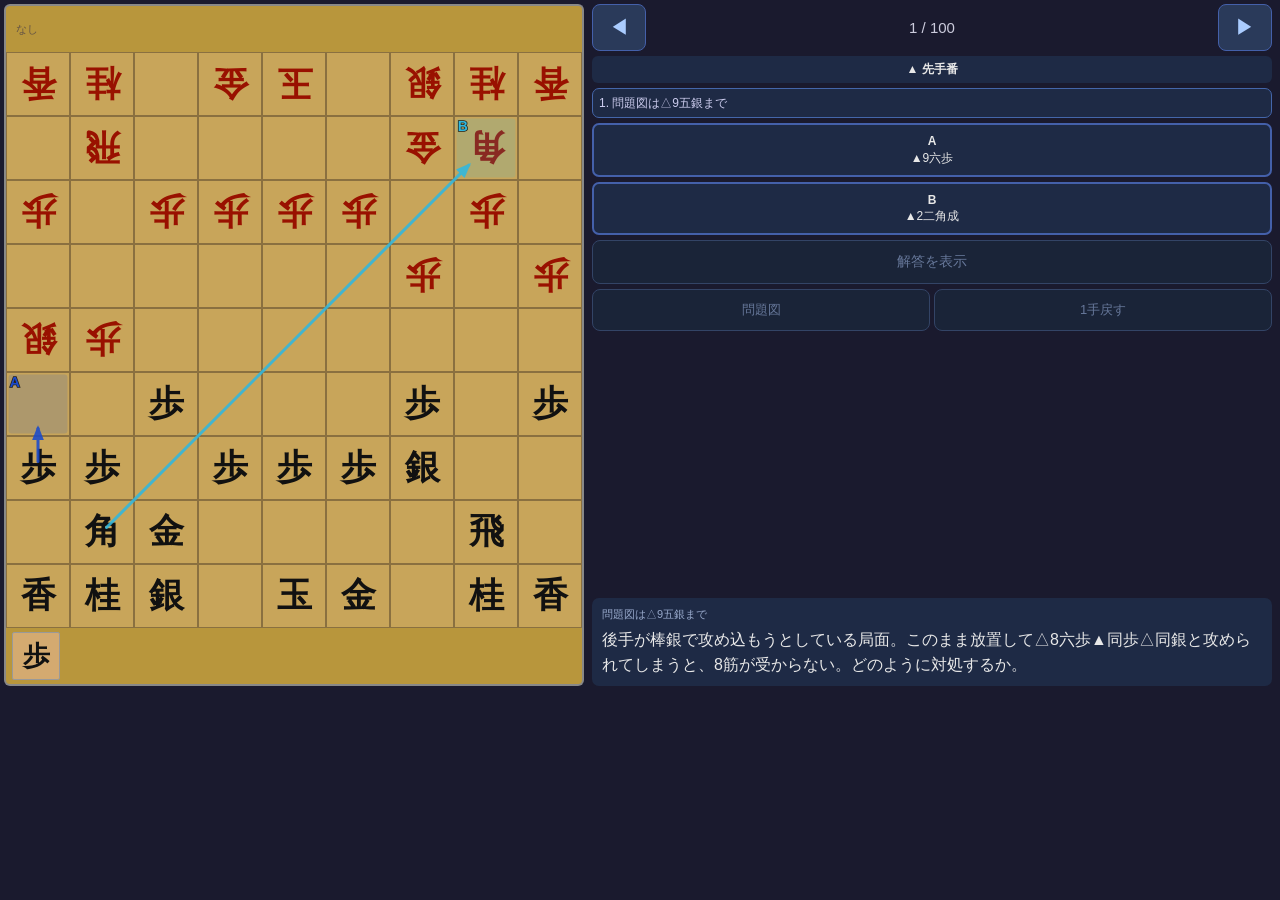
==== viewer_ipad.html @ 5b70129e "fix: コードレビュー8件修正 (DOM順/pendingMove/answered guard/resize/last-move/cascade/font)" ====
<!DOCTYPE html>
<html lang="ja">
<head>
<meta charset="UTF-8">
<meta name="viewport" content="width=device-width, initial-scale=1, user-scalable=no">
<title>将棋の本筋 v7</title>
<style>
*,*::before,*::after{box-sizing:border-box;margin:0;padding:0}
html,body{height:100%}
:root{
  --rw:130px;
  --sq:min(64px,calc((100vw - var(--rw) - 22px) / 9));
}
body{
  font-family:"Hiragino Kaku Gothic Pro","Hiragino Sans","Yu Gothic",sans-serif;
  background:#1a1a2e;color:#e8e8e8;
  display:flex;flex-direction:column;height:100%;overflow:hidden;
}

/* ── main grid ── */
#main{
  display:grid;
  grid-template-columns:calc(9 * var(--sq) + 4px) 1fr;
  grid-template-rows:auto auto;
  padding:4px;gap:4px;
}

/* ── right panel ── */
#right-panel{
  grid-column:2;grid-row:1;align-self:stretch;
  min-width:120px;
  display:flex;flex-direction:column;
  gap:5px;overflow:hidden;
  padding:0 4px;
}
#nav-row{
  display:flex;align-items:center;gap:4px;flex-shrink:0;
}
#progress{font-size:15px;color:#ccd;flex:1;text-align:center;white-space:nowrap;overflow:hidden}
.nav-btn{
  background:#2a3a5a;border:1px solid #4460aa;color:#aaccff;
  padding:9px 16px;border-radius:8px;font-size:20px;
  cursor:pointer;touch-action:manipulation;
  user-select:none;-webkit-user-select:none;flex-shrink:0;
}
.nav-btn:active{background:#3a4a7a}
.ctrl-btn{
  background:#1a2438;border:1px solid #334466;color:#667799;
  padding:9px 8px;border-radius:8px;font-size:14px;
  cursor:pointer;touch-action:manipulation;
  user-select:none;-webkit-user-select:none;flex-shrink:0;
}
.ctrl-btn:active{background:#253348}
#turn-ind{
  font-size:12px;font-weight:bold;
  padding:5px 6px;border-radius:6px;
  background:#1e2a45;text-align:center;flex-shrink:0;
}
#prob-select{
  width:100%;padding:7px 6px;border-radius:7px;
  background:#1e2a45;border:1px solid #4466aa;color:#cce;
  font-size:12px;cursor:pointer;flex-shrink:0;
  appearance:none;-webkit-appearance:none;
}
#choices{display:flex;flex-direction:column;gap:5px;flex-shrink:0;}
.choice-btn{
  width:100%;padding:8px 5px;border-radius:7px;
  border:2px solid #4460aa;background:#1e2a45;color:#e8e8e8;
  font-size:12px;cursor:pointer;text-align:center;
  touch-action:manipulation;user-select:none;-webkit-user-select:none;
  line-height:1.4;
}
.choice-btn:active{background:#2a3a60}
.choice-btn.correct{border-color:#44bb88;background:#1a3a2a;color:#88ffcc}
.choice-btn.wrong{border-color:#aa4444;background:#3a1a1a;color:#ffaaaa}
#reveal-btn{
  width:100%;padding:12px 4px;border-radius:8px;
  background:#1a2438;border:1px solid #334466;color:#667799;
  font-size:14px;cursor:pointer;touch-action:manipulation;flex-shrink:0;
}
#reveal-btn:active{background:#253348}
#answer-area{
  grid-column:1 / -1;grid-row:2;
  background:#1e2a45;border-top:2px solid #4466aa;
  padding:12px 16px;font-size:16px;line-height:1.8;
  overflow-y:auto;max-height:35vh;
  overflow-wrap:break-word;
}
.hidden{display:none!important}
#correct-label{font-size:15px;font-weight:bold;color:#66ccff;margin-bottom:5px}
#action-row{display:flex;gap:4px;flex-shrink:0;}
.action-btn{flex:1;font-size:13px;padding:11px 2px;}
.info-box{
  background:#1e2a45;border-radius:7px;
  padding:8px 10px;font-size:16px;line-height:1.6;
  flex-shrink:0;overflow-wrap:break-word;
  margin-top:auto;
}
#diagram-caption{font-size:11px;color:#99aacc;margin-bottom:3px}

/* ── board section ── */
#board-section{
  grid-column:1;grid-row:1;align-self:start;
  display:flex;flex-direction:column;align-items:flex-start;
}
.hand-row{
  width:calc(9 * var(--sq) + 4px);display:flex;flex-direction:row;flex-wrap:wrap;
  gap:3px;padding:4px 6px;
  background:#b8963c;border:2px solid #888;
  min-height:calc(var(--sq)*0.75);align-items:center;
}
.hand-row.top{border-bottom:none;border-radius:6px 6px 0 0}
.hand-row.bot{border-top:none;border-radius:0 0 6px 6px}
.hand-empty{font-size:11px;color:#654;padding:2px 4px}
.hand-piece{
  width:calc(var(--sq)*0.75);height:calc(var(--sq)*0.75);
  background:#d4aa70;border:1px solid #999;
  display:flex;align-items:center;justify-content:center;
  font-family:"Hiragino Mincho Pro","Yu Mincho","HG明朝E",serif;
  font-size:calc(var(--sq)*0.42);font-weight:bold;
  position:relative;cursor:pointer;
  touch-action:manipulation;user-select:none;-webkit-user-select:none;
  border-radius:2px;color:#111;
}
.hand-piece.gote{transform:rotate(180deg);color:#991100}
.hand-piece.selected{background:#ffe066!important;box-shadow:0 0 0 2px #ffa}
.count{
  position:absolute;bottom:1px;right:2px;
  font-size:calc(var(--sq)*0.25);font-family:sans-serif;
  color:#333;font-weight:normal;
}
#board-grid{
  display:grid;
  grid-template-columns:repeat(9,var(--sq));
  grid-template-rows:repeat(9,var(--sq));
  border-left:2px solid #888;border-right:2px solid #888;
  touch-action:manipulation;
}
.sq{
  width:var(--sq);height:var(--sq);
  border:1px solid #8a7040;
  display:flex;align-items:center;justify-content:center;
  background:#c8a55a;
  user-select:none;-webkit-user-select:none;
}
.sq.last-move{background:#e0c888}
.sq.selected{background:#ffe066}
.sq span{
  font-family:"Hiragino Mincho Pro","Yu Mincho","HG明朝E",serif;
  font-size:calc(var(--sq)*0.55);font-weight:bold;line-height:1;color:#111;
  pointer-events:none;
}
.sq span.gote{transform:rotate(180deg);color:#991100}
.sq span.promoted{color:#c82000}
.sq span.gote.promoted{color:#c82000}
#board-wrap{position:relative;display:inline-block}
#arrow-svg{position:absolute;top:0;left:2px;pointer-events:none;overflow:visible}

/* ── promote modal ── */
#promo-modal{
  display:none;position:fixed;inset:0;
  background:rgba(0,0,0,0.65);
  justify-content:center;align-items:center;z-index:200;
}
#promo-modal.active{display:flex}
#promo-dialog{
  background:#1e2a45;border:2px solid #4466aa;border-radius:14px;
  padding:28px 32px;display:flex;flex-direction:column;
  gap:14px;align-items:stretch;min-width:220px;
}
#promo-dialog h3{text-align:center;font-size:18px}
.promo-btn{
  padding:16px;border-radius:8px;border:none;
  font-size:16px;font-weight:bold;cursor:pointer;touch-action:manipulation;
}
#promo-yes{background:#44aa77;color:white}
#promo-yes:active{background:#33996a}
#promo-no{background:#666;color:white}
#promo-no:active{background:#555}
</style>
</head>
<body>

<div id="main">
  <div id="board-section">
    <div class="hand-row top" id="hand-gote"></div>
    <div id="board-wrap">
      <div id="board-grid"></div>
      <svg id="arrow-svg" width="0" height="0"></svg>
    </div>
    <div class="hand-row bot" id="hand-sente"></div>
  </div>
  <div id="right-panel">
    <div id="nav-row">
      <button class="nav-btn" id="prev-btn">◀</button>
      <span id="progress"></span>
      <button class="nav-btn" id="next-btn">▶</button>
    </div>
    <div id="turn-ind"></div>
    <select id="prob-select"></select>
    <div id="choices"></div>
    <button id="reveal-btn">解答を表示</button>
    <div id="action-row">
      <button class="ctrl-btn action-btn" id="prob-btn">問題図</button>
      <button class="ctrl-btn action-btn" id="undo-btn">1手戻す</button>
    </div>
    <div class="info-box">
      <div id="diagram-caption"></div>
      <div id="situation-text"></div>
    </div>
  </div>
  <div id="answer-area" class="hidden">
    <div id="correct-label"></div>
    <div id="answer-text"></div>
  </div>
</div>

<div id="promo-modal">
  <div id="promo-dialog">
    <h3>成りますか？</h3>
    <button class="promo-btn" id="promo-yes">成る</button>
    <button class="promo-btn" id="promo-no">成らない</button>
  </div>
</div>

<script>
"use strict";
const PROBLEMS = [{"id": "初級編-001", "no": 1, "chapter": "初級編", "sfen": "ln1gk1snl/1r4gb1/p1pppp1p1/6p1p/sp7/2P3P1P/PP1PPPS2/1BG4R1/LNS1KG1NL b P 1", "caption": "問題図は△9五銀まで", "situation": "後手が棒銀で攻め込もうとしている局面。このまま放置して△8六歩▲同歩△同銀と攻められてしまうと、8筋が受からない。どのように対処するか。", "choices": [{"label": "A", "move": "▲9六歩", "expl": "銀取りに歩を突き出す。銀を追い返すことができれば、ひと安心。"}, {"label": "B", "move": "▲2二角成", "expl": "先手は角頭が不安なので、攻撃目標になっている角を交換しておく。"}], "correct": "B", "body": "将棋というゲームは、数で相手にまさることが基本だ。いま、同銀が狙っているのは先手の角頭、8七の地点。ここを守る先手の駒は金1枚だが、飛車と銀の2枚で攻める後手の戦力が1枚多くなっている。そこで、ここでは8七を補強する手段を考えるのが本筋。\n\nA▲9六歩は攻め駒にプレッシャーをかける手だが、▲9六歩と突いた手は手抜きで△8六歩と突かれてしまう。図は△9五歩と△同銀で取られた局面（失敗図）。手は△8七銀と銀を攻める手にしないと、8六歩（失敗図）で攻められてしまう。\n\nB▲2二角成が本筋。8七の弱点を補強しながら角を持ち駒にすることで、△8七銀を打てなくすることができる。これで8七の守り駒は足りている。"}, {"id": "初級編-002", "no": 2, "chapter": "初級編", "sfen": "ln5nl/1r2ggkb1/4sp1p1/ps1pp1p1p/1pp6/P1PPPPP1P/1PBS1G1P1/L2R2SK1/1N3G1NL b - 1", "caption": "問題図は△7五歩まで", "situation": "居飛車対振り飛車の対抗形。四間飛車に対して後手が棒銀で△7五歩と仕掛けてきた局面。振り飛車党なら、ぜひ覚えておきたい必修手筋で応接したい。", "choices": [{"label": "A", "move": "▲7五同歩", "expl": "歩がぶつかった場合は、素直に取っておくのが自然な考えだ。"}, {"label": "B", "move": "▲7八飛", "expl": "歩を取ると銀が手順に進んでくるので、飛車を寄って7筋に備える。"}], "correct": "B", "body": "棒銀という戦法は、銀が前に進んで飛車の前の障害物をどかし、竜を作るのが目的の戦法だ。逆に言えば、銀を進めさせなければ、容易には突破することができない。そう考えると、A▲7五同歩△同銀でやや相手の主張を通してしまっている意味がある。▲7六歩に△8四歩と引いてくれるならいいが、相手の主張を通してしまっている意味がある。\n\nかまわず△8六歩と突かれると▲同歩△同銀（失敗図）で突破されてしまう。以下▲7六歩△同銀▲7八飛△7五歩と引いておく。この手順で歩が本筋の考え方だ。\n\nB▲7八飛が本筋。▲6七銀（正解図）と引いておく。後手は本来銀をとめたい場所に歩を打っており、攻めが遠ざかっている。"}, {"id": "初級編-003", "no": 3, "chapter": "初級編", "sfen": "ln3kbnl/1r1s2g2/p1pp1gspp/4ppp2/1p5P1/2P1P2SP/PPSP1PP2/1BG4R1/LN1K1G1NL b - 1", "caption": "問題図は△4三金右まで", "situation": "相矢倉の序盤戦。先手は棒銀に出たところで、後手は金矢倉に組み、がっちり受け止める展開。どのように指しても一局の範囲だが、先手の方針を考えてほしい。", "choices": [{"label": "A", "move": "▲1五銀", "expl": "銀を出ていったからには前進していく。初志貫徹の姿勢。"}, {"label": "B", "move": "▲5八飛", "expl": "2筋は後手が固めているので、棒銀はうまくいかないとみて方向転換。"}], "correct": "A", "body": "将棋の考え方は、その前に指した手が生きるような手順を選ぶのがよいとされている。A▲1五銀（正解図）と出て、▲2四歩からの銀交換を狙っていく。▲4二角と受けられても▲7九角と引いて、やはり▲2三銀と銀を狙う。以下は▲2二角△2三銀▲同金△2四歩で進行の一例だ。\n\nB▲5八飛は棒銀をあきらめて中央から動く狙い。しかし、△6四歩▲6六銀△5四歩▲6六銀△5五歩（失敗図）で受けられているので、5筋の銀が取られてしまう。先手の局面はあまり失敗図で受けられているので、先手の作戦としたのだから、2六銀を生かす手順を考えたい。"}, {"id": "初級編-004", "no": 4, "chapter": "初級編", "sfen": "ln3g1nl/3rg1sk1/p1p1ppbp1/1ps3p1p/3p5/2PP1P2P/PPBSP1PP1/L2RG1SK1/1N3G1NL b - 1", "caption": "問題図は△6五歩まで", "situation": "四間飛車対右四間飛車の戦い。後手は通常、5四銀と腰掛ける形で仕掛けることが多い。7四銀型はよい形とはいえないので、どのような考え方で対処するか。", "choices": [{"label": "A", "move": "▲6五同歩", "expl": "右四間飛車の仕掛けに対し、突かれた歩は素直に取っておく。"}, {"label": "B", "move": "▲5六歩", "expl": "歩は取らずに放置しておく。△6六歩と取り込まれても▲同銀で問題なし。"}], "correct": "B", "body": "後手の7四の銀は悪い形で、銀がいなければ、△7四歩△7三桂と活用できるが、現状は8五歩△7三桂が使えない。A▲6五同歩△6六歩、5四銀（失敗図）と進んだら、形勢互角ながら、悪形の7四銀を手順に繰り替えされてしまうのがしゃくだ。\n\n先手の7四の銀が働かないように考えたいので、B▲5六歩と待機しておく。以下△6六歩△同銀▲6七銀△6五歩△7七角成▲同桂（正解図）の進行は、相手の手に乗りながら軽く指して振り飛車満足の分かれ。まだこれからの将棋だが、後手は7四の銀がお荷物で、この後の指し方が難しい。"}, {"id": "初級編-005", "no": 5, "chapter": "初級編", "sfen": "ln3g1nl/1r1sgskb1/p1pp1p1pp/1p2p1p2/9/1PPP5/P1B1PPPPP/1RS3K2/LN1G1GSNL b - 1", "caption": "問題図は△4二銀まで", "situation": "居飛車対向かい飛車の序盤戦で、8筋の歩を突き合っているところが珍しい。まだ出だしなので、どう指しても互角の範囲だが、7八の銀をどう使っていくかを問う。", "choices": [{"label": "A", "move": "▲8七銀", "expl": "次に▲9六銀と出て、▲8五歩△同歩▲同銀と攻めていく。"}, {"label": "B", "move": "▲6七銀", "expl": "自然な活用。駒は中央に、または自玉の近くに進めるのが基本的な考え方だ。"}], "correct": "B", "body": "将棋と狙いを持つことが大切だ。ただし、勝手読みは禁物。独善に陥ることがないようしないといけない。A▲8七銀は、▲9六銀の▲8五歩△同銀と進めば▲8六歩で、当然そうはならない。同銀と進めば▲8四歩を突かれて▲9六銀に△7三桂（失敗図）で受けられてしまう。\n\nこうなると銀が立ち往生で、銀が泣いてしまう。先手の作戦失敗は明らかだ。B▲6七銀は自然な指し手で、以下▲7四歩△6四歩、▲3八銀（正解図）と進む一例。これからの将棋、局面をリードしようとする意欲もあるが、▲3八銀は▲9六銀の筋が成立することは少なくそうだ。"}, {"id": "初級編-006", "no": 6, "chapter": "初級編", "sfen": "lnsgk2nl/4r1gb1/pppp1pppp/9/7P1/2PPpP3/PP1Gs1P1P/1B1S3R1/LN1GK2NL b SP 1", "caption": "問題図は△5七銀まで", "situation": "中飛車が速攻を仕掛けて動いてきた局面。銀を交換して銀を打ち込まれたところで、先手はしっかりと受ける必要がある。落ち着いて対処してほしい。", "choices": [{"label": "A", "move": "▲4七銀", "expl": "▲5七同銀は△同歩成でまずい。がっちりと銀を打って中央を補強する。"}, {"label": "B", "move": "▲5八歩", "expl": "歩で受けておく。こうすれば5七の地点に、と金を作られることはない。"}], "correct": "A", "body": "強引な攻めは、しっかりと受けることができれば無理攻めとなる。対応を誤ると、ひどいことになってしまうので注意が必要だ。\n\n△5七銀と打ち込まれたところで、慌てて△同銀と取るのは△同歩成となり、一番まずい。ここはA▲4七銀（正解図）と受けておくのが手堅い指し方だ。以下△6八歩成▲同玉△8五歩▲7八玉、で受け切る。次に▲5八歩と打つことができれば安心。\n\nB▲5八歩もしっかりした受けだが、△4六銀成と逃げられる。以下▲4八飛で銀取りが受かるが、▲4八飛△5五銀（失敗図）と進むと、一歩損で先手不満だ。"}, {"id": "初級編-007", "no": 7, "chapter": "初級編", "sfen": "ln3g1nl/1r3skb1/1gpspp1p1/p2p2p1p/1pP6/P1RP1P2P/1P1SP1PP1/1B2G1SK1/LN3G1NL b - 1", "caption": "問題図は△8三金まで", "situation": "先手の三間飛車石田流に対し、後手は△8三金と上がって、棒金で押さえ込む作戦を採ってきた。これに対する、今後の振り飛車の方針を考えてほしい。", "choices": [{"label": "A", "move": "▲7七桂", "expl": "▲7七桂と跳ね、次に▲9七角と上がるのが石田流の理想形だ。"}, {"label": "B", "move": "▲7七角", "expl": "後手は△8四金から先手の飛車を狙ってくるので、▲6五歩から角交換で反発する。"}], "correct": "B", "body": "棒金戦法の目的は、石田流の飛車角を押さえ込むことだ。従って、振り飛車は封じ込まれないように、さばきで対抗したい。\n\nA▲7七桂、▲9七角は好形だが、この場合は正直すぎる。△7四歩▲6四歩△7四角△8四金△7五歩△同歩（失敗図）と進むと逆効果だ。今の手順は石田流にとって最悪の変化。指した手がマイナスになっており、このような進行は避けたい。\n\nB▲7七角として△7四歩には▲6五歩（正解図）と反発して互いの形勢、振り飛車美濃囲いの堅さを生かして大さばきを狙い、居飛車囲いは暴れられないようにじっくり指す方針だ。"}, {"id": "初級編-008", "no": 8, "chapter": "初級編", "sfen": "ln5nl/2r1ggk2/3psp1p1/ps2p1p1p/1p7/P1SbPP2P/1P4PP1/L1RBG1SK1/1N3G1NL b P2p 1", "caption": "問題図は△6六角まで", "situation": "居飛車対振り飛車の対抗形から、後手が棒銀で仕掛けた展開。先手は△6六角と歩をタダで取られて一歩を損した。振り飛車らしく切り返してほしい。", "choices": [{"label": "A", "move": "▲6七銀", "expl": "銀を引いて角に当てながら、飛車交換を迫って大さばきに出る。"}, {"label": "B", "move": "▲7七歩", "expl": "△9九角成や、△7七歩▲同角△7六飛などの狙いを防いで手堅く守っておく。"}], "correct": "A", "body": "振り飛車対棒銀など急戦の場合は、居飛車の舟囲いに対して美濃銀がさん多くあるので堅い。従って、飛車交換などの大さばきはおおむね、振り飛車が望める。\n\n以上の理由で、A▲6七銀（正解図）が絶好の一手。角取りなので、居飛車は飛車交換を避けることができない。\n\nB▲7七歩は消極的、有効な飛車のさばきも遠ざかる。手は△7五銀▲同銀△2二角（失敗図）と引かれて、次に△2二角を狙われて先手苦戦、自分の飛車の真上に歩を打つ手は、ほとんど悪手だ。"}, {"id": "初級編-009", "no": 9, "chapter": "初級編", "sfen": "ln1g3nl/1ks4r1/1p1gs1b2/p1pppppBp/9/P1PPP1P1P/1P1G1PS2/1KS4R1/LN1G3NL b Pp 1", "caption": "問題図は△2二飛まで", "situation": "先手が▲2四歩△同歩▲同角と動いたときに、後手が△2二飛と回って受けるのは振り飛車の常用手段。ここで強く攻めるか、穏やかな流れにするか。", "choices": [{"label": "A", "move": "▲3三角成", "expl": "チャンスと見て踏み込む。一気に終盤戦にしてしまう強攻策。"}, {"label": "B", "move": "▲2五歩", "expl": "戦いを先送りにして、新たな展開を目指していく。"}], "correct": "B", "body": "一気に終盤戦に持ち込む変化は、先手に権利がある。自信があれば踏み込めばよいし、苦しいと判断すれば見送ってこむ。\n\nA▲3三角成△2八飛成、以下△同飛△3三桂、▲2八飛（失敗図）と進めば、先手は飛車を先着できるが、2八銀は遊び駒なのに対し、5三銀は守りについている。難しいところはあるものの、居飛車を持ちたくない局面だ。\n\n従って、B▲2五歩を選びたいところになる。以下△4五角▲7九桂▲4八角▲6六角▲4七桂△3三桂、▲4六歩（正解図）の一例で、これからの将棋だ。先手は▲3七の銀を中央に活用する展開が望ましい。"}, {"id": "初級編-010", "no": 10, "chapter": "初級編", "sfen": "ln1g3nl/1ks4r1/1p1g1sbp1/p1ppp1p1p/5p1P1/PPPPP1P1P/1SBG1PS2/1KG4R1/LN5NL b - 1", "caption": "問題図は△4五歩まで", "situation": "居飛車対振り飛車の対抗形から先手は銀冠、後手は高美濃に囲いを発展させた展開。持久戦模様の中盤戦から、そろそろ駒がぶつかりそうだが、先手はどのように動いていくか。", "choices": [{"label": "A", "move": "▲2六銀", "expl": "棒銀戦法で、▲3五歩△同歩に▲同銀や、▲3八飛で動いていく。"}, {"label": "B", "move": "▲4六歩", "expl": "△4六同歩に▲同銀として、中央に手段を求めていく展開。"}], "correct": "B", "body": "将棋の考え方の一つに、駒を中央に進めていくという考え方がある。指し手に迷うときは、自玉や敵玉に駒を近づけるのが有力だ。\n\nA▲2六銀は棒銀で仕掛ける狙いだが、△5五歩▲2六銀△5四同角、▲3七銀△4四銀と進むと振り飛車十分。先手は何をやっているのか分からない。\n\nB▲4六歩と突き、△同歩▲同銀と一目の将棋。先手はすでに銀冠に組み、持久戦で戦うつもりが、急戦になると目的の急戦になる。中央に使える展開で、▲3七桂（正解図）で一例の将棋になる。3七桂は▲2六飛はバランスを崩した構想といえる。"}, {"id": "初級編-011", "no": 11, "chapter": "初級編", "sfen": "ln1gk1snl/6gb1/p2ppp1pp/1rp6/2s3p2/5S3/PPPPPP2P/1BGS3R1/LN2KG1NL b P2p 1", "caption": "問題図は△7五銀まで", "situation": "相掛かり戦の出だしから、後手は素早く銀を繰り出し、8筋からの攻めを狙ってきた。角頭を受ける手はなさそうだが、ピンチを切り抜ける手段は？", "choices": [{"label": "A", "move": "▲3五銀", "expl": "先手は角頭を受ける適当な手がないので、攻め合いを目指す。"}, {"label": "B", "move": "▲7六歩", "expl": "角交換を狙う。攻撃目標になっている角をさばく。"}], "correct": "B", "body": "△8六歩△同銀からの攻めを受ける手段は、部分的にはない。しかし、後手陣には重大な欠陥がある。\n\nA▲3五銀と出て、同じように角頭を攻めていくのは、△8六歩▲同銀△同銀（失敗図）と攻められて後手のほうが速い、この攻め合いは分が悪そうだ。\n\n相手の攻めを呼び込むようだが、B▲7六歩が相手の弱点を突く好手。△2二角成△同銀▲9五角（成功図）が準王手飛車となる。▲7六歩の意味する△6五歩を取れることができないため、後手は銀を繰り出す前に△9四歩や△4一玉など、角打ちの筋を防いでおく必要があった。"}, {"id": "初級編-012", "no": 12, "chapter": "初級編", "sfen": "ln1g1k1nl/1r3sgb1/p2p1p1pp/3sp1p2/1pp6/2PPP1P2/PPS2P2P/2GBGS1R1/LN1K3NL b P 1", "caption": "問題図は△7五歩まで", "situation": "相居飛車の戦いで、先手が矢倉模様に進めると、後手は早繰り銀から急戦で仕掛けてきた。うまく対処しないとつぶされてしまうので、しっかりと受け止めたい。", "choices": [{"label": "A", "move": "▲6七金右", "expl": "金矢倉に組み上げ、上部に手厚い構えを作って攻めを食い止める。"}, {"label": "B", "move": "▲7五同歩", "expl": "歩がぶつかって放置するのは取り込まれてしまう。取る手から考えることが基本だ。"}], "correct": "B", "body": "後手の仕掛けが速く、先手は立ち遅れ気味。▲7五同歩△同銀返せればよいが、この場合は▲6八歩△同銀（失敗図）で先手不利。\n\nA▲6七金右と備えるが、▲7五歩△失敗図と△6四歩△6五歩、▲同歩△9七同同銀で先手不利、△7六歩△6五銀と引くようでやはり苦しい。\n\nB▲7五同歩を取ってみたい。△同歩▲同銀▲4六角（正解図）が期待の反撃。△6四歩を取り、▲6七金右と上がっておき、一局。ただし、先手は問題図の前で▲6七金右と上がっており、△7五歩△同歩▲同銀▲6四歩から金を取りたかった。"}, {"id": "初級編-013", "no": 13, "chapter": "初級編", "sfen": "ln2b1gnk/1r5sl/3spg1p1/p1pp1pp1p/1p2P4/P1P1SPP1P/1PBP3P1/4R2SL/LN3GGNK b - 1", "caption": "問題図は△5一角まで", "situation": "先手が5筋位取り中飛車から穴熊に囲うと、後手も追随して相穴熊となった。問題図は3三の角を引いた局面。中央が薄くなったので、そこに目を向けたい。", "choices": [{"label": "A", "move": "▲4五歩", "expl": "後手が角を引いたところなので、4筋が狙い目だ。"}, {"label": "B", "move": "▲5四歩", "expl": "開戦は歩の突き捨てから。先手は角筋を通して攻めを狙う。"}], "correct": "A", "body": "中盤は駒をぶつけて戦いが始まる。同じ駒を交換でも、価値の高い駒と低い駒を見極める目を養いたい。\n\nA▲4五歩は自然で、△同歩▲同銀（成功図）と進めば先手が指せる、これは△3三角と戻るようでは後手失敗。\n\nB▲5四歩は方向が違う。5筋の歩を突き捨てるのは、よほどの利点があるときに限る。△同歩△同銀（失敗図）の変化のように、5六歩と4三金の交換するのは気が進まない。成功図のように、5六歩と4三銀の交換は先手の得分だが、6二の金と4三金の交換するのは気が進まない。"}, {"id": "初級編-014", "no": 14, "chapter": "初級編", "sfen": "1n3k1nl/1r2gsgb1/3p1p1pp/1sp3p2/lp5P1/2PP1PP2/1PSG1S2P/1BG4R1/LN1K3NL b 2P2p 1", "caption": "問題図は△9五同香まで", "situation": "相居飛車の矢倉模様から、後手が棒銀で先攻してきたところ。このような局面、△9五同香では△同銀が定跡だ。この手をとがめる手段を考えてもらおう。", "choices": [{"label": "A", "move": "▲9五同香", "expl": "素直に取っておく。香と香の交換なので、互角だろう。"}, {"label": "B", "move": "▲9六歩", "expl": "平凡な▲9五同香は相手の言い分を通すことになるので、歩を打って相手の出足を止める。"}], "correct": "B", "body": "棒銀は飛車先の歩や、銀を交換することが狙いとなる。守備側は五段目に銀を出させないようにしたい。\n\nA▲9五同香は相手の思惑通り。△同銀（失敗図）で、次に△8二飛△9六歩、素直に香交換に応じるのは、先手不満だ。\n\nここはB▲9六歩と受けたい。5筋で1歩を持っていることもあり、△同香に▲9五歩と打てる。今の手順中、▲9七同香成▲同桂、または香を取り返えるしまうので注意が必要。"}, {"id": "初級編-015", "no": 15, "chapter": "初級編", "sfen": "l6nl/1kg4r1/1sngp1bp1/pppp1pp1p/5s1P1/PPPPP1P1P/1SNGSP3/1KGB2R2/L6NL b - 1", "caption": "問題図は△2二飛まで", "situation": "△2二飛と回った手は、次に△2四歩▲同歩△同飛を狙っている。今の手順のように、飛車をさばかれては先手がまずい。その手を防ぐか、それとも他に手段を求めるか。", "choices": [{"label": "A", "move": "▲4六歩", "expl": "4五の銀が目障りなので、取りあえず銀を追い返しておく。"}, {"label": "B", "move": "▲5五歩", "expl": "2筋を突破されるのも怖いが、銀挟みで駒得を狙う。"}], "correct": "B", "body": "有利、不利を判断する力が大局観で、これが間違っていると正しい手は指せない。相手の主張と自分の主張、どちらがまさっているか、しっかり見極めたい。\n\nA▲4六歩は△5四銀と引く一手。そこで▲2八飛、あるいは▲3五歩△同歩△4三銀（変化図）と進み、これからの将棋となる。\n\nよさを求めるならB▲5五歩で、後手は△2筋の歩、以下△2六歩△同銀△2七歩△2八飛△2七歩成▲4八飛△3八銀▲4三歩成（正解図）が一直線の手順だ。銀桂交換の駒得だし、先手のと金のほうが後手玉に近いので居飛車が指せる。"}, {"id": "初級編-016", "no": 16, "chapter": "初級編", "sfen": "lr5nl/4ggkb1/3s3p1/p1p1spp1p/1p2+B4/P1P1PPPPP/1PRS1GN2/6SK1/L4G2L b NPn2p 1", "caption": "問題図は△5四銀引まで", "situation": "先手は馬が手厚いし、高美濃囲いが堅いので振り飛車十分の形勢。馬取りになっているが、決めに出るか。それとも、じっくり指すかの判断を問う。", "choices": [{"label": "A", "move": "▲6四歩", "expl": "馬を取られることになるが、二枚替えで駒得を狙う攻め。"}, {"label": "B", "move": "▲6六馬", "expl": "「馬は自陣に引け」の格言通り。局面が長引けば馬と生角の差が出る。"}], "correct": "A", "body": "形勢が少しよいときの指し方は難しい。一気に差を広げようとして、ボイントを重ねていくのも辛抱が必要。勝つまでは大変なのだ。\n\nA▲6四歩は△5五馬一手。以下▲6三歩成△同金▲5五歩（正解図）で銀二枚と角の交換で先手駒得となる。次に▲7二銀があるので形勢有利。\n\nB▲6六馬は自重した手だが、△5三金寄のような手なら、七馬の意味からも振り飛車優勢。七飛の味なら△6五銀▲5六歩、後手も△6六歩△同飛△4五歩などの味があり、楽しみを与えてしまう。"}, {"id": "初級編-017", "no": 17, "chapter": "初級編", "sfen": "ln1gk2nl/1r4g2/p1pspp1pp/3p2R2/9/2P6/PP1PPPP1P/1SG1K1G2/LN5NL b BS2Pbsp 1", "caption": "問題図は△6三銀まで", "situation": "先手の棒銀がうまくいって、銀交換に成功した。▲3四飛と横歩を取ったときに、後手は飛車の横利きを生かして△6三銀と上がって金取りを受けたが、何か手段がありそうだ。", "choices": [{"label": "A", "move": "▲8三銀", "expl": "後手の飛車を移動させれば、▲3二飛成が生じる。"}, {"label": "B", "move": "▲1八角", "expl": "6三の銀を狙った遠見の角打ち。この地点の自陣角は好手が多い。"}], "correct": "A", "body": "問題図からゆっくり指すなら、▲3六飛と2六飛と戻しておく、1歩なので先手満足な分かれ。しかし、不安定な後手陣に目を向け、動いていきたい局面だ。\n\nA▲8三銀（正解図）は△同飛なら▲3二飛成があるので取れない。△6二飛も▲8二角成が指せる。\n\nB▲1八角は一見、好手風。8二銀に対して△3二歩も考えられるが、8二銀の歩成の銀を△3四角で、やはり先手よし。しかし、△5四歩（失敗図）とされると角の働きがいまーつで継続手段が難しい。"}, {"id": "初級編-018", "no": 18, "chapter": "初級編", "sfen": "ln5nl/1skgg4/Pppppsb2/7rp/p2S1p3/1R1B4P/2NPPPPP1/4G1S2/L4GKNL b P3p 1", "caption": "問題図は△4五歩まで", "situation": "相振り飛車から先手が先攻して満足な中盤戦。後手も△4五歩と突き、飛車の横利きを通しながら角交換を挑んで反撃してきた。ここは休まず攻めを継続したい。", "choices": [{"label": "A", "move": "▲7四歩", "expl": "飛車の横利きを止めつつ、後手の玉頭に嫌味を付ける。"}, {"label": "B", "move": "▲8五桂", "expl": "桂を跳ねて、▲9二歩成〜▲9三歩などの攻めを狙う。"}], "correct": "A", "body": "一方的に攻めることができる状況は望ましいが、相手の反撃に気をつけないといけない。逆に、攻めの駒を貴められる展開になると焦るようになる。\n\n△9四歩で駄目。先手は▲9五を走りたいが、A▲7四歩は力をためすた手で、△9五香（正解図）がある。これからの中盤戦だが、先手は主導権を握って満足な分かれ。\n\nしかし、B▲8五桂も指したい手だ。△同歩なら▲7七角、△同歩、△6六角成、▲同飛で（失敗図）と打たれる手が嫌味だ。8七飛も嫌味、△7七飛があり、馬を作られたあと△9九成、いずれも馬を作られて先手が忙しい局面となる。"}, {"id": "初級編-019", "no": 19, "chapter": "初級編", "sfen": "l4g1nl/6k2/2nSs1bp1/pr1s1pp1p/1pp6/P3p1P1P/1P1P1P1P1/7SL/LN1GR1GNK b GPb2p 1", "caption": "問題図は△7五歩まで", "situation": "先手は中飛車から穴熊に囲い、後手が急戦を仕掛けた展開。角金交換の駒損ながら、玉の堅さでまさるため振り飛車ペース。手番を生かし、攻めを続けていきたい。", "choices": [{"label": "A", "move": "▲5六飛", "expl": "飛車を止められているので、遊び駒を活用する自然な一着。"}, {"label": "B", "move": "▲5四歩", "expl": "6三の銀が攻めの種駒。この駒を生かして攻めを繰り出す。"}], "correct": "B", "body": "先手の穴熊は堅陣なので攻撃に専念できる。攻めが切れないように、丁寧な手段を繰り出していきたい。\n\nA▲5六飛は飛車を使って本筋のようだが、△4五角（変化図）が両取りになる。▲5三飛成△同銀▲同二角成は無理筋だ。本来、飛車の取り合いは望むところだが、8四の金が遊び駒なので先手不利。\n\nB▲5四歩が俗手ながら確実な手段。▲4二銀引が厳しい。▲5四同金なら6四歩△4三飛△6四歩と確実な手順。▲7三歩△6四金で先手で7三歩成▲4二飛成と進む。先手成銀で先手よし、▲5四歩で攻めが急所となる。"}, {"id": "初級編-020", "no": 20, "chapter": "初級編", "sfen": "ln1g2gnl/1r3sk2/3p1p1p1/p2sp1p1p/1p1P5/P1p2PP1P/1PS1P2P1/3RG1SK1/LN3G1NL b Bbp 1", "caption": "問題図は△7六歩まで", "situation": "居飛車がエルモ囲いから急戦を仕掛けてきた。角交換となり、お互い銀取りになっている局面。歩を払うか、銀を取るか迷うところ。振り飛車らしくさばいてほしい。", "choices": [{"label": "A", "move": "▲7六同銀", "expl": "歩を払っておけば銀取りの先手。後手は銀を逃げることになるので手番が回ってくる。"}, {"label": "B", "move": "▲6四歩", "expl": "銀の取り合いは互角。その後、飛車の活用が見込めそう。"}], "correct": "B", "body": "居飛車の仕掛けはやや単調だった。問題図は振り飛車がさばきそうな雰囲気が漂っている。\n\nA▲7六同銀△5五銀（変化図）とかわされて、次に△8六歩△同歩、あるいは△7七、あるいは△3六歩と強く戦っても、振り飛車まずまずだ。\n\nB▲6四歩で振り飛車が十分だ。以下▲7歩成△同飛△6四歩△6四同飛（正解図）とさばいて先手優勢。先手の飛車は軽い形で成り込めそうなのに対し、後手の飛車先は重い。駒の損得はないものの、玉の堅さや駒の働きでまさる振り飛車が指せる。"}, {"id": "初級編-021", "no": 21, "chapter": "初級編", "sfen": "ln1g4l/1ks6/1ppg1pn2/P2psbprp/pS2p4/1R1P4P/2B1PPPP1/4GGKS1/LN5NL b P2p 1", "caption": "問題図は△3三桂まで", "situation": "相振り飛車の中盤戦。先に攻勢を取った先手は、9筋に歩を垂らして嫌味をつけている。端のアヤを生かし、ここからも攻めを続けていきたい。", "choices": [{"label": "A", "move": "▲9五香", "expl": "香を走り、△9二歩と受けさせて端を詰めておく。"}, {"label": "B", "move": "▲9三歩成", "expl": "歩を成り捨てて後手陣を乱し、その対応によって攻めを変える指し方。"}], "correct": "B", "body": "端攻めは、どのような戦型でも頻繁に出てくる攻略法。美濃囲いの端攻めて、玉に直接攻めかかれるので特に有効だ。\n\nA▲9五香は自然な指し手で、後手は9筋を詰めて十分に思えるが、この後の指し方が意外と難しい。\n\nここはB▲9三歩成と受けることになる。軽手で、先手の攻めが続く。△同香は▲9四歩で香得となる。△8四同金▲9五歩△8二玉▲9四歩で香得。また△9三同桂は▲7六銀と引いて先手有利となる。次に▲9四歩を見てやはり先手が指せる。"}, {"id": "初級編-022", "no": 22, "chapter": "初級編", "sfen": "lnrg2gnl/5skb1/1B1p1p1p1/ps2p1p1p/1p1P5/P1S2P2P/LPR1P1PP1/4G1SK1/1N3G1NL b Pp 1", "caption": "問題図は△7一飛まで", "situation": "居飛車がエルモ囲いから、棒銀で急戦を仕掛け、振り飛車も反撃して中盤戦を迎えている。8三の角を生かした、振り飛車らしい軽いさばきで対応してほしい。", "choices": [{"label": "A", "move": "▲6四歩", "expl": "歩を突き捨てておく。8三角の可動域を広げる狙い。"}, {"label": "B", "move": "▲7二歩", "expl": "△7七角成〜△7六飛の筋があるので、後手の飛車先を止める。"}], "correct": "A", "body": "振り飛車は居飛車の仕掛けに対し、身構えながら反撃するのが、飛車角の活用法を常に考えていた。\n\n振り飛車党ならA▲6四歩（正解図）で、取りあえず突き捨てておきたい。△同歩と取らせることにより▲5六角成と自陣に成り返る手もついている。この局面はもう▲5六角成がある。\n\nB▲7二歩はタイミングで、4角成△7三金（失敗図）で、馬を補捉されて先手がまずい。このようなとき、6筋の歩を突き捨てていればもう▲5六角成がある。"}, {"id": "初級編-023", "no": 23, "chapter": "初級編", "sfen": "lr5nl/3gpgk2/p1n2p1p1/2psP1p1p/9/2P2P2P/PPN3PP1/2G3SK1/L3RG1NL b BSPbs2p 1", "caption": "問題図は△6四同銀まで", "situation": "ゴキゲン中飛車が成功して先手が指しやすい展開。陣形の差も歴然としているし、5筋を押さえているのもポイントだ。ここで緩まず、リードを広げる攻めを繰り出したい。", "choices": [{"label": "A", "move": "▲3六角", "expl": "遠見の自陣角。後手の飛車に狙いを定めつつ、敵陣をにらむ。"}, {"label": "B", "move": "▲6三銀", "expl": "飛車と金の弱点となる銀打ち。露骨ながら、後手陣の欠陥を突く攻め筋。"}], "correct": "B", "body": "駒の損得こそないものの、中飛車有利に運んでいる。後手に立ち直りを許さず、攻めを続けていきたい。\n\nA▲3六角は、見、好手風で痛得が大きい。しかし、△6三歩（失敗図）と狙いを防がれると一矢を報い大変な将棋となる。\n\nB▲6三銀と打ち込むのが厳しい一手だ。角換わり腰掛け銀の手筋。この手筋はよく出てくるので覚えておきたい。△6三同金▲6二飛成、▲4二角▲6四金、では先手が指せる、後手は銀取りを防ぐ有効な手段がないことを確かめてほしい。"}, {"id": "初級編-024", "no": 24, "chapter": "初級編", "sfen": "ln1g3nl/1ks1gr3/1p2p1bpp/p1p1s1p2/3p1p1P1/PPPPP4/1KS2PP1P/2S1G2R1/LNBG3NL b - 1", "caption": "問題図は△6五歩まで", "situation": "天守閣美濃と四間飛車の中盤戦。駒組みがほぼ完了して、後手が△6五歩と積極的に動いてきた局面だ。まだこれからのようだが、先手の対応を問う。", "choices": [{"label": "A", "move": "▲2四歩", "expl": "後手の動いてきた手に対し、先手も機敏に反撃していく。"}, {"label": "B", "move": "▲6七金", "expl": "ひとまず6筋を受ける。四枚美濃が完成して満足な展開。"}], "correct": "A", "body": "振り飛車の美濃囲いは堅陣だが、玉のコビンが開いているところに着目したい。\n\nA▲2四歩は角頭を突く好手。以下△同歩△同角、▲2二飛△2三歩（正解図）と進む。△同飛なら△2三角成△同桂、また△2三歩なら△4二飛成も先手好調。\n\nB▲6七金は上部に固めるが、▲4六銀△6五歩△7九銀引△7三桂（変化図）が進行の一例で、これは一局の将棋だ。"}, {"id": "初級編-025", "no": 25, "chapter": "初級編", "sfen": "l6nl/2r3gk1/3p1gspp/1p1b1p3/Pn2P1PP1/2PP1PS2/1P1G4P/2GB3R1/LN1K3NL b S3Psp 1", "caption": "問題図は△6四角まで", "situation": "相矢倉の中盤戦。7筋で銀交換が行われ、一段落したところ。後手の矢倉囲いは3筋にキズを抱えている。弱点を突いた攻め筋を考えてほしい。", "choices": [{"label": "A", "move": "▲3四銀", "expl": "銀を打ち込んで金銀を剥がす攻め。露骨ながら、確実に守備の駒と交換できる。"}, {"label": "B", "move": "▲3四歩", "expl": "拠点を放棄するようだが、歩を突き出す軽い攻め。"}], "correct": "B", "body": "将棋には軽い攻めと重厚な攻めがあり、局面に応じて使い分けたい。攻めが軽すぎると切れてしまうし、重たい攻めになってしまうと渋滞して使い分け、重たい攻めになってしまうと印象。\n\nA▲3四銀（変化図）は有力だが、やや重い。後手は△同銀▲同金と清算する手もあるし、放置することも考えられる。\n\nB▲3四歩（正解図）と突き出すのが軽い手だ。歩の突き出しに後手は放置できず、歩△同銀でも8三五歩で銀（金）が捕獲される。なら△3四歩△4一金、いずれで取っても先手で銀（金）が捕獲される。2五歩、△2四歩の気配で、攻めを続けることができる。"}, {"id": "初級編-026", "no": 26, "chapter": "初級編", "sfen": "l6nl/1r4gk1/4bg1p1/p1psppp1p/1p1n5/P1PSP3P/1P1G1PN2/1KG4R1/LNB5L b S2Ps2p 1", "caption": "問題図は△6四銀まで", "situation": "相矢倉の中盤戦。先手が先攻して銀交換に成功したため、後手玉が薄くなっている。後手の反撃も警戒して次の攻めを繰り出したいが、どこに目を向けるか。", "choices": [{"label": "A", "move": "▲1五歩", "expl": "後手陣は銀がいないので端が弱い。△1五同歩に▲1三歩の要領だ。"}, {"label": "B", "move": "▲2四歩", "expl": "後手の矢倉は2筋が弱点。▲2四歩と玉頭から攻めていく。"}], "correct": "B", "body": "囲いの急所は局面によって異なる。それを的確に見極められるような、正しい大局観を養いたい。\n\nA▲1五歩は急所を突いた攻撃で、△同歩に▲1三歩で攻めが続く影もが、ただし、そこで後手も△8六歩△同歩△8五歩△同歩△8六歩（失敗図）と継ぎ歩で反撃してくる。\n\nここはB▲2四歩が正しい攻め方だ。以下△2四同歩、▲5一角成（正解図）で先手よし、今度は継ぎ歩で攻められても、玉から脱出できる、4一銀が遅い寄せとなる。"}, {"id": "初級編-027", "no": 27, "chapter": "初級編", "sfen": "ln5nl/2r1ggkb1/p3sp1p1/3pp1p1p/2s6/1P1PPP2P/P2SB1PP1/LpR1G1SK1/1N3G1NL b 2P 1", "caption": "問題図は△8八歩まで", "situation": "居飛車対振り飛車の対抗形。後手が棒銀で仕掛けてきた展開。△8八歩と打つ手では、△7六歩と押さえ込むほうがまさった。桂取りに対して、どう応じるか。", "choices": [{"label": "A", "move": "▲8八同飛", "expl": "このまま桂を取らせるわけにはいかないので歩を払っておく。"}, {"label": "B", "move": "▲6五歩", "expl": "後手の歩切れに乗じて、大さばきに出るチャンスだ。"}], "correct": "B", "body": "振り飛車を指すうえで大切なことは、飛車交換に持ち込むこと。さばくのもあるいは飛車交換に持ち込むことだ。飛車を押さえ込まれ、いじめられる展開は避けていきたい。\n\nA▲8八同飛は手で自然だが、後手の角筋に入る。△6五歩を助長する手で、後手の角筋に入る。△6五歩（変化図）と突かれて難しい戦いだ。\n\nここはB▲6五歩と決戦に持ち込むほうが分かりやすい。後手に歩があれば△7六歩と突き出して押さえ込まれる。現状は歩切れには△8六歩△7五同角（成功図）まで、いくらでも発揮できる、飛車交換になれば、美濃囲いの堅さが生きる。"}, {"id": "初級編-028", "no": 28, "chapter": "初級編", "sfen": "ln2g2nl/2ks2g2/pppp2b2/4psp1p/9/2P1P1P1P/PP1P2N2/1BKSGS3/LN1G4L b R2Pr2p 1", "caption": "問題図は△4四同銀まで", "situation": "急戦向かい飛車から、飛車交換を挑んできたときに、先手も強く応じて大決戦となった。後手陣は角と銀の形が重い。陣形の弱点を突いて攻めていきたい。", "choices": [{"label": "A", "move": "▲2五桂", "expl": "持ち駒の飛車と歩、そして角筋が通っていることを生かす攻め。"}, {"label": "B", "move": "▲4五歩", "expl": "銀取りに歩を打って攻めを継続する。銀を移動させて角交換を狙う。"}], "correct": "A", "body": "振り飛車の角と銀はよい形ではなく、居飛車の角がにらみを利かしできるので、それをどかせば、4四の銀がタダ取りできるのだ。それを考慮に入れて検討していきたい。\n\nA▲2五桂と角取りに桂を跳ねる。△2四角や△2四角なら4四同角を取りに桂をはねる。、4四角で先手よし。従って、△2四角で4四角を取り角と桂を打ち捨てる。以下△2三歩△同歩△2三飛（成功図）で先手有利よし。\n\nB▲4五桂と角を打ちぬけ、▲4三歩△同金が二角の一手だ。従って、△3三角成△同桂（失敗図）と進むと、桂得だが（失敗図）で先手不利。"}, {"id": "初級編-029", "no": 29, "chapter": "初級編", "sfen": "l4rkn1/6g2/2n1p2pl/2ppg1ps1/P3sP2p/1PPP1BP2/2S1P1N2/2G2G3/LNK4RL b SPb4p 1", "caption": "問題図は△5五銀まで", "situation": "角換わり腰掛け銀の戦い。先手は自陣角を放って局面を打開していったが、△5五銀と打たれて角を捕獲されたところ。駒損は避けられないが、代償をどこに求めるか。", "choices": [{"label": "A", "move": "▲5五同角", "expl": "こちらの銀を取れば△同金で金が上ずる。そこにつけ込んで攻めを狙う。"}, {"label": "B", "move": "▲2四角", "expl": "角と銀の交換でも、後手玉に近い守備駒なので価値が高い。"}], "correct": "B", "body": "駒の損得は大切だが、駒損しても見合う対価があれば一向、中盤から終盤に入るところなので、状況判断が重要となるところだ。\n\nA▲5五同角は△同金で、この金を目標に攻めを続ける考えだ。しかし、△4四銀と打って△5四金（失敗図）と引かれて、もうひと押しが足りない。\n\nB▲2四角と、こちらの銀を取るのが正攻法だ。以下△同歩、▲4四同香（成功図）で先手の攻めが続く。1四の香が受けにくい、▲2三銀と絡める手もあり、後手は取らせ取り問題になる。"}, {"id": "初級編-030", "no": 30, "chapter": "初級編", "sfen": "3+R2snk/+R5g2/p2p1gsp1/3+b1ppll/8p/P1+b1P4/2+p1SPPP1/3PG1SK1/5G1NL b 2N2Pl3p 1", "caption": "問題図は△1四同香まで", "situation": "居飛車穴熊は金銀4枚に加え、馬もよく利いているので攻略が難しそう。しかし、2枚竜の存在も迫力があるし、1筋に嫌味をつけているので手段がありそうだ。", "choices": [{"label": "A", "move": "▲5五桂", "expl": "守りの駒を剥がしていく攻め。小さな駒で金銀を削っていくのが有効となる。"}, {"label": "B", "move": "▲1三歩", "expl": "桂香がいない囲いはもろい。穴熊の桂香を上ずらせ、弱体化させる攻め。"}], "correct": "B", "body": "穴熊の攻略法は、金銀を剥がしていくことが肝心。しかし、A▲5五桂は△1二香△4三桂成△同馬（失敗図）と、後手に桂を渡したのので△3六桂の攻め筋もしている。失敗図からは△1六歩と銀を逆襲されそうだし、今すぐには詰まないが、後手に桂を渡した、ので△3六桂の攻め筋もしている。\n\nB▲1三歩（正解図）が好手。次は▲3二竜から、△1三同桂は▲2三飛、また▲1三歩△同桂が、いかんなく発揮されている。穴熊崩しは横からの攻めだけでなく、端を絡めることも重要だ。攻め筋に幅が広がっていることがよくおわかりと思う。"}, {"id": "中級編-001", "no": 1, "chapter": "中級編", "sfen": "ln3g1nl/1r1sgskb1/5p1p1/2p3p1p/pp2p4/2PB1PP1P/PP1SPG1P1/1R4SK1/LN3G1NL b Pp 1", "caption": "問題図は△5五歩まで", "situation": "居飛車対振り飛車の中盤戦。問題図は後手が角交換を拒否して△5五歩と角道を止めたところ。敵陣の弱点を見つけて、リードを奪ってほしい。", "choices": [{"label": "A", "move": "▲8六歩", "expl": "6六角の利きを生かして、8筋からの逆襲をもくろむ。"}, {"label": "B", "move": "▲5六歩", "expl": "後手の金銀はまだ前線に繰り出されていないので、伸び過ぎの5筋を狙う。"}], "correct": "B", "body": "相手が手数をかけて伸ばしてきた歩を負担にさせることができれば、大きな得になる。ここでは5筋の歩と8筋の歩のうち、どちらを目標にするかだ。\n\nA▲8六歩は△同歩なら△8歩として、次に▲8六飛から△8三歩成を狙った手だ。しかし、△5三銀右（失敗図）と上がられて、6六の角がここでは不安定だ。\n\nB▲5六歩が本筋。△8四歩△6五歩△7七桂△8五飛△6六角と進めば、△5五角（成功図）が決まる。やや得な△同歩△6四銀と進めば、中央を奪還して先手ペースだ。"}, {"id": "中級編-002", "no": 2, "chapter": "中級編", "sfen": "ln2k2nl/1r2g1gb1/3ps4/p1p1ppsSp/1p7/P1P2P2P/1PBPP4/2GS3R1/LNK2G1NL b P3p 1", "caption": "問題図は△3四銀まで", "situation": "後手の雁木に対し、先手は棒銀から速攻を仕掛けていった。△2三歩と打たれると局面が収まってしまうので、問題図からも、休むことなく攻めを続けたい。", "choices": [{"label": "A", "move": "▲2三歩", "expl": "2筋は先手のほうが勢力でまさっている。後手の角をいじめる攻め。"}, {"label": "B", "move": "▲3三歩", "expl": "飛車と銀が敵陣を直射しているので、歩で乱して崩していく。"}], "correct": "B", "body": "将棋の手には、①将棋の手に向けて貯金する手と、②貯金を崩して利益を確定させる手の二つがある。\n\nA▲2三歩は4二の銀が安定し、いつか2二に駒を打ち込む手が将来の楽しみとなる。しかし問題は、そのような将来が来る保証がないことだ。\n\n2二に打ち込む駒はなかなか手に入らない。そうなると、ここは△の歩を二重に止める負担という方針で、より、▲3三歩三歩で先手が指せる。△同歩なら△同銀成△同角△2一同銀（正解図）で竜を作って今度は▲2三歩に△3一金（正解図）で確定させ、辛抱で竜を作って攻め筋を確定させ、△銀不成も先手が指せる。"}, {"id": "中級編-003", "no": 3, "chapter": "中級編", "sfen": "ln6l/1r1s2kbl/p1pp1g1pp/4ppp2/9/2P6/PP1PPPP2/1BGS3R1/LN2KG1N1 b GN2s3p 1", "caption": "問題図は△3二同玉まで", "situation": "先手が棒銀から速攻を仕掛けた局面。後手陣は1筋の香がダブって愚形。先手がポイントを挙げている。ここで攻撃を続行するか、陣形を整備するか考えてほしい。", "choices": [{"label": "A", "move": "▲1五桂", "expl": "後手陣が整っていない今がチャンス。一気に攻めていく。"}, {"label": "B", "move": "▲6九玉", "expl": "居玉は避けておきたい。玉を囲ってから次の攻撃態勢を考える。"}], "correct": "A", "body": "有利に進めているときの考え方は、すぐにリードを広げていく、それともボイントを挙げ広げ、じわじわと差をつけていく、どちらか。\n\n問題図の後手陣は1筋の香がひどい形。先手はこの駒が働かないに仕事をしたい。A▲1五桂（正解図）が倍手の好手で、△2四銀なら△同飛△同歩を△2三銀で攻めが続く。\n\nまた、△1五桂に△1四銀も2三桂成△同銀のあとに2三歩成と着手があり、4六歩△5八銀△5八歩△6三銀の要領で攻めが続く。問題図からはB▲6九玉も広い好手だが、△1六歩（失敗図）と進むと先手忙しい。こうなると1筋の香の顔も立つ。後手の駒が働かないうちに、局面を動かしたかった。"}, {"id": "中級編-004", "no": 4, "chapter": "中級編", "sfen": "ln4knl/3r1gg2/4psb2/p3s1ppp/1p7/P1PPSpPBP/1PSGP1N2/1KG4R1/LN6L b P3p 1", "caption": "問題図は△4六歩まで", "situation": "矢倉対雁木の中盤戦。取られそうな歩を伸ばしながら、と金作りを視野に入れた△4六歩は手筋の一着。先手は手番を生かして、攻めていきたい。", "choices": [{"label": "A", "move": "▲4五銀", "expl": "△4七歩成も厳しいが、4筋からの攻めも強烈なので猛攻を仕掛けていく。"}, {"label": "B", "move": "▲4八飛", "expl": "銀をぶつける前に、飛車を回って力をためつつ、と金作りに備えた。"}], "correct": "A", "body": "先手は自玉が堅いので、主導権を握って攻めていきたい。後手陣は△5一銀のキズを抱えている。銀交換を狙った攻め筋で組み立てたい。\n\nA▲4五銀（正解図）が前進策。△同銀なら△4四銀△五一銀で攻めが続くので、先手好調だ。\n\n今の手順中、▲4五銀にも△4七歩成も、四歩△二歩△二銀の四歩△三五銀△二歩△二銀の四四五銀（正解図）と強く△二歩△三銀△二歩△二銀のあと、ここはB▲4八飛も歩を△二銀の後辺で△二四歩△二歩△二歩△二銀の四五銀（変化図）と進むも、難しい形勢だ。"}, {"id": "中級編-005", "no": 5, "chapter": "中級編", "sfen": "l1kg3nl/2s1gr3/4p1bpp/p1p1s1p2/1n1p1p1P1/P1P1P4/1S1PSPP1P/LKG1G2R1/1N2B2NL b Pp 1", "caption": "問題図は△4五歩まで", "situation": "四間飛車に対し、居飛車が銀冠から穴熊に組み替えようとする作戦。後手は穴熊に組まれる前に戦いを起こしてきた。△4五歩の王手に対し、どのように対処するところだろう。", "choices": [{"label": "A", "move": "▲7九玉", "expl": "8五の桂を負担にする指し方。△9九角成は空成りなので、怖くない。"}, {"label": "B", "move": "▲7七桂", "expl": "桂を跳ねて王手を防ぐ。先手は桂を持てば、▲6四桂が楽しみとなる。"}], "correct": "A", "body": "振り飛車が少し早い段階で仕掛けてきた。こちらから居飛車が穴熊に組むのは難しいが、うまくいけば桂をタダ取りできる。\n\nA▲7九玉が軽いの受け。△9九角成と角を成られていても、あらかじめを逃げているので被害は少ない。▲8六歩（正解図）で桂を取りにいって先手指せる。\n\n今の手順中、△9九角成の代わりに△8五歩△同角△同銀（変化図）と桂得を主張する展開も、6歩は歩得を主張する展開で、▲同桂△同桂成△6六角△8七歩成と進む。同同△8二飛△8三歩を△6二金で一局、相手の遅い仕掛けに対し、軽手でとめにいくのが好判断となる。"}, {"id": "中級編-006", "no": 6, "chapter": "中級編", "sfen": "l4k1nl/1r4g2/2np1gbp1/p1ps1ps1p/1p2p2P1/P1PP3SP/1PBSPP3/2G1G1R2/LN1K3NL b Pp 1", "caption": "問題図は△4三金右まで", "situation": "相雁木の戦型から、棒銀で3筋から仕掛けて局面が動き出した。先手は袖飛車にして、なおも攻撃を続けていく構えだが、ここからの構想を考えてほしい。", "choices": [{"label": "A", "move": "▲3五銀", "expl": "棒銀は銀交換が一つの狙い筋なので、銀をぶつけて攻めを続ける。"}, {"label": "B", "move": "▲4六歩", "expl": "銀をぶつける筋を含みにしながら、次に▲3五歩で銀を捕獲する筋をみせた。"}], "correct": "B", "body": "棒銀と袖飛車を組み合わせた攻撃法は、雁木の戦型に限らず頻出するので、手筋などをよく覚えておきたい。\n\n勢いよくA▲3五銀とぶつけると、△同銀▲同飛△3六飛（変化図）がほぼ一本道の手順。駒の損得もなく、これは互角でこちらの将棋だろう。\n\nB▲4六歩が落ち着いた一着、銀の退路を作る△5四金の瞬間に、▲3五銀がタダとなる。△3五歩なら△3五同銀△同銀▲同飛（成功図）と進めば、変化図と比べると先手の一歩先、4五金の交換でも、4五金の交換でも、4三歩を許すわけにいかない作戦成功は明らかだ。"}, {"id": "中級編-007", "no": 7, "chapter": "中級編", "sfen": "lr2g1gnl/5skb1/2n1sp1p1/p3p1p1p/2P6/PPpSPPP1P/5G1P1/1B1R2SK1/LN3G1NL b 3P 1", "caption": "問題図は△8一飛まで", "situation": "四間飛車に対し、居飛車はエルモ囲いから急戦を仕掛けた展開。問題図は後手が6一の飛車を回って8筋を狙ったところ。振り飛車らしく対処してほしい。", "choices": [{"label": "A", "move": "▲6七飛", "expl": "飛車を浮き、△8六飛に対し、▲8七歩を用意して8筋を受ける。"}, {"label": "B", "move": "▲7四歩", "expl": "8筋を破られても、▲7三歩成からの、と金作りがまさると判断。"}], "correct": "B", "body": "居飛車の急戦に対し振り飛車は、美濃囲いの堅さを生かしたさばきが肝要。盤面全体を見渡した大局観が望まれる。\n\nA▲6七飛は△8六歩△8四同飛と進めば、5八歩ぐらいで五角の形勢。しかし、今の手順中、▲8七飛に△8七歩成（失敗図）が軽手で振り飛車まずい。飛車の取り合いは先手忙しい。\n\nここはB▲7四歩と進めたい。以下△8六歩△同歩△6七同桂と着き、▲7三歩成で、銀損が、▲7一同竜の手段で銀損を取り戻している。これで6四角や△2七飛△同銀引（正解図）まで、また飛車の存在と桂得を補い、6四角や△6七飛△同銀引（正解図）まで、振り飛車が指せる。"}, {"id": "中級編-008", "no": 8, "chapter": "中級編", "sfen": "ln2s1gkl/1r4gs1/3p1pnp1/p1p1pbp1p/1p7/P1PPPP2P/1PBS2PP1/2G3SK1/LN2RG1NL b - 1", "caption": "問題図は△5一銀まで", "situation": "居飛車がミレニアム囲いをさらに固めようと、6二の銀を引いたところ。振り飛車は四間飛車から中飛車に振り直し、バランスで対抗する作戦。ここでの大局観は？", "choices": [{"label": "A", "move": "▲6五歩", "expl": "振り飛車は7八金型なので角交換後、8筋の歩を交換されても飛車を追い返せる。"}, {"label": "B", "move": "▲4七銀", "expl": "この陣形はツノ銀に組み替えるのが形なので、じっくりと指す方針。"}], "correct": "A", "body": "後手は金銀4枚で固められるが、先手はこれ以上、手数をかけても玉が堅くならない。バランスで勝負するつもりだ。\n\nA▲6五歩と角交換を狙うつもり。▲7七同桂（正解図）と進めて、後手は△一銀が中途半端な形。先手は▲5五歩△同歩同飛が約束されている。\n\nここはB▲4七銀でこれからの将棋となる。後手陣は駒が偏っているので、手余り偏った好着で先手に。じわじわとポイントを重ねていく方針だ。"}, {"id": "中級編-009", "no": 9, "chapter": "中級編", "sfen": "ln1g2g1l/5sk2/ppp1ppnp1/6p1p/2P6/P2r4P/1P2PPPP1/2R1G1SK1/LN3G1NL b BSPbsp 1", "caption": "問題図は△6六同飛まで", "situation": "三間飛車に対し、居飛車は腰掛け銀から右四間飛車にして速攻を仕掛けてきた。問題図は6筋で銀交換が行われたところ。振り飛車らしいさばきのセンスが問われる。", "choices": [{"label": "A", "move": "▲6八飛", "expl": "飛車をぶつけていく。飛車交換は美濃囲いの堅さが生きる展開だ。"}, {"label": "B", "move": "▲5六角", "expl": "攻防の角打ち。△6九飛成としてきたら、そこで▲6八飛と応じる。"}], "correct": "B", "body": "将棋は対戦相手と交互に指す競技だ。従って、相手の指し手より、少しでも価値の高い一手を選びたい。\n\nA▲6八飛は振り飛車らしい手で、同飛成成（変化図）と進む。以下▲7九飛△6八同銀▲6八金が利けばよいが、△一銀▲6九金、△6四九銀成と攻められる。\n\nB▲5六六角が八方にらみの自陣角、△6九銀の割打ちに△6九飛成も空振り。5六角に△2四同歩△6九飛成も空振り。同金（正解図）と進めば、変化図と比べて5同金、ぎりぎり、6四角△6九飛成△5二桂で五五歩△2四歩△一銀引△一同竜と進めて、手陣の一手をゼロ手で指せている、後手の△6九飛成も無駄な手にさせていることを確認してほしい。"}, {"id": "中級編-010", "no": 10, "chapter": "中級編", "sfen": "l2gkg1nl/3s5/p2pppspp/2p3p2/3n3P1/1GP6/P2PPPP1P/1s1K2SR1/LN3G1NL b RB2Pb 1", "caption": "問題図は△8八銀まで", "situation": "角換わり将棋の出だしから、後手がいきなり桂を跳ねて速攻を仕掛けてきた展開。飛車も切り飛ばす猛攻で、もう後には引けない。この局面で先手の方針を問う。", "choices": [{"label": "A", "move": "▲6六歩", "expl": "△8九銀不成〜△7七角が王手金取りになるので、6五の桂に働きかける。"}, {"label": "B", "move": "▲8一飛", "expl": "攻防手。8筋の受けに利かせつつ、▲8三角や▲9一飛成などの含みもある。"}], "correct": "A", "body": "後手の攻めはやや無理気味だが、応接を誤ると、いっぺんに負けてしまうのは先手だ。相手の狙いを看破して対処したい。\n\n△7九角成の狙いがあり、A▲6六歩が強気な受け、▲7九角△8八銀成△5九金（正解図）で、後手の攻めは切れ筋となる。\n\nB▲8一飛は攻め合いを視野に入れた手だが、△8九銀成（失敗図）で先手まずい。8一飛成△8九成銀▲5八飛で五取り、6五の桂が急所の位置で、7と五七、2の地点によく利いている。このような駒は、早く取り除くことが賢明だ。"}, {"id": "中級編-011", "no": 11, "chapter": "中級編", "sfen": "ln1gr4/1ks3g1l/1ppp1pbp1/p4sp1p/4p4/P1PS1SP1P/1P1PPP3/1BK1G4/LN1G3RL b NPn 1", "caption": "問題図は△2三歩まで", "situation": "ゴキゲン中飛車の定跡形から、居飛車が動きを見せて中盤に入ったところ。△5四桂と、銀の両取りが見えているが、先手はどのような方針で指すところだろう。", "choices": [{"label": "A", "move": "▲1五歩", "expl": "1二香型をとがめる動き。△1五同歩なら▲1三歩〜▲2五桂と攻めていく。"}, {"label": "B", "move": "▲3九飛", "expl": "▲3五歩△同歩▲同銀を見せて、揺さぶりをかけていく。"}], "correct": "B", "body": "有利に進めるため、遊び駒を作らない、という考えがある。逆に言うと、相手の駒に働きかけるのは、よくないということだ。\n\nA▲1五歩は△同歩△1三歩△2五歩△2四桂△2四桂△2四桂（失敗図）で振り飛車にさばかれている。\n\nB▲3九飛がこの局面では1足跡となっている。一着、以下△5四桂△5四桂△5四桂△4六同銀（正解図）と進めば、先手は銀夜換の駒組みをしながら、後手が歩切れなので互角の分かれだ。"}, {"id": "中級編-012", "no": 12, "chapter": "中級編", "sfen": "ln1g3nl/1ks2r1g1/1pp5p/p2p1pp2/9/P1PS2P2/1P1P1PN1P/1BK1G4/LN1G4L b BS2Prs2p 1", "caption": "問題図は△4四同歩まで", "situation": "居飛車対振り飛車の対抗形から戦いが始まり、飛車角交換が行われている。中盤から終盤に入るところ。駒の損得はなく、ここからの指し方が大事となる。", "choices": [{"label": "A", "move": "▲3一銀", "expl": "飛車金両取りの割り打ち。この形における手筋だ。"}, {"label": "B", "move": "▲5四歩", "expl": "5筋に歩を垂らして、と金作りを見せる。△5二歩なら大きな利かしとなる。"}], "correct": "B", "body": "前間に続いて、遊び駒がテーマの問題だ。駒の損得がないということは、1枚1枚の効率が最重要になる。\n\nA▲3一銀と飛び込みたくなるが、△2三飛△2二銀成△同飛（失敗図）と進むと、飛車の成り込みが厳しい。2二の金は遊び駒だったのに、持ち駒の銀にしてしまい大きな損だ。\n\nB▲5四歩（正解図）と垂らすのが味のよい手。この攻め取りは先手の得、と金作りを防げる。△5二歩なら△4四歩、△3一金、△5七歩などの手が消えているも先手の得。"}, {"id": "中級編-013", "no": 13, "chapter": "中級編", "sfen": "l4g1nl/1r4kb1/3g1p1p1/p1pppsp1p/9/P1PS1B2P/1P1P1PPP1/2G3SK1/L3RG1NL b SP2np 1", "caption": "問題図は△6三金まで", "situation": "ゴキゲン中飛車対二枚銀の戦いから問題図のように進んだ。銀桂交換の駒得で先手まずまずの展開。ここからも攻めを続けていくが、どこに目を向けるか。", "choices": [{"label": "A", "move": "▲6五銀", "expl": "角筋に入っている飛車を狙う。露骨な手だが、破壊力がある。"}, {"label": "B", "move": "▲5五歩", "expl": "歩を合わせるのが自然な攻め。以下は角と銀の交換が狙いとなる。"}], "correct": "B", "body": "将棋には直接的な攻めと間接的な攻めがあり、受け止められやすい。直接手は遠回りのものでも、受け止められやすい。直接手は遠回りのものもある。\n\nA▲6五銀は止められない。直接手は遠回りがあるもの、受け止められやすい。直接手は逆効果がある。△6五同歩△8二／飛車を取れる飛車を取れる、△6五同歩△6八角とされ、△5五同角（失敗図）で先手大変。この変化は攻めの継続が難しい。\n\nここはじっくり攻めたい。B▲5五歩（正解図）が好手。△同銀とこれからの将棋がさばけば、持ち駒も豊富、なので先手は満足な分かれ。直接的な攻めがうまくいかないときは、遠回りでもゆっくりと攻めていきたい。"}, {"id": "中級編-014", "no": 14, "chapter": "中級編", "sfen": "lr6l/3g2gk1/2n1ppnp1/p3ss2p/2pP1Np2/P1PSSP2P/1P2P4/1KG2G3/LN5RL b BPb3p 1", "caption": "問題図は△3三同桂まで", "situation": "角換わり腰掛け銀の流行形から、激しい攻め合いとなった。▲3三歩とたたいて△同桂と取った局面。先手は先に攻勢を取っており、相手に攻めのターンを与えず迫っていきたい。", "choices": [{"label": "A", "move": "▲3四歩", "expl": "すぐに清算せず、相手から桂を取ってもらうのが良策。"}, {"label": "B", "move": "▲3三同桂成", "expl": "平凡に応じておく。攻めの桂と守りの桂の交換は、攻め側が有利だ。"}], "correct": "A", "body": "角換わり腰掛け銀の特徴は、角を手持ちにしているため攻撃に破壊力があること、先攻して、一方的に攻めに持ち込めれば、一気の寄せも狙える。\n\nA▲3四歩が厳しい好手だ。後手は△4五桂と桂を取るよりなく、△同銀▲同銀右▲同銀（成功図）が一本道の進行。\n\nB▲3三同桂成は自然だが、△同銀（失敗図）難しいところはあるものの、後手玉を薄くして先手のペースで攻める手がある。少しぬるいと感じて、後手から△7六歩や△4四角などの攻めが厳しい、相手に手を与えない、一気の攻めを習得してほしい。"}, {"id": "中級編-015", "no": 15, "chapter": "中級編", "sfen": "1n5nl/r5gk1/7p1/3+Bpgpsp/1p7/l1PPP1P1P/NPS3S2/PKGG3R1/4+b2NL b S2Pl4p 1", "caption": "問題図は△4四同金まで", "situation": "相矢倉の戦いで、中盤の難しい局面を迎えている。先手は銀香交換の駒得だが、9筋に嫌味をつけられているのが難点だ。5九馬の存在も不気味で、攻めと受け、いずれを選ぶか。", "choices": [{"label": "A", "move": "▲5三銀", "expl": "金を上ずらせ、形を乱したところを続けて攻めていく。"}, {"label": "B", "move": "▲4八銀", "expl": "先手玉は挟撃態勢を築かれている。後手は駒不足なので、今のうちに馬を始末しておく。"}], "correct": "B", "body": "自分の指したい手と相手の狙い筋を比較して、こちらの指し手のほうが、価値が高ければそれを選べばよい。\n\nA▲5三銀は、以下△4三金▲三金寄△2四馬と進めると、▲4四馬の効きが9筋から三角寄。以下△2四馬と進めると、先手は馬の利きが9筋からそれると、飛車と香のミサイルがさく裂する。\n\nここはB▲4八銀と馬を責めるのがよい。以下△2七香▲5八銀（正解図）で捕獲できる、▲4九銀から△2八香成、この変化は先手の駒得が生きる。攻める前に、長期戦に持ち込めば駒得が生きる。攻める前に、自陣の憂いをなくしておく感覚が大切だ。"}, {"id": "中級編-016", "no": 16, "chapter": "中級編", "sfen": "l6nl/1r1g1kg2/4p1s1p/p1ppsp1p1/1n4S2/P1P6/2SPPP2P/2GG3R1/LNK4NL b B3Pb2p 1", "caption": "問題図は△8五同桂まで", "situation": "角換わり将棋の中盤戦。先手が早繰り銀から仕掛けたときに、後手も継ぎ歩で反撃する展開。銀取りに対して、先手はどのように応対すればよいだろうか。", "choices": [{"label": "A", "move": "▲8六歩", "expl": "銀を逃げるのは後手の攻めを助長してしまう。ここは銀桂交換に甘んじておく。"}, {"label": "B", "move": "▲8八銀", "expl": "攻めてこられるのは怖いが、▲8六歩を楽しみに辛抱する。"}], "correct": "B", "body": "受けに回るのは怖いが、恐れてばかりでもいけない。A▲8六歩は銀桂交換だから、ひとまず8筋を無難に受け止めておく対し方。\n\n▲7七桂成（失敗図）の筋に取り方が難しい。▲同金右▲8六同桂は▲3九角の筋が残る。同金右▲同桂飛、▲8七歩は飛、また、△8七歩が嫌味だ。\n\n7筋や9筋の歩の突き捨てが入っていないので、B▲8八銀（正解図）と応じる。後手は△8四歩、▲9七角△8六歩△同桂△6四桂と取り返して4六桂を必要以上に恐れないことだ。"}, {"id": "中級編-017", "no": 17, "chapter": "中級編", "sfen": "lnkg4l/2s1g4/1ppp1sn2/p3ppp1p/1P1S3r1/P1RP4P/LbN1PPPP1/4GGKS1/7NL b B2P 1", "caption": "問題図は△8七角まで", "situation": "相振り飛車の戦い。後手は一歩損を甘受して、角交換から△8七角と飛車取りに打ち込んできたところ。飛車を逃げるか、それとも他に手段を求めるか。", "choices": [{"label": "A", "move": "▲8六飛", "expl": "飛車を取られて打ち込まれると、竜で暴れられるので逃げておく。"}, {"label": "B", "move": "▲3一角", "expl": "飛車は取られても馬を自陣に成り返り、手厚い陣形を作る。"}], "correct": "B", "body": "先手は飛車取りになっているが、次は△7六角成でなく、△6四角と銀と銀がタダになると、銀を逃げる手はがタダなる、銀を逃げると、車のタダがなる。\n\nA▲8六飛は目前の飛車取りに突かれると困る。△6四角△6八角成（失敗図）と先手だが、▲8七角や、▲5九角では受けにくい。\n\nB▲3一角馬だ。この解答図は最善の頑張りで、▲6四歩を△同同角成と進めても、まずいが、△6五歩△6三歩△6四桂はうまくいかない、▲5四角がうまく切り返しになる。3一角に△7六角成▲8六飛△7九飛、ここからの将棋、局面のバランスを保つ角打ちが急所だった。"}, {"id": "中級編-018", "no": 18, "chapter": "中級編", "sfen": "ln2k2nl/1r2g1g2/p2p1sbpp/2ps1p3/1p2p1SP1/2P2P3/PPBPP3P/2S1G1R2/LNKG3NL b Pp 1", "caption": "問題図は△5二金まで", "situation": "後手の雁木に対して、先手が袖飛車から仕掛けていった中盤戦。3八の飛車と3五銀の形がよいので3筋は制圧できそうだが、後々のことも考えて攻めを繰り出したい。", "choices": [{"label": "A", "move": "▲3四歩", "expl": "四段目に歩を打ち、この地点を押さえておくのがポイントだ。"}, {"label": "B", "move": "▲4五歩", "expl": "3筋は先手が優位に立っているので、4筋も絡めて攻めの幅を広げる。"}], "correct": "B", "body": "中盤戦の進め方は、じっくり攻めるときと、攻めを継続するときとに分かれる。ゆっくり指していると、相手の陣形も整ってくる。\n\nA▲3四歩は前者の考え方で、▲3六桂△5二金▲5四金（失敗図）と進む。後手に中央を固められて、いずれ△7五歩〜△同銀がやってくる。\n\nここはB▲4五歩（正解図）と攻めを継続させたい。対して同歩には▲4四歩で先手よし。△4五同歩、△4四歩、△4五同銀引△4四金、もう4筋の先攻にすぐで、4筋も絡めるね、△2三金を△3一銀左、後手も△4四同歩の踏み込み、問題図から穏やかな流れにせず、後手に立ち直りを与えないことがポイントだった。"}, {"id": "中級編-019", "no": 19, "chapter": "中級編", "sfen": "l6kl/1r3bgs1/2np1g1pp/1sp1ppp2/pp6P/2PPPBPS1/PPSG1P3/1KG6/LN5RL b NPn 1", "caption": "問題図は△9五歩まで", "situation": "相矢倉の中盤戦。先手の棒銀に対し、後手は菊水矢倉で対応する展開。2筋で桂交換が行われ、先手は次の攻めを考えたい局面。どこに目を向けるか。", "choices": [{"label": "A", "move": "▲6五桂", "expl": "持ち駒の桂を生かした攻め筋。先手の角筋に入っている飛車に狙いを付ける。"}, {"label": "B", "move": "▲3五歩", "expl": "桂がいない囲いはもろいので、手薄な3筋から攻めていく。"}], "correct": "B", "body": "相居飛車の将棋は、縦から囲いを崩し合う展開となるため、主導権を握って先攻することが大切だ。\n\nA▲6五桂は角筋を生かすためだが、本筋ではない。△6四歩△同角△7三成△同銀（失敗図）と進むと、△3八桂〜△4七角成銀（失敗図）と進むと、△8六歩△9四桂の筋が気になる。\n\nB▲3五歩（正解図）が急所を突いた攻め。△同歩△同銀と引いて、次の3三を狙うか3一二六銀から、△三五歩は△3四歩△2四同歩△3一を△2三歩、△3一銀△3一にに攻め込めるの勢いがある、いずれも先に攻めを続けられるので先手が指せている。"}, {"id": "中級編-020", "no": 20, "chapter": "中級編", "sfen": "ln1gr3l/1ks3g2/1ppp3pp/p4pp2/4sn3/P1PP1S3/1P1S1PP1P/2KGG2R1/LN5NL b B2Pbp 1", "caption": "問題図は△5五同銀まで", "situation": "中飛車に対し、先手は中央に金銀を集めて手厚い陣形で対抗した。後手は銀を繰り出して中央を狙った動きを見せる。素直に銀交換するか、それとも他の手段か。", "choices": [{"label": "A", "move": "▲5五同銀", "expl": "銀交換に応じる。4六の銀が盤上から消えると、▲4六歩の桂取りが楽しみだ。"}, {"label": "B", "move": "▲5二歩", "expl": "銀交換は相手の思惑通りなので、変化球でかわして受ける。"}], "correct": "B", "body": "駒がぶつかり、激しい戦いに入る前は重要だ。後戻りできない場合もあるので、慎重に対処したい。相手の狙い通りに進んでも、その局面でこちらが有利であるならよいが、A▲5五同銀は△同銀▲5五歩△5七歩（失敗図）で、かなりパンチを浴びることを覚悟しないといけない。\n\n4六歩△5七歩、5七歩までで、（失敗図）銀交換は後手の言いなりなので、狙いをかわす手段があるところで、B▲5二歩しい。\n\n△同飛▲4一角（正解図）と応じたい。△4二銀△4一飛、△5三角成△同飛、また△4六歩、△5三飛△5五銀と進めば、いずれも先手が指せる技だ。"}, {"id": "中級編-021", "no": 21, "chapter": "中級編", "sfen": "+R4g1nl/4g1ks1/2np1p1p1/p2sp1p1p/3l5/PP1R1P2P/2N1P1PP1/2P1G1SK1/+b4G1NL b SLPb2p 1", "caption": "問題図は△6五香まで", "situation": "振り飛車対居飛車の戦いから、後手が急戦を仕掛けて終盤戦の入口あたりの局面。△6五香と打たれて飛車は助からないが、どのような取られ方が望ましいか。", "choices": [{"label": "A", "move": "▲5六飛", "expl": "いったん飛車を逃げておく。取られ方と、取られる場所を工夫する。"}, {"label": "B", "move": "▲6五同桂", "expl": "飛車を取られるにしても、タダで取られるより、香と交換したほうが得だ。"}], "correct": "A", "body": "中・終盤では駒の損得より、駒の働きが重要となるケースが多い。自分に相手の駒が働かないようにすることも大切だし、逆に相手の駒が働かないようにすることも大切だ。\n\nA▲5六飛と逃げるが△5五歩▲7六飛△7五歩で捕まる、そこで▲5四香（正解図）が厳しい一着となる。\n\nB▲6五同桂は△6六馬△同銀（失敗図）と進ると、相手の駒が動かないように組み立てがまずい。9九の馬を働かさせたことがまずい。先手は角香交換の駒損だし、9九の馬を働かさせたことがまずい。先手は角香交換の駒損だし、馬が働かない、馬と比べてほしい。"}, {"id": "中級編-022", "no": 22, "chapter": "中級編", "sfen": "ln6l/2kg3r1/1p1spsn1p/p1pp1p3/6gpP/P1P6/1PSPPPS2/1KGG3R1/LN5NL b B2Pbp 1", "caption": "問題図は△3五同金まで", "situation": "後手が阪田流向かい飛車にして、持久戦模様となった中盤戦。△3五歩▲同歩△同金と3筋の歩を交換した局面。自然な指し手は▲3六歩だが、相手の動きを逆用したいところだ。", "choices": [{"label": "A", "move": "▲1四歩", "expl": "「離れ駒に手あり」。1筋を詰めたことを生かして動いていく。"}, {"label": "B", "move": "▲2四歩", "expl": "二段目の飛車を移動させ、隙を作って攻めを狙う。"}], "correct": "A", "body": "駒組みが完了して、中盤に入り仕掛けのタイミングをうかがうこういう時期は、技は相手がじっとしているとかかりにくい場合があるが、動いきたところに隙が生まれることもある。\n\nA▲1四歩と動いていく。次は▲三角の継続手、▲一歩成、次は一気に攻め筋（正解図）が続く。1四同香（正解図）の飛車金両取りがある。\n\n従ってB▲1四歩には△同香と取らねば▲1三角がある、▲2四歩（正解図）で先手よし。1三角ならはり▲3角ゆうり▲4角△5二金（失敗図）で先手が忙しい。端の位を生かし、1筋を上ずらせれば1四角があるところに着目してほしい。"}, {"id": "中級編-023", "no": 23, "chapter": "中級編", "sfen": "ln1gb2nl/1ks1g2r1/1pp1p4/p2p1Sspp/6p2/P1P1P3P/1P1P1P3/1BKS3R1/LNG1G2NL b 3p 1", "caption": "問題図は△5一角まで", "situation": "居飛車が急戦を仕掛け、銀をどんどん前進して攻めが成功している。先手の角筋に後手の飛車が入っているので、それを見越した継続手を考えたい。", "choices": [{"label": "A", "move": "▲5三銀成", "expl": "歩を取りながら銀を敵陣に侵入。そして、角で飛車を狙った攻め方。"}, {"label": "B", "move": "▲4三銀不成", "expl": "銀を不成で入れば金銀の両取り。加えて角で飛車取りにもなっている。"}], "correct": "B", "body": "4四の銀を動かせば飛車取りになる。問題はどこに移動させるか、一番得な指し方を判断したい。\n\nA▲5三銀成は気持ちのいい手だが、△3三角と受けられる。以下▲4二角成△同桂▲5二成銀△同飛△銀▲5二同飛（変化図）と進すと、あまり戦果が挙がっていない。\n\nここはもっと欲張りたい。B▲4三銀不成（正解図）がベストで、飛車取りを防ぎつつ、四銀成で駒得となる。なお、問題図は▲5五銀（変化図）と気を逃すなら、飛車を逃げなり香銀の駒得となる。なお、問題図は▲5五銀と気を逃すなら、飛車を逃げなり香銀の駒得となる。"}, {"id": "中級編-024", "no": 24, "chapter": "中級編", "sfen": "ln1B3nl/1r4gk1/3s1gs1p/p2ppppp1/1p6S/P1PPP3P/1PSG1PN2/1KG4R1/LN6L b Pb2p 1", "caption": "問題図は△2四同歩まで", "situation": "相矢倉の戦い。先手が棒銀で先攻する展開。後手は攻めの態勢が取れていないので、立ち遅れている感じ。先手は6一の角と、2筋からの攻めでリードを広げたい。", "choices": [{"label": "A", "move": "▲2四同銀", "expl": "素直に銀を交換しておく。攻めの銀と守りの銀なので攻め側が有利。"}, {"label": "B", "move": "▲2五歩", "expl": "継ぎ歩攻めで矢倉囲いを攻略。桂が攻めに参加するので効果的だ。"}], "correct": "B", "body": "攻めは飛車角銀桂で、先手は理想的な展開となっていく。問題図から、どのように攻めを続けていくか。\n\nA▲2四同銀は自然な手だが、△同飛、△2三歩△2八飛△5二銀打（失敗図）と進み、角銀交換の駒損となり先手難局。後手陣すっきりしてしまう。\n\n単純な銀交換ではうまくいかないので、先手は工夫が必要だ。力をためる、B▲2五歩（正解図）が厳しい。△同桂は▲三三桂成、▲同金が三歩、△同金、▲2四歩で攻めが続く形だ。▲2五歩に対し△2四歩との同金角成△同飛、▲2四歩で攻め2四歩が厳しく、やはり先手優勢となる。"}, {"id": "中級編-025", "no": 25, "chapter": "中級編", "sfen": "ln5nk/1r4gsl/3ppg1p1/2ps1pp1p/pp2P4/2PS2P1P/PP1P1P1P1/6RSL/LN3GGNK b Bb 1", "caption": "問題図は△9五同歩まで", "situation": "ゴキゲン中飛車の出だしから、相穴熊と進んだ中盤戦。後手が△9五角とぶつけて角交換となったところ。次は△8六歩〜△同飛が見える。振り飛車らしく対応してほしい。", "choices": [{"label": "A", "move": "▲7七桂", "expl": "先に桂を逃げながら活用。8筋を破らせてもカウンターで切り返す。"}, {"label": "B", "move": "▲8八飛", "expl": "△8六歩〜△同飛と突破されるとまずいので、飛車を回って受けておく。"}], "correct": "A", "body": "振り飛車のさばきは、相手の攻めを呼び込んで反撃する要領だ。動けば動かれるの極意で、動いたときに隙が生じる。\n\nA▲7七桂は、▲8六歩△6三銀▲6四歩、▲4一角（成功図）が用意の切り返し。以下△6四飛△6三角成△同金（成功図）の進行で、6四の銀がお荷物となるので振り飛車が指せる。\n\n今の手順中、△8六同飛では▲8七歩だろうが、▲8五飛、それからの将棋だが、△7九角▲7八角▲4八飛、△2四角成（失敗図）と進ると、4五桂▲5四桂で振り飛車苦戦となる。後手は馬の存在が手厚い。△2七二金型で先手が金を消してから、後手二角の筋が狙いとして残るため居飛車が十分だ。"}, {"id": "中級編-026", "no": 26, "chapter": "中級編", "sfen": "l3g1g1l/3r1sk2/1+Pp1ppnp1/p5p1p/3s5/PR+bpPPP1P/N3S2P1/3PG1SK1/5G1NL b BNPlp 1", "caption": "問題図は△7六馬まで", "situation": "後手は腰掛け銀から右四間飛車にして、エルモ囲いから急戦を仕掛けてきた展開。飛車取りになっており、駒が当たりになっているときこそ、冷静な対応が要求される。", "choices": [{"label": "A", "move": "▲7六同飛", "expl": "馬と飛車の交換なので悪くない。後は、と金を活用して勝負。"}, {"label": "B", "move": "▲7三と", "expl": "飛車取りに対し放置して、と金の活用を急いだほうが得策との読み。"}], "correct": "B", "body": "飛車取りになっているので飛車を逃げるか、それとも他の手段で応じるか、しっかりと考えたい。\n\nA▲7六同飛は馬と角の交換で、それから他の終盤戦だ。しかし、この手順は、と金がややぬけている。\n\nここはB▲7三とで切り合いたい。対して6四飛と逃げるのが先手よし。6四飛△2三と△2三と先手に。8二飛（成功図）が馬金両取りで、先手やはり6三と▲4一金△6二飛、5二と6三と先手有利。手が指せる。今の手順中、後手は△6三同金で、4二二飛△6三飛が△6二飛△8二飛（成功図）が馬金両取りで、5二に金右を逃げることになるが、▲7一飛がー二飛と逃げると先手厳しく先手優勢となる。"}, {"id": "中級編-027", "no": 27, "chapter": "中級編", "sfen": "ln6l/1r4gk1/3psgns1/p1p2pppp/bp7/2P1SPP1P/PPBP3P1/5RGSL/LN4GNK b Pp 1", "caption": "問題図は△9五角まで", "situation": "先手が▲9六歩と突く手を省いたので、後手は△9五角とぶつけてきた。通常、角交換は居飛車有利だが、先手は振り飛車穴熊の堅さを生かして、強く戦いたい。", "choices": [{"label": "A", "move": "▲4五歩", "expl": "現状は先手の角筋が通っているし、飛車と銀に活を入れる攻め。"}, {"label": "B", "move": "▲5五角", "expl": "飛車取りに角を出て、ひとまず角交換を避けておく。"}], "correct": "A", "body": "次に▲7七同桂、▲8六歩△同歩、と突破されたら、悪いことばかりではない。この後を活用できる。\n\nA▲4五歩が仕掛けの第一歩、△同銀▲4五歩△5四歩△同銀▲4四銀（成功図）と進めば、先手の攻めが続く。\n\n今の手順中、▲4五歩に代えて▲7七同成、▲5五歩は▲5五同で、やはり先手よし。B▲5五角は▲4五銀（失敗図）で継続手が難しい。▲6四歩に角を上げるようでは先手不利。"}, {"id": "中級編-028", "no": 28, "chapter": "中級編", "sfen": "ln3g1nl/1r3sk2/p1pp1g1p1/1p1sPpp1p/9/2P5P/PPNP1PPP1/3S2SK1/L2GRG1NL b Bbp 1", "caption": "問題図は△4三金まで", "situation": "中飛車から5筋の歩を交換して、積極的に動いていった。▲5四歩と打って攻めたが、この歩が負担になるようでは先手失敗となる。拠点を生かした展開を考えてほしい。", "choices": [{"label": "A", "move": "▲7八金", "expl": "中飛車なので▲5八金左とする形ではない。バランスよく金を配置する。"}, {"label": "B", "move": "▲6六歩", "expl": "6四の銀は歩越し銀。従って、歩で追い返す手順を作っておく。"}], "correct": "B", "body": "四段目の歩は、と金の元なので大事にしたい。授軍を送らないようにと指しすぎになるので注意が必要だ。\n\nA▲7八金は中飛車の好形だが、△5五歩△6六歩△5五金△6四金（失敗図）と歩を取られて一歩損となり、不満。問題図で△8八角と打たれた手の対する、急ぐことはない。\n\nB▲6六歩が正着で、放置すれば▲6五歩が銀を捕獲できる。▲6五歩△7三角成、▲6五歩△7三角成、▲6五歩△7三角成、▲6五歩△7三角成、▲6五歩△7三角成、▲6五歩△7三角成、▲6五歩△7三角成。"}, {"id": "中級編-029", "no": 29, "chapter": "中級編", "sfen": "lnsg1g1nl/1k2r4/1ppp1pbpp/p4sp2/4p2P1/P1PS2P2/1P1PPP2P/1BK1GS1R1/LN1G3NL b - 1", "caption": "問題図は△4四銀まで", "situation": "5筋位取り中飛車に対し、居飛車は急戦で迎え撃つ作戦。通常は右の銀を繰り出してから左の銀を出ていくことが多く、本譜は工夫した手順。この形を生かした構想を考えてほしい。", "choices": [{"label": "A", "move": "▲3七銀", "expl": "超速▲3七銀戦法のように、次に▲4六銀と出て二枚銀で圧力をかけていく作戦。"}, {"label": "B", "move": "▲4六歩", "expl": "「歩越し銀には歩で対抗」。以下は▲3七桂〜▲4五歩を狙いにする。"}], "correct": "B", "body": "ゴキゲン中飛車に対し、居飛車が中央に二枚の銀を配置する作戦は有力とされている。\n\nA▲3七銀以下、△4六銀▲3六銀△3二金▲3七銀以下、△一飛（変化図）が進行の一例。これは互角の展開だろう。この後はタイミングを見計らって、と仕掛けていくことになる。\n\n△4四銀は歩越しの銀なので、B▲4六歩と進めて先手満足だ。指した、△7二飛△5二銀▲5五歩を取って先手満足だ。次は▲5四歩△5二銀▲5五歩を取って先手満足だ。歩から飛車を捕獲する順がある。相手の形に対し、弱点を見抜く力を養ってほしい。"}, {"id": "中級編-030", "no": 30, "chapter": "中級編", "sfen": "l4g1nl/1r3sk2/2n2g1p1/p1ps2p1p/5p3/PPPS4P/2Nb1PPP1/4RGSK1/L4G1NL b B4Pp 1", "caption": "問題図は△6七角まで", "situation": "先手中飛車の戦型。居飛車が4筋の位を張った手に対し、先手は角交換を挑んで戦いとなった。後手が△6七角と飛車取りに打ったが、どのように対処すればよいだろう。", "choices": [{"label": "A", "move": "▲6五歩", "expl": "飛車角交換は歓迎で、飛車取りに構わず反撃していく。"}, {"label": "B", "move": "▲5七飛", "expl": "飛車は大事な駒。取りあえず逃げて、その後のことはそれから考える。"}], "correct": "A", "body": "飛車と角を比べると飛車のほうが使いやすいが、角をうまく活用することができれば上級者といえる。\n\n飛車を逃げにくいA▲6五歩が▲6五歩〜△5三銀引なら、▲5五歩、▲5五成功図）が桂香両取りで、今の手順中、6三同金寄なら△5三銀引が桂香両取り、▲6五歩がよい。\n\nB▲5七飛と逃げると、△7六角成（変化図）で先手まずい。▲5五銀は同銀飛、▲5五銀は△5五歩△6四角成で、再度の△6七馬を防ぐことになるので注意したい。"}, {"id": "中級編-031", "no": 31, "chapter": "中級編", "sfen": "l3k2nl/2+S3g2/2n1p2p1/pr4s1p/1ppp1SpP1/P7P/1PSPPp3/2GK2G2/LN5RL b G2bn3p 1", "caption": "問題図は△3四同銀まで", "situation": "角換わり将棋の終盤戦。先手の仕掛けが成功して有利な展開。後手の玉が不安定なので、この瞬間に決めてしまいたい。寄せ形に持っていく手順は？", "choices": [{"label": "A", "move": "▲3四同銀", "expl": "素直に銀を交換して手駒に加え、金と銀を持って寄せを狙う。"}, {"label": "B", "move": "▲2四歩", "expl": "銀交換を含みにして、2筋の突き捨てが入れば飛車の活用も見込める。"}], "correct": "B", "body": "左翼は7二の成銀が頑張っているので、2〜4筋方面を攻めることが理想。寄せを組み立てたい。先手は挟撃態勢を築くことを念頭に、寄せを組み立てたい。\n\nA▲3四同銀▲4二三▲4五歩△8四歩△8四飛（変化図）が進行の一例。先手やや有利ながら、まだ長そうだ。\n\nB▲2四歩が正しい攻め方。△同歩は同飛、▲4一銀（正解図）で、▲4五歩か4一同銀が続かそう（正解図）で、ぐむわら△2一飛△2三歩成、4三▲5四銀引、寄せ続く。先手は飛車の活用を図り、挟み撃ちで仕留めるのが理想だ。"}, {"id": "中級編-032", "no": 32, "chapter": "中級編", "sfen": "ln1g1g2+P/1ks6/1ppp1pnpp/p3r2b1/9/P1P1psp2/1P1P1S2P/1BKSG1PR1/LN1G3NL b LPp 1", "caption": "問題図は△4六銀まで", "situation": "中飛車に対し、先手が急戦を仕掛けて激しい展開となった。先手は香得しているが、5筋のキズも嫌味だ。駒がぶつかっているときこそ、落ち着いて対処したい。", "choices": [{"label": "A", "move": "▲4六同銀", "expl": "このまま△5七歩成を許してはいけないので、銀を交換しておく。"}, {"label": "B", "move": "▲2四飛", "expl": "飛車を渡すことになるが、根元の角を外して5筋の攻めを緩和する。"}], "correct": "B", "body": "駒が当たりになったときは、取ることから考えるのが基本。しかし、その後の展開ももちろん考えておかないといけない。\n\nA▲4六同銀は△同角△5七銀（変化図）で先手大変、今の手順中、△5七銀（変化図）で先手大変、3七歩成で無効だ。\n\nズバッとB▲2四飛がよい、△同飛（4八歩成）と△2四飛が侵入できるが、以下△3三成△4九成△5八成△5九成成、この後手の二枚成が相当だが、▲4三角桂と攻めて先手が指せる。先手の二枚成に△6三飛（成功図）と攻めて先手有利に進む。後手は二枚成銀が遊び駒となっている。次の▲8三飛が厳しく振り飛車ベースだ。"}, {"id": "中級編-033", "no": 33, "chapter": "中級編", "sfen": "ln5nl/1r1sggkb1/2pp1p1p1/p3p1p1p/1pR1P4/P2P4P/B+sN2PPP1/4G1SK1/L4G1NL b SPp 1", "caption": "問題図は△8七銀成まで", "situation": "三間石田流に対し居飛車は銀交換後、銀を使って押さえ込みを図ってきた。先手は美濃囲いの堅陣なので、大さばきを狙って局面を打開したい。", "choices": [{"label": "A", "move": "▲7九角", "expl": "角取りなので逃げておく。角はこの後▲4六角など、こちらで活用できる。"}, {"label": "B", "move": "▲8五飛", "expl": "角取りに構わず飛車交換を迫る。駒損しても玉形の差で指せるという判断。"}], "correct": "B", "body": "振り飛車の特徴は、玉の堅さを頼りに飛車をさばくこと。舟囲いよりも美濃囲いが堅さで上回るため、強気に大きくさばいて逃げず。\n\nA▲7九角と逃げて、次に△7七成銀△同飛△5五角（変化図）で互角だが、先手は銀桂交換の駒得だが、飛車角の活用が難しい。\n\nここはB▲8五飛と強く戦いたい。以下△同飛同金▲9七成銀の進行は先手大変。しかし、△同金▲4二角成として、87飛、今の手順中△8五同角▲4二角成として、8七飛、87飛が厳しく先手優勢。8七成銀が遊び駒となっている。次の▲8三飛が厳しく振り飛車ベースだ。"}, {"id": "中級編-034", "no": 34, "chapter": "中級編", "sfen": "l4gsnl/3rg1k2/4pp1p1/ppp3p1p/1n2P4/PPPp1P2P/6PP1/3RG1SK1/LN3G1NL b BSPbs 1", "caption": "問題図は△6六歩まで", "situation": "四間飛車対右四間飛車の戦いから、後手が仕掛け、角と銀が交換となり激しい展開。歩を伸ばされた局面で、振り飛車側はどのように反撃していくか。", "choices": [{"label": "A", "move": "▲6三歩", "expl": "角と銀があるので、手筋の歩から飛車をいじめていく指し方。"}, {"label": "B", "move": "▲7三角", "expl": "右四間飛車に対し、この地点に角を打つのが常識的な攻め。"}], "correct": "B", "body": "問題図から△6七銀と打ち込まれると先手がまずい。従って、この瞬間に後手の飛車を狙いつつ、反撃を加える。\n\nA▲6三歩なら△同飛、▲4五角成△7七銀、また△6三同飛、▲4五角成△8五桂、また▲6四飛△8五桂▲7九角（変化図）でいずれも難しい戦いとなる。\n\nここはB▲7三角と飛車取りに打ちたい。△6一飛なら▲6二歩△同金▲6一角成（正解図）で先手よし。△6三飛なら▲6六飛と飛車を押さえ込み、やはり先手が指せる。▲7三角で後手の飛車を封じ込む指し方がポイントだった。"}, {"id": "中級編-035", "no": 35, "chapter": "中級編", "sfen": "l6nl/2gsk1g2/2nppsppb/pr5Pp/2p2pPS1/P1P4RP/1P1PPP3/1BGS5/LNK2G1NL b p 1", "caption": "問題図は△4五歩まで", "situation": "相掛かりの力戦形。先手は棒銀で2筋を攻めて好調な展開だ。後手も飛車の横利きを生かして頑張ってきた局面。落ち着いて攻めを続けてほしい。", "choices": [{"label": "A", "move": "▲2三歩成", "expl": "平凡ながら、自然な攻め方。守りの金を上ずらせて悪形にさせる。"}, {"label": "B", "move": "▲1五歩", "expl": "角の頭が弱点なので、そこを攻めていくのは基本だ。"}], "correct": "A", "body": "2筋で歩がぶつかっており、それを取れない攻めが成功している。手番を生かして攻めを続けたい。\n\n自然にA▲2三歩成と攻めていく。△同金▲3三歩、▲2四歩△同金▲3三歩で先手よし。今の手順中△2二金なら▲1五歩。\n\n先手陣は低い構えなので、場合によっては飛車を切って攻める手段もよさそうだが、B▲1五歩で大変。あるいは▲2三歩成、▲2四歩△同金で角頭を攻めてよさそうだが、たるに▲1四銀△1三歩▲3一角で銀が飛に当たる。△2四歩には△3一角▲4三角成△6二玉△2四歩△3一角で銀が立ち往生、△1四歩△3一角（変化図）で難しい展開だ。"}, {"id": "中級編-036", "no": 36, "chapter": "中級編", "sfen": "ln5n1/1kg3r1l/1s1g1s1p1/pppp1ppbp/4S4/PPPPP1P1P/1SBG2N2/2G4R1/LNK5L b P2p 1", "caption": "問題図は△2四同角まで", "situation": "居飛車対振り飛車の対抗形で、互いに銀冠で持久戦の戦い。先手は入城しておらず、△2四同角が王手になっている。5五の銀が中途半端なので注意したい。", "choices": [{"label": "A", "move": "▲8八玉", "expl": "取りあえず玉を囲いに入れておくことで、強い戦いができる。"}, {"label": "B", "move": "▲6八角", "expl": "角を引いて、いつでも角を交換できる状況にしておく。"}], "correct": "B", "body": "中盤の段階で無条件の駒損は致命傷となる。損をしないように手順を駆使したい。A▲8八玉とかわしながら囲いに入れるのは大きな手だが、△5四歩（失敗図）で困る。以下△6四銀△同角△2三飛△二一角と進むが、竜を作っても銀損が大きく先手不利。\n\nB▲6八角がピンチを救う一着だ。△5四歩なら▲4六銀（正解図）、あるいは▲4六銀で銀が生還する一着だ。これは互角の形勢の将棋だ。△6八角△同角成△二三金△5五銀、そのときに△5四歩、△二三飛成でよい。"}, {"id": "中級編-037", "no": 37, "chapter": "中級編", "sfen": "l4r1nl/2k1g1g2/3sp2p1/p1p1s1p1p/1p1n1P3/P1PGP1P1P/1P2sSN2/2GB3R1/LNK5L b B3Pp 1", "caption": "問題図は△5七銀まで", "situation": "相居飛車戦の力戦形から、後手が右玉へと変化した中盤戦。先手が矢倉囲いにしたとき、後手は角切りから猛攻を仕掛けてきた。しっかり受け止めてほしい。", "choices": [{"label": "A", "move": "▲6七金引", "expl": "強引な攻めに対して、柳に風と軽く受け流す指し回し。"}, {"label": "B", "move": "▲6五金", "expl": "強気の攻めには、こちらも負けずに反発していく。"}], "correct": "B", "body": "駒がぶつかっているときこそ、落ち着いて対処したい。問題図から△5七同角は最悪で、△同銀なら同桂成で後手の攻めに勢いがつく。\n\nA▲6七金引は有力で、△6八銀成△同金引△3九角▲5八飛△3三桂（変化図）の一例、難しい形勢ながら、先手陣は▲6八桂のキズを抱えているのが気になる。\n\nB▲6五金が巧みな切り返しで、△同銀なら▲6二角と先手よし。△同飛（正解図）で、手順に6五の角を取れて先手優勢。以下ひもが付くため△6四金▲8五飛、また正解図から△5七角も、以下△5四歩で先手有望。また正解図から△6七桂で先手が指せる。"}, {"id": "中級編-038", "no": 38, "chapter": "中級編", "sfen": "ln1g4l/1ks1g4/1ppppsnp1/p4pr1p/6PPL/P1P1PPSb1/1P1PS1p2/1BKGG1R2/LN5N1 b p 1", "caption": "問題図は△3七歩まで", "situation": "石田流に対し、居飛車が袖飛車から石田崩しを敢行した展開。▲3五歩で飛車を捕獲したところに、△3七歩と切り返したところ。駒がたくさん当たって複雑だが、落ち着いて対処したい。", "choices": [{"label": "A", "move": "▲3四歩", "expl": "先に飛車を取り、続いて桂を取りながら、と金も作れる。"}, {"label": "B", "move": "▲3七同飛", "expl": "後手の飛車は詰んでいるので、すぐに取る必要がない。"}], "correct": "B", "body": "前問に引き続き、複雑な当たりを処理する問題。A▲3四歩だと、△3八歩成▲3三歩成△5四銀（失敗図）と、先手は桂得で手番を握っているが、美濃囲いの堅さが生きる展開。一本道、四銀▲5四歩、▲5四歩、3五角不便、△3九飛～▲4一飛、△五角が幸便、△3九飛～▲4一飛で振り飛車ペースだ。8四角が厳しく、これは振り飛車ペースだ。\n\nの堅さで言う居飛車は、もう少しポイントを挙げる必要があった。B▲3七同飛が落ち着いた一着で、△3八角▲3八同角△3七同桂（正解図）と進む。ただし、後手には△3四歩△2五桂の好手があり、簡単でなく以下△3四歩△3七同桂△3二歩成△5四銀△3三歩が進行の一例でやや先手に分のある終盤戦だ。"}, {"id": "中級編-039", "no": 39, "chapter": "中級編", "sfen": "3+R3nk/5sgsl/5g1pp/p1+B1ppp2/8P/P1P1SPPP1/N1+b1PGN2/L5SK1/1+r3G2L b NL4Pp 1", "caption": "問題図は△8九飛成まで", "situation": "後手の居飛車穴熊は堅いが、先手は先に桂香を取っているので指せる。駒得を生かして穴熊を崩したいところだ。どこが急所か盤上を見渡してほしい。", "choices": [{"label": "A", "move": "▲6四歩", "expl": "穴熊の攻略には、と金攻めが有効。▲6三歩成〜▲5二とが速い攻めとなる。"}, {"label": "B", "move": "▲1四歩", "expl": "定番となっている端攻め。▲1四歩〜▲1三歩から攻めていく。"}], "correct": "B", "body": "穴熊を崩すためには、小技を繰り出すことも必要となる。と金と馬の存在は心強いが、大胆でけでは攻略が難しい。A▲6四歩に受けはないし、と金攻めが間に合えばわかりやすい攻めとなる。しかし、△5五歩（失敗図）が嫌な手で、▲6五銀と逃げる感触がよくない。\n\n問題図で、先手は桂香と歩をたくさん持っている。このような局面は端攻めが有効になっていることを確認したい。B▲1四歩（正解図）と突き、△同歩▲1三歩△一三同香▲1五歩▲二五桂、一例で攻めが続く。1段目に竜が利いているので、端攻めがより有効になっていることを確認したい。"}, {"id": "中級編-040", "no": 40, "chapter": "中級編", "sfen": "lR5nk/5+Bgsl/7p1/p1p2pp1p/4p4/Pp+bP2P1P/1P5P1/4P2SL/L+r3GGNK b GNP2sn2p 1", "caption": "問題図は△3二同金まで", "situation": "相穴熊の終盤戦。3筋で駒の交換が行われたところで、馬取りとなっている。馬を逃げる手もあるが、自玉が安全なので攻めていく手を考えたい。", "choices": [{"label": "A", "move": "▲3二同馬", "expl": "終盤は駒の損得よりもスピード。大事な馬だが、守りの金と交換して寄せていく。"}, {"label": "B", "move": "▲4三歩", "expl": "歩を使う攻め。穴熊の攻略は、小技を絡めることが有効となる。"}], "correct": "B", "body": "穴熊戦では先に食いつくことが重要となる。先手の穴熊は崩されていないので、寄せにいくチャンスだ。\n\n敵玉を薄くするA▲3二同馬は考えられるが、△同馬（失敗図）で継続の攻めが難しい。▲4一銀が有効だが、現状は持ち駒が銀なので馬を切る手は損な攻め方だ。\n\n問題図から馬を逃げずにB▲4三歩（正解図）がうまい攻め。△4二金なら▲同歩成、と金ができるため寄り形となる。また▲4三歩△同金▲4四歩△4三同金▲3二角成△3二同金▲4三桂、二玉と受けても▲5三角成△3二歩△二二金がある。飛車角を8三の地点を狙う攻めを覚えておきたい。"}, {"id": "上級編-001", "no": 1, "chapter": "上級編", "sfen": "ln6l/2kgg4/sppppsn2/p6rp/1PS2pp2/PR1P4P/2N1PPPP1/4GGKS1/L6NL b BPbp 1", "caption": "問題図は△3五歩まで", "situation": "相振り飛車の中盤戦。先手は攻めの銀を繰り出して主導権を握る展開だ。後手の金無双は、端に銀を上がって8筋に備えているが、それでも弱点がある。", "choices": [{"label": "A", "move": "▲7四歩", "expl": "飛車の横利きを消す意味と、▲5五角のラインも含む攻め。"}, {"label": "B", "move": "▲5六角", "expl": "好所の自陣角。8、9筋をにらんで攻めを狙っている。"}], "correct": "B", "body": "金無双は、上部に強い構えとされているが、手が付くまで案外もろい囲いがある。それを見抜く力を養いたい。\n\nA▲7四歩（変化図）は自ら銀を取られにいっているようだが、▲8三銀△同飛▲8二銀と進み、これからの将棋だ。今の手順中、△7四同銀▲同銀△同飛▲8三銀と、▲7四同銀には▲8二銀があるので互角に進む。\n\nB▲5六角（正解図）で、銀でやや無理筋。同歩には△5五歩、△7五歩△9一角成△8二飛、▲8四歩△同飛▲4一銀以下決戦で先手有望。8四歩△8三銀▲5六角成△6五歩、▲6二と寄りを打ち付け、▲4一銀の強襲がある。飛車角を8三の地点を狙う攻めを、覚えておきたい。"}, {"id": "上級編-002", "no": 2, "chapter": "上級編", "sfen": "ln2bg1kl/1r5s1/p2psgnp1/2p1ppp1p/1p7/2PSPPPPP/PPBP1GN2/2R3SK1/LN3G2L b - 1", "caption": "問題図は△2一玉まで", "situation": "後手はミレニアム囲いに組もうとして、△2一玉と引いたところ。次に△3二金と締まれば、ひと安心となる。先手は離れ駒ができたこの瞬間に動いていきたい。", "choices": [{"label": "A", "move": "▲6五銀", "expl": "6七歩—6六銀型を生かした攻め方。単騎の銀で揺さぶりをかける。"}, {"label": "B", "move": "▲5五歩", "expl": "角と銀の協力で、歩をぶつけて攻めていく自然な指し手。"}], "correct": "A", "body": "問題図から▲2七銀△3二金▲3八金も一局で、これからの将棋。しかし、ここは後手陣が不安な形なのでチャンスだ。\n\n単純ながらA▲6五銀が面白い。△7四銀▲5四歩を防いで8四歩は△9五角△同歩△同角（正解図）で先手好調。\n\nB▲5五歩が指せる。△同銀▲同角△同銀（失敗図）で難しい展開だ。次に△7三角があるので、先手は焦る展開だ。"}, {"id": "上級編-003", "no": 3, "chapter": "上級編", "sfen": "7rl/1+B3kg2/P1+P1pgnp1/3pssp1p/1p3p1P1/2pPP1P1P/1PN3N2/2GK2G2/R7L b BNLP2slp 1", "caption": "問題図は△7六歩まで", "situation": "角換わり腰掛け銀から激しい戦いとなり、終盤の入口あたり。△7六歩と桂取りに打たれた局面で、攻め合いを選択するか、それともひとまず受けに回るか。", "choices": [{"label": "A", "move": "▲9二歩成", "expl": "攻め合いを目指す。▲8一と〜▲9二飛成で寄せを狙う。"}, {"label": "B", "move": "▲7四と", "expl": "△7七歩成なら▲同玉で、以降は入玉含みの展開を考える。"}], "correct": "B", "body": "終盤の寄せ合いで大切なことは、自玉の安全度を正確に判断できるかどうか。大局観を誤ると、敗勢につながる。\n\nA▲9二歩成は▲7五香▲8一と▲7七歩成△8八銀（失敗図）で後手の攻めが速い。これは一本道で負けになるため、先手は工夫が必要だ。\n\n後手の狙いは△7七歩成ではなく、△7一桂が大事。ここは相手の狙いを消しておく、B▲7四と（正解図）が落ち着いた好手だ。△7七歩成は▲同玉も手順に逃げだし、自玉は安全となる。▲7五の地点に駒を打たせない感覚がポイントだった。"}, {"id": "上級編-004", "no": 4, "chapter": "上級編", "sfen": "lr6l/2kg2g2/2ns1snp1/p1pppb2p/1p4PP1/P1PPP1S1P/1PBS5/2G1G1R2/LNK4NL b P2p 1", "caption": "問題図は△4四同角まで", "situation": "相雁木の出だしから、後手が右玉へと変化した中盤戦。4筋で折衝が行われたところ。先手は3筋の位を生かして、局面をリードしたい。ここからどのような展望を描くか。", "choices": [{"label": "A", "move": "▲3七桂", "expl": "遊び駒の桂を活用していく。次に▲4五桂△同桂▲同銀と進めば調子がよい。"}, {"label": "B", "move": "▲4七銀", "expl": "3筋に位を張ったので銀の役目は完了。銀を中央に働かせつつ、3三の桂を目標にする。"}], "correct": "B", "body": "中盤では駒の働きが重要だが、先手は3六の銀が遊ぶ展開は△4二金、△5三銀と寄せていくような進行が考えられる。\n\nA▲3七桂は遊び駒を活用して本筋のようだが、△4二金▲4五桂△同桂△同銀は、△4六桂（失敗図）が飛車金両取りで先手まずい。\n\nB▲4七銀と引いて好機に▲4四歩を狙う。以下は▲4二金▲5三角△5二銀（正解図）が進行の一例で、先手はうまくいったと言える。引いて立て直すことが本筋となる。この後、▲3四年は△2五桂で難しいので、▲4八金合行や△5八歩などタイミングを計っていくのが大切だ。"}, {"id": "上級編-005", "no": 5, "chapter": "上級編", "sfen": "lr5nl/3k1sg2/2ns3p1/p2pgpp1p/1pp1p2P1/P2P1PPRP/1PS1P+BN2/1KG6/LN3S2L b Bgp 1", "caption": "問題図は△8一飛まで", "situation": "角換わり腰掛け銀の中盤戦。先手は角金交換の駒得だし、自陣の馬も手厚い。ただし、歩切れと7筋のキズが気になる。4九の銀も離れているので、その辺りをどう考えるか。", "choices": [{"label": "A", "move": "▲2四歩", "expl": "飛車先の歩を交換しておく。歩を持てば▲7四歩がある。"}, {"label": "B", "move": "▲5八銀", "expl": "後手の攻めに備え、遊び駒を中央に活用していく。"}], "correct": "B", "body": "有力な手が複数ある場合、どの手を優先するために大局観を問われる。一番ポイントの高い指し手を選ぶ。\n\nA▲2四歩△同歩△2八飛△6五歩（変化図）と進む。▲7四歩を防がれながら攻められて難しい形勢だ。\n\nB▲5八銀が遊び駒の活用を図る本筋の一着。以下△6五歩▲6一銀△6二銀（正解図）が間に合って味がよい。▲6七銀と上がり、4九の銀が6七に移動できていることと美しいと言えそう。きれば、優れた大局観と言える。飛車先の歩を交換するのも大切な手だが、それよりも遊び駒の活用が大事なポイント。"}, {"id": "上級編-006", "no": 6, "chapter": "上級編", "sfen": "l6nl/3sgkg2/p3p1sp1/3p1pp1p/2Pn5/1rS2PPRP/P2PPSN2/2GK1G3/LN6L b B3Pbp 1", "caption": "問題図は△8六同飛まで", "situation": "後手が速攻の構えから、桂を跳ねていきなり仕掛けてきた。軽い攻めだが、しっかり受けないと危険な筋がひそんでいる。金を上がるか、銀を引くかの二択問題。", "choices": [{"label": "A", "move": "▲8七金", "expl": "7六銀型は上部に手厚いし、△7七歩とたたかれる手も未然に防いでいる。"}, {"label": "B", "move": "▲8七銀", "expl": "7筋の位は守りが薄くなるが、銀冠の好形を作っておく。"}], "correct": "B", "body": "後手の仕掛けは銀が参加していない攻めなので、やや無理筋のように思える。しかし、後手玉は飛車を渡しても大丈夫な低い陣形で、手筋もしているため大技が成立しやすい状況になっている。\n\nA▲8七金は8一飛取りも大きな低い手で、▲8五飛なら△9六歩や△8五金、△9五角（失敗図）が厳しい。一着で先手が参ってしまう。\n\n8六金△同飛▲5八玉△7九飛成▲4二角△5九玉から、△7一玉までで先手不利。また△6七歩成▲6七同金▲7七桂と引くことになる。その局面で▲同飛成は△無理筋、▲6八銀（正解図）と収めてひと安心。▲6六歩の桂取りを生かしてとならず後の展開に。"}, {"id": "上級編-007", "no": 7, "chapter": "上級編", "sfen": "ln3g1nl/1r2g1k2/2sp1psp1/p1p3p1p/3PB4/PbP5P/2NS1PPP1/1R2G1SK1/L4G1NL b 2P2p 1", "caption": "問題図は△8六同角まで", "situation": "振り飛車対矢倉模様の戦いから、後手が△8六歩▲同歩△同角と歩を交換した局面。後手の飛車角が窮屈なところを突いて、何か手段がありそうだ。", "choices": [{"label": "A", "move": "▲8四歩", "expl": "持ち駒の歩を生かした攻め方。後手の飛車角の連係を断つ狙い。"}, {"label": "B", "move": "▲7五歩", "expl": "先手の角は後手の飛車をにらんでいる。角のラインで飛車を目標にする攻め。"}], "correct": "A", "body": "互いの飛車が向かい合う形は、その間にいる駒がお荷物となるケースが多い。問題図の8六角がその例の駒で、後手は動きづらい状況になっている。▲8三歩△8五角▲8四歩△8五歩で簡単。あいにく歩は2枚しかないがA▲8四歩（正解図）と垂らすのが好手だ。\n\nB▲7五歩は筋のよい手で、△同角は▲8二歩、3手あれば▲8三歩、▲8五歩で先手勝勢だ。△8四同飛は▲8五歩、いずれも先手勝勢だ。△8四同飛は▲8五歩、△同銀▲6六角△7四飛△6五銀△7五歩△7四同銀（変化図）し、振り飛車十分ながら簡単ではない。"}, {"id": "上級編-008", "no": 8, "chapter": "上級編", "sfen": "l2g3nl/2s1ksg2/2np1p1p1/pr6p/4pN3/P1P4RP/1PSPPP3/2G1K1S2/LN3G2L b B2Pb3p 1", "caption": "問題図は△5五歩まで", "situation": "相掛かりの中盤戦。後手は△5五歩と飛車の横利きを通しながら、将来△5六歩から玉頭攻めを含みにしている。先手はここから、どのような方針で指すのがよいだろうか。", "choices": [{"label": "A", "move": "▲6六銀", "expl": "中央に銀を繰り出して、玉頭に厚みを築いておく。"}, {"label": "B", "move": "▲3三歩", "expl": "先手は4五の桂が不安定なので、▲3三歩から桂交換しておく。"}], "correct": "A", "body": "現状は大丈夫でも、いずれ攻めてこられて困ることになるのが必要。そのときに備え、先に受けておくことも必要。\n\nA▲6六銀（正解図）が正しい大局観だ。今は△5六歩は△同飛▲同金で、先手の飛車が移動した場合、△5六歩△5七角、同玉▲6六桂取りの王手取りが見える。従って、5六歩△同金▲5七角の王手取りが見える。従って、5六歩は無効だ。\n\nB▲3三歩は、△同桂銀成△同銀（変化図）で一局だが、先手は桂を持っても、すぐに使う場所がなさそう。▲3三歩は手順上、3三の歩が手順上、△4四歩△5四歩は△4四歩△4四角もあるので桂交換を急ぐことはない。"}, {"id": "上級編-009", "no": 9, "chapter": "上級編", "sfen": "l2g3nl/2s2kg2/4p1spp/p1pp1pp2/3nb2P1/PrPP1PP2/4PS2P/1SGK3R1/LN3G1NL b BPp 1", "caption": "問題図は△5五角まで", "situation": "角換わりの出だしから、後手がいきなり△6五桂と跳ねて動いてきた。少し無理攻めのようだが、先手はしっかり対処しないとつぶされてしまう。正確な受けを考えてほしい。", "choices": [{"label": "A", "move": "▲8七銀", "expl": "後手の狙いは△6六角や△7六飛、▲6五歩なら△8八角成なので、それを防いでおく。"}, {"label": "B", "move": "▲6七玉", "expl": "△6六角と出られると面倒。▲6七金は△8八飛成があるため、力強く玉で受ける。"}], "correct": "B", "body": "後手は低い構えで速攻を仕掛けてきた。先手は飛車は切ってくる手も、視野に入れておく必要がある。\n\nA▲8七銀は飛車を追う手だが、△6六角、これは待っていましたと△同飛、次に△5七角、次に△6六角（失敗図）で先手敗勢。△5八金と受けても▲6九角(桂)成があり、▲5八金と受けても▲9八角成がります。\n\n玉B▲6七玉（正解図）が正解。△6六角と△7六飛を同時に防ぐ。玉上がったことが桂と活躍する手なので、これでひと安心といえる。後手は△4五歩ぐらいだが、▲6五歩△4六歩△6四歩と桂を捕獲する手もある。後手は△5六歩と角を捕獲する手もある。先手有利だ。"}, {"id": "上級編-010", "no": 10, "chapter": "上級編", "sfen": "lr4knl/3g2g2/4p1sp1/p1pbsPp1p/1p1n3P1/P1PpS1PBP/1PS1PRN2/2G1G4/LNK5L b Pp 1", "caption": "問題図は△6五同桂まで", "situation": "角換わり腰掛け銀からお互い自陣角を放ち、中盤の難所を迎えている。後手が△6五同桂と歩を払った局面。何か技がかかりそうなところなので、しっかり読みを入れたい。", "choices": [{"label": "A", "move": "▲4三歩成", "expl": "大事な拠点を成り捨てるようだが、飛車の利きを生かした攻め方。"}, {"label": "B", "move": "▲6五同銀", "expl": "桂を取りつつ、5四銀の利きをそらせて▲4三歩成を実現させる。"}], "correct": "A", "body": "次の一手を考えるとき、いくつかある中から有力な指し手を選んでいくわけだが、その組み合わせが重要だ。\n\nA▲4三歩成が軽手で、△同飛なら▲6五銀と桂を取れる。▲4三成△同金は▲6五銀△4六歩△5四銀（正解図）で先手よし。\n\n従って、今の手順中△5四銀△同金だが、4八角と引き、先手得もしっかり指せる。B▲6五同銀（変化図）のときに違う。△4六歩は▲4七同金で正解図と同じだが、△4六歩△5七同銀と進めば正解図と同じだが、△4三歩成は△同金とは取ってくれない。手順前後に注意したい。"}, {"id": "上級編-011", "no": 11, "chapter": "上級編", "sfen": "l4rk1l/3g2g2/4pp1pp/p1p1sn3/3p3nP/PPP2Pp2/1S1SPG3/1G1K1RP2/LN5bL b BSN3p 1", "caption": "問題図は△6五歩まで", "situation": "角換わり腰掛け銀の中盤戦。銀桂交換の駒得だし、後手は2九角の働きがいま一つなので、先手が少し指せそうな展開。攻めを考えたいが、その前に自陣の手入れをしておきたい。", "choices": [{"label": "A", "move": "▲7八金", "expl": "壁金のままでは戦えないので、離れ駒を玉に寄せつつ自陣を引き締める。"}, {"label": "B", "move": "▲7九玉", "expl": "6筋の歩が伸びてきたので、それを避けつつ玉の早逃げ。"}], "correct": "B", "body": "攻めていく場合、駒を渡すことになるので、その反動に気をつけたい。問題図は壁金のように、解消しておくことが大切だ。\n\nA▲7八金は有力な一着だが、この手に対して△8八歩（失敗図）が飛んでくる。▲同金は一手パスになってしまう。この大事なときにパスは命取りだ。\n\nB▲7九玉（正解図）が大局観の一着で、次に▲7五金と寄ったり、玉を引いた効果で今度は▲8八歩が無効となる。▲7八金と寄せ、△8一玉と入城して先手は鉄壁となり、後は思い切って攻めていける。後手がその前に暴れてくれれば、相手から乗りかかって応対する変動だ。"}, {"id": "上級編-012", "no": 12, "chapter": "上級編", "sfen": "ln3kbnl/2r3g2/p4g1pp/1s2psp2/1p1pPN1R1/3P2P2/PP1S1S2P/2GBG4/LN1K4L b 3P2p 1", "caption": "問題図は△6五歩まで", "situation": "雁木対矢倉の中盤戦。先手が仕掛け、後手が反撃して激しい戦い。△6五歩は攻めの手筋で、△7五銀〜△6六歩のような展開になると先手不利。うまく切り返してほしい。", "choices": [{"label": "A", "move": "▲5六銀右", "expl": "駒を中央に進出する一着。4五の桂にひもを付けつつ、6筋の守りにも利かせた。"}, {"label": "B", "move": "▲4二歩", "expl": "焦点の歩。どの駒で取るか後手の態度をうかがってから、次の攻めを繰り出す。"}], "correct": "B", "body": "将棋は、全ての駒を活用させるのが理想の展開。逆に言うと、相手の駒が働かないようにすることも戦術の一つだ。\n\nA▲5六銀右は本筋に見えるが、△6六歩▲同銀△7五銀▲同銀△同角（変化図）と進むと、先手も指せるものの後手の駒も躍動してくる。8四の銀を働かせる展開は避けたい。\n\nB▲4二歩（正解図）が軽手。後手は角以外の駒で取らなくなってしまう。△2四同角はこの手だが、▲2四同角は▲4三銀継続。4二同角または▲3二同飛△2三歩△6三角△6三同金、4一同金または▲4三歩成、角を持って▲2四歩が、一連の好手順だ。"}, {"id": "上級編-013", "no": 13, "chapter": "上級編", "sfen": "ln1g3nl/1ks1rg3/1ppp1p2p/pl2P2p1/3+BSSp2/P1P6/BP1P1P2P/2KGp4/LN1G4+r b SPnp 1", "caption": "問題図は△5八歩まで", "situation": "ゴキゲン中飛車の終盤戦。先手は中央に厚みを築いているのが大きいが、後手も手筋の歩を垂らして攻めを見ている。寄せ合いに出るか、それとも受けを選ぶか。", "choices": [{"label": "A", "move": "▲5三銀", "expl": "と金攻めも怖いが、5筋の拠点を生かして寄せ合い。"}, {"label": "B", "move": "▲5八同金上", "expl": "攻め合いは危険とみて受けに回る。後手は攻め駒が豊富ではないので、面倒を見る指し方。"}], "correct": "B", "body": "終盤の攻防は攻めを選ぶか、それとも受けに回るかの大事な場面が多い。しっかりと読みを入れ、正しい大局観が要求される。\n\nA▲5三銀は強烈な攻めだが、△5九次に▲4二銀成△同飛、4二同金、6九同飛成、▲4二同飛、4二角成△同飛と進むと、9角成、5九成銀（失敗図）と進むと先手も6九と▲8七香成、失敗図と進んで後手の攻めが速い。\n\nB▲5八同金上が冷静な応手だ。△8七香成に▲8二歩成、後手は手駒2枚で有効な手段がなく、次に▲6二角成△同飛△同金と桂を捕獲する順とそれよりも▲7八金で受け止めている。次に▲4三歩成、▲3一銀成（正解図）で受け止めている。先手は飛車角を取得する順がないため、長引いても、後手の攻めを受け止めておくのが正しい大局観。"}, {"id": "上級編-014", "no": 14, "chapter": "上級編", "sfen": "ln6l/4s1gk1/5gns1/pr1Ppppbp/4P2p1/PPp1SPP1P/N6P1/L2B1R1SL/5GGNK b 2Pp 1", "caption": "問題図は△8四飛まで", "situation": "振り飛車穴熊対銀冠から、小競り合いが行われ、中盤の難所が訪れている。穴熊らしく、大さばきに出たいところで、センスが問われる局面だ。", "choices": [{"label": "A", "move": "▲4五歩", "expl": "角交換を挑み、激しい展開に持ち込む。戦いになれば、穴熊の堅さが生きる。"}, {"label": "B", "move": "▲6三歩成", "expl": "軽い成り捨て。△6三同銀と取らせて、離れ駒を作る狙い。"}], "correct": "B", "body": "将棋は手順の組み合わせが重要だ。指し手がうまくいかなくても、工夫次第で成立することがある。\n\nA▲4五歩は狙いの筋。△同歩は▲2四歩△5七歩成△2四同銀▲2五歩が飛角銀両取りとなる。従って△6八角成立する。従って▲4五歩には▲6八角成の一手だ。\n\nただし、▲6八同飛に△7七歩成（変化図）がしゃくで、先手は悪くないものの、もう少し工夫したい。B▲6三歩成から入る。△同銀▲4五歩と突けば、△同飛取らせて△同飛△同飛△6八同飛（正解図）が銀取りも続く。以下△6八同飛なら▲4五歩からめがめると続き、手順の組み合わせで、局面はガラッと変わる。"}, {"id": "上級編-015", "no": 15, "chapter": "上級編", "sfen": "l6nl/1r4gk1/2n1pgb2/p1pps1pPp/1p3p3/P1PPP3P/1PSG1+sNp1/1KGB2R2/LN6L b S2P 1", "caption": "問題図は△4七銀成まで", "situation": "相矢倉の戦い。先手が金矢倉にがっちり囲って先攻した。後手は守備に徹して受け止める展開。飛車取りに銀を成られた局面で、先手の方針を考えてほしい。", "choices": [{"label": "A", "move": "▲3九飛", "expl": "飛車は大事な駒なので逃げておき、次の攻めを繰り出す。"}, {"label": "B", "move": "▲2五桂", "expl": "飛車を逃げていると押さえ込まれそう。飛車取りに構わず攻めていく。"}], "correct": "B", "body": "中盤から終盤の入口あたりの局面、駒の働きが大切なポイント。大駒は取られたくないが、逃げ回ってしまっては活用できない。\n\nA▲3九飛は飛車を活用するべきポイント。大駒は取られたくないが、▲2八歩成△7九飛、△3七成銀（失敗図）で先手大変。飛車を取られる心配はないが、攻めを続けるのが難しい展開だ。ここは飛車を逃げずに攻めに使いたい。\n\nB▲2五桂（正解図）と跳ねて、△3八銀成は▲3八同金、△二二銀▲二五歩△二二銀▲三三桂成△二二銀▲三三桂成、△二二銀▲三三桂成同金▲二五歩の要領で攻めが続く。先手は金矢倉の堅陣なので、思い切って攻めることができる。飛車は取らせることによって働くという考え方が大切だ。"}, {"id": "上級編-016", "no": 16, "chapter": "上級編", "sfen": "ln2k3l/1sg2s1r1/ppp1ppn1p/3Sb1p2/9/1R2B2g1/PPNPPPP1P/2GK2SP1/L5GNL b P2p 1", "caption": "問題図は△2六金まで", "situation": "阪田流向かい飛車から、互いに筋違い角を打ち合って力戦形となった。後手は棒金で次に△2七歩から突破を狙っている。うまく対応してほしい。", "choices": [{"label": "A", "move": "▲3四角", "expl": "歩を補充しながら、2筋の歩が切れたときに▲2三歩を用意する。"}, {"label": "B", "move": "▲3六歩", "expl": "▲3五歩〜▲3四歩を狙いながら、▲3七桂や▲3七銀の活用も見た一着。"}], "correct": "B", "body": "次に△2七歩と打たれて、△同歩△同同銀（△同角成）と突破されると先手がまずい。\n\nA▲3四角は▲2七歩△同飛成、3八角と浮くのが角筋を避ける手筋で、2三歩でうまい。しかし、△3四角は▲2四飛△5六角と▲5六歩、5六同角と進むと、5六歩、5六同飛角▲3六歩で△浮くのが筋違いを避けるためにB▲3六歩が柔軟。\n\nな発想で、直線に対して曲線でかわす感覚だ。この手に対して△2三歩△二三角▲2三同金△2三同角△三五角△2三角▲二四金△2三歩▲二三角▲三六角（成功図）で先手好指せる。今の手順中、△3四角に▲2四同金▲3五角△2四角△3八金、3五歩△三同金△三六歩、後手は歩△3八歩△二四角△2五銀が響く展開だ。"}, {"id": "上級編-017", "no": 17, "chapter": "上級編", "sfen": "ln3g1nl/1r2g1k2/p1ppspsp1/4p1p1p/3P1+b3/1SP5P/P3PPPP1/1R2G1SK1/LN3G1NL b B2P 1", "caption": "問題図は△4五角成まで", "situation": "角交換振り飛車から戦いが始まった。後手は1歩を捨てて馬を作ったが、歩切れなので善悪は微妙だ。先手は馬が働かないようにして8筋を突破していきたい。", "choices": [{"label": "A", "move": "▲8五銀", "expl": "無防備な8筋を狙い、棒銀の要領でこのまま銀を前進させていく。"}, {"label": "B", "move": "▲8四歩", "expl": "持ち歩が2枚あることを生かし、スピードをつけて攻めていく。"}], "correct": "B", "body": "この局面は馬の存在が大きいが、後手は歩がないので、先手はそこを上手く突く攻めを考えたい。\n\nA▲8五銀は自然な指し手で、△5五馬なら7七銀と引くなら話は早いが、△8四歩は▲8五銀△6五馬（失敗図）で難しい。B▲8四歩が2枚の歩を生かした攻め方で、△5五馬なら7七銀と引くと取ることになる。従って、以下▲8五歩▲8四歩は8七歩と取ることになる。以下▲8三銀成（正解図）で先手有利、8筋の突破と、△5五馬と寄られたときの兼ね合いが課題手だった。"}, {"id": "上級編-018", "no": 18, "chapter": "上級編", "sfen": "3g3rl/1ks2g3/p1pp1sn2/1p2ppp1p/R8/2P1PS2P/3P1PPP1/2G3SK1/5G1NL b BNLPbnl2p 1", "caption": "問題図は△9三同歩まで", "situation": "相振り飛車の戦型から、先手が9筋から先攻して互いに桂香を持ち駒にしたところ。攻めの駒と守りの駒の交換なので先手が指しやすい展開だが、この後の方針を問う。", "choices": [{"label": "A", "move": "▲9九飛", "expl": "大駒が敵陣に近づいていると攻めが難しい。あらかじめ、当たりを避けておく。"}, {"label": "B", "move": "▲7五角", "expl": "一息入れると、後手に手番を与えてしまう。休むことなく攻めを続ける。"}], "correct": "B", "body": "後手玉を薄くしたので先手十分だが、後手も桂香を持ち駒にしているので、攻めてくることを想定しないといけない。\n\nA▲9九飛は落ち着いた手だが、以下△4五歩▲5七銀△2三香▲3五桂（失敗図）の進行は後手の攻めが速い。▲9三香成は後手の△7一玉に逃げるルートがある。\n\nここはB▲7五角と攻めを続けたい。△9四香なら▲三角成△9九香成▲4三馬と4三、飛車を取れるので先手よし。▲6六角（正解図）で、次の▲8二歩△同香▲6二歩△同香、▲6二歩△同香、4三飛角を狙いに、後手に駒を使わせて自陣を緩和することがポイントだった。"}, {"id": "上級編-019", "no": 19, "chapter": "上級編", "sfen": "ln1g3Rl/1ks1g4/ppp1ps2n/3p1pp1p/9/2P1PP3/PP1PSSP1P/2KGG4/LN5NL b BPrbp 1", "caption": "問題図は△5二金左まで", "situation": "居飛車対振り飛車の対抗形から飛車角総交換となり、先手が飛車を先着した。ここからの方針が大切で、攻め合いを目指すか、それとも局面を長引かせて戦うかを判断してほしい。", "choices": [{"label": "A", "move": "▲1一飛成", "expl": "後手より先に飛車で桂香を取り、その先の攻めを考えていく。"}, {"label": "B", "move": "▲2八飛成", "expl": "単純に攻め合うと、美濃囲いの堅さが生きるので、竜を引き上げてじっくり指す。"}], "correct": "B", "body": "先に飛車を下ろし、先手は桂香を取れる展開だが、その進行は後手にもいずれ桂香を奪われ、駒の損得はなくなる。\n\nA▲1一飛成は▲2八飛と進み、後手も次に△1二香、△2九飛成（失敗図）となり、その局面は玉形の差で、居飛車が自信のない展開だ。\n\n従って、先手は息の長い進行を目指す。B▲2八飛成（正解図）と引き上げるのが正しい大局観。△1二歩なら、のちに▲1三の桂を取りに行く。1一角成、3三角の局面になっても▲1三、後手は玉の堅さである手で、寄せ合いではなく、じっくり指す方針が望ましい。"}, {"id": "上級編-020", "no": 20, "chapter": "上級編", "sfen": "l1B4nl/4rgk2/3s1p1p1/p1p1g1p1p/5N3/P1Ps1PPPP/5G1S1/4R1GK1/LN6L b N3Pbs3p 1", "caption": "問題図は△5四金まで", "situation": "居飛車対振り飛車の対抗形で、後手は5筋位取りから仕掛けてきた。先手は銀冠に組むことができてまずまずの展開。押さえ込まれる前に攻めを続けたい。", "choices": [{"label": "A", "move": "▲5四同飛", "expl": "飛車先を止められると使えない。その前に切り飛ばして寄せをにらむ攻め。"}, {"label": "B", "move": "▲6四歩", "expl": "歩を絡めた攻めが有効。5筋と6筋に歩が利くことを考慮した攻撃。"}], "correct": "B", "body": "問題図から△5七歩などで飛車先を止められると活用が難しくなる。飛車筋が通っている間に攻めを繰り出したい。\n\n飛車筋を生かして切り飛ばすことも考えられるが、A▲5四同飛△5三金▲5九飛成（失敗図）と進むと、先手玉にもいきなり危険が訪れる。\n\n問題図ですぐに▲5三歩と打つのは▲7二飛で先手好調。その点を念頭に置いてB▲6四歩（正解図）が軽手。△同歩は5三歩が効果的となり、今度は▲5三桂成でよい。△6四同歩なら▲5三金、5三歩△6四同飛、銀の連係を崩す、歩の手筋だ。"}, {"id": "上級編-021", "no": 21, "chapter": "上級編", "sfen": "+R4g1nl/6sk1/3psgbp1/p3p1p1p/3n1p3/PP1P1P3/2p1P2PP/1BS2G1SL/LN4GNK b L3Pr 1", "caption": "問題図は△7七歩まで", "situation": "振り飛車穴熊対居飛車左美濃の戦い。終盤の入口あたりの局面で、先手は7、8筋の角銀がネックとなっている。重い形を、どうほぐしていくか。", "choices": [{"label": "A", "move": "▲6五歩", "expl": "穴熊がしっかりしているので、左翼の駒をさばいていく。"}, {"label": "B", "move": "▲7七同桂", "expl": "素直に桂で取る。遊び駒の桂が活用できるので、ありがたい。"}], "correct": "A", "body": "先手は穴熊が堅く竜を作って香得しているが、現状の持ち駒だけでは攻めが難しい。左翼の角や銀をさばいても持ち駒に変わりがない。\n\nA▲6五歩と進み、銀桂交換の駒損となる。しかし、その局面で手番を握り▲3五歩（正解図）が急所の一着。\n\n正解図から△3五同歩なら▲3四同金、▲7八歩成も難しい。▲3四同金、▲7八歩、4三同金、▲4五歩は先手ペースだ。7、8筋の角銀が、持ち駒の角桂となっていることが大きい。\n\nB▲7七同桂は△同同角成、桂を残しているこれ、これは先手が大変だ。"}, {"id": "上級編-022", "no": 22, "chapter": "上級編", "sfen": "ln6l/3s2gk1/3p1gn2/prp3s2/1p1PSPppp/P1R6/1P1bP1PPP/L5GSL/1N4GNK b BP2p 1", "caption": "問題図は△6七角まで", "situation": "振り飛車穴熊対居飛車玉頭位取りの一戦。後手は角交換後、飛車桂両取りに角を打ち込んできた。先手は穴熊の堅さを生かし、攻めを考えていきたい。", "choices": [{"label": "A", "move": "▲4四歩", "expl": "穴熊らしく、飛車取りに構わず急所に歩を突き出していく。"}, {"label": "B", "move": "▲7九飛", "expl": "飛車を逃げながら桂にひもを付けておく。両取りを防ぐならこの一手だ。"}], "correct": "A", "body": "自陣は穴熊が堅く鉄壁なので、チャンスがあれば鋭く切り込んでいきたい。飛車を逃げず、▲4四歩の一着だ。\n\nA▲4四歩△4四同歩△3四歩△4四同金▲6一角（成功図）で穴熊よし。また、4六角成なら△2金引は5六角で、▲7六角成は▲3四角、後手陣は△5六同角成は△同飛いずれも指せる。\n\nB▲7九飛は落ち着いた指し方が、角△4五角成（変化図）で7段手厚い。以下、5四歩、次に▲6一角成を狙って先手陣の8四飛△6一銀が働いていない間に強い戦いを起こすことも視野に入れたい。大局観が重要だった。"}, {"id": "上級編-023", "no": 23, "chapter": "上級編", "sfen": "ln5nl/2kggr3/2ppp4/ps2s1ppp/5p3/PRSb4P/2N1PPPP1/1B2G1S2/L4GKNL b P3p 1", "caption": "問題図は△8四同銀まで", "situation": "相振り飛車の戦型で、双方に動きがあって中盤戦の戦い。先手が8筋から攻めかかり、後手が受ける展開。後手の角と銀が不安定なので、何か手段がありそうだ。", "choices": [{"label": "A", "move": "▲8五銀", "expl": "銀をぶつけながら、角取りにもなっているので厳しい攻めだ。"}, {"label": "B", "move": "▲8二歩", "expl": "手筋の歩。後手玉を飛車の利き筋に入れて技を狙う。"}], "correct": "B", "body": "問題図は後手の角と銀の連係が悪い。先手は8五の角を活用する構想で、攻め筋を組み立てたい。\n\nA▲8五銀は△同銀でうまい。△7五銀には飛車取り、▲8七飛とすると▲6六歩とすると▲6六歩で押さえ込まれるし、▲6六銀切って△同銀（失敗図）で先手が大変だ。\n\nB▲8二歩が好打。△同玉に▲6五桂（正解図）が幸せの胴の一着で、後手がどう応じても先手の駒得となる。▲8八角成、4六、4四同歩△8四角成△8四同銀△6三角成、いずれも先手指せる。歩→桂→歩→桂のコンビネーションが気持ちのよい手順だ。"}, {"id": "上級編-024", "no": 24, "chapter": "上級編", "sfen": "lr5nl/3gk1g2/3s1p1pp/3pp1p2/p1P2P2P/4Nnn2/P+bSPP4/1pGK5/L3G2RL b B2S3Pp 1", "caption": "問題図は△8七角成まで", "situation": "角換わり将棋の終盤戦。後手は桂を連打して先手玉を包囲、△8七角成と強襲をかけてきた。受けを間違えると、たちまち負けになってしまうので落ち着いて対処したい。", "choices": [{"label": "A", "move": "▲8五歩", "expl": "柔らかい受け。「大駒は近づけて受けよ」と格言にある。"}, {"label": "B", "move": "▲8七同金", "expl": "強気に迎え撃つ。△同飛成で竜を作られるが、▲7八銀としかりつけて先手を取る。"}], "correct": "A", "body": "終盤の受けは勝敗に関わってくるので、より慎重に対処しなければいけない。正確な読みが必要となる。\n\nA▲8五歩がふわりとした受けで、△同飛成▲7六銀打（正解図）とがっちり守っておく。先手陣は金銀3枚の連結がよく、後手からの攻めが難しい。\n\nB▲8七同金は攻めを呼び込んでしまう。同飛成▲7八銀△5八金（失敗図）がある。以下、手数は掛かるものの、先手玉は即詰みだ。△5八金、5八同玉、銀△6八銀▲6八玉△5八金、▲6八玉△5八金、いずれも詰みだ。受けても詰めろ駒得が生きる展開になる。感じ。手抜き受けず跳ね返すことができれば、駒得が生きる展開になる。"}, {"id": "上級編-025", "no": 25, "chapter": "上級編", "sfen": "ln1g3nl/1ksg5/1pppPp2p/p5pp1/9/P1P+B1SP2/1P1P1+s2P/2K6/LN5NL b RBGS2Prgp 1", "caption": "問題図は△6二金寄まで", "situation": "ゴキゲン中飛車に対して、先手は二枚銀で急戦を仕掛ける展開。終盤となり、▲5三歩に△6二金寄とかわしたところ。先手玉は薄いが寄せ合いを目指したい。急所の攻めは？", "choices": [{"label": "A", "move": "▲5二金", "expl": "拠点を生かし、打ち込んでいく攻め。守備の駒を剥がしていく感覚。"}, {"label": "B", "move": "▲9五歩", "expl": "美濃囲いに端攻めが有効。6六の馬も好位置なので、より効果的だ。"}], "correct": "B", "body": "美濃囲いの攻略には、横からの攻めと端攻めを絡めるパターンがあり、臨機応変に使い分けたい。A▲5二金は守備駒を剥がす攻めがあり、▲4六成銀▲6二金▲同金▲5七銀（失敗図）が詰みろで寄せ合いに入り、今の手順中、▲2二飛に代えて▲二二金や▲同金、同歩成▲5八飛△二三歩成で先手大変。\n\n横からの攻めは難しいので、B▲9五歩が有効。▲4六成銀▲9四歩△同歩△9三銀△同金△同歩△9三銀（成功図）から詰んでいる。▲4六成銀▲9四歩で6二金も剥がす形となる。▲6三金寄せ形を整えて、ここはほぐさずに端から攻める感覚が正しい。"}, {"id": "上級編-026", "no": 26, "chapter": "上級編", "sfen": "l2gkg1nl/3s5/p3ppspp/2+B6/6pP1/3P1PP2/P1P1+ngS1P/2S4R1/L4K1NL b RBN2Pg3p 1", "caption": "問題図は△3五歩まで", "situation": "角換わり将棋から、後手が超急戦を仕掛けて一気に終盤戦へ突入する展開。先手玉は上部を押さえられて苦しそうだが、後手も駒不足なので何とかしのぎたい。", "choices": [{"label": "A", "move": "▲5八歩", "expl": "飛車と馬の利きを生かし、目の上のタンコブである成桂と金を取り除く。"}, {"label": "B", "move": "▲8三角", "expl": "攻防の角打ち。駒が入れば▲6一角成から詰ます含みもあるし、自陣にも利いている。"}], "correct": "B", "body": "厳しく攻め立てられて、先手玉は風前の灯。次に△3六歩と取り込まれ、歩が絡んでくると受けが難しくなる。\n\nA▲5八歩の催促は▲4八金打すぐ△同銀▲5八同金▲同桂▲4八金打、▲5八同玉でうっかり。しかし、△5八歩△3七歩△3七同金（失敗図）で先手大変。\n\n7四の馬が攻防の好位置にいて、これを生かす手として、B▲8三角（正解図）と連結を断つ好手だ。同桂は△6一角成と後手玉は即詰み。8三同金、6一角成と進み、ピンチをしのいだ格好だ。終盤戦は受け一方ではなく、攻めも見据えた攻防手が望ましい。"}, {"id": "上級編-027", "no": 27, "chapter": "上級編", "sfen": "l4+B1nl/1rp3gk1/5g1p1/p4pp1p/1P5P1/PpPp+b1P1P/1SN1+p4/2GP3R1/LK5NL b 2SNgs2p 1", "caption": "問題図は△8六歩まで", "situation": "一手争いの終盤戦。後手の△8六歩は厳しい手で、▲同銀だと△8七銀で受けなしとなり、先手負け。しかし、現状は先手玉に詰みがなく、この瞬間に寄せきりたい。", "choices": [{"label": "A", "move": "▲2四桂", "expl": "歩頭の桂打ちは、矢倉崩しの手筋。4一に馬がいるので効果は倍増。"}, {"label": "B", "move": "▲2四歩", "expl": "歩で玉頭から攻めていく。飛車と馬のコンビネーションで寄せを狙う。"}], "correct": "A", "body": "矢倉を攻略するには、玉頭から攻める手と横から寄せかせる場合がある。問題図は2八の飛、4一の馬が絶好の配置。持ち駒も豊富で寄せの条件がそろっている。\n\nA▲2四桂（正解図）が好手で、△同歩は▲2三銀同歩で受けなし、で、先手が数まさっている。▲3一桂と打っても▲三三銀同玉で詰みだ。\n\nB▲2四歩も自然な攻めだが、△2三玉（失敗図）で大変、歩があれば▲2四桂の破壊力がまさる。2四桂に△2二金打、▲三三桂成△同金▲2四歩、3二銀不成、3一銀▲2三同歩成、3二玉△同歩成▲二五歩〜▲二四歩で、歩切れの寄せが難しい。"}, {"id": "上級編-028", "no": 28, "chapter": "上級編", "sfen": "+B+P5nl/2+R2sgk1/5g3/p2pp1s1p/6pp1/P3PP2P/5SPP1/+r3G1SK1/+b4G1NL b NL4Pnlp 1", "caption": "問題図は△6四同歩まで", "situation": "先手の振り飛車、後手の玉頭位取り戦法の出だしで終盤戦に入った。互いに竜と馬を作り、駒の損得もなし。盤面全体を見渡して、正しい一着を導き出したい。", "choices": [{"label": "A", "move": "▲2四桂", "expl": "△2三香と打たれると、後手陣のキズが消えてしまう。その前に寄せを狙っていく。"}, {"label": "B", "move": "▲7七歩", "expl": "後手の馬が守りによく利いている。馬を守備に利かせないようにしておく。"}], "correct": "B", "body": "終盤戦に入り、寄せを狙いたいところ。一気にいく場合と、力をためる場合を見極めないと失敗することになる。\n\nA▲2四桂は急戦の一着で、▲3一金▲6四馬同馬△3三馬（失敗図）と進むと後手陣が不安定で、2四の桂が不安定で、先手が忙しい局面だ。\n\nしかし、「馬の守りは金銀3枚」「馬は自陣に引け」などの格言があり、逆に攻めて、敵の馬を自陣に戻すように考える方がよい。B▲7七歩が落ち着いた一手で、もし後手が△2三香と打てば▲6四馬（正解図）で、次に▲4四香も同金▲二馬の狙いが響く。先手は△二三香も同馬の狙いから、後手の馬を封じていることが大きい。"}, {"id": "上級編-029", "no": 29, "chapter": "上級編", "sfen": "l6nl/1r5k1/6gp1/p5p2/2n2P2p/PP4P2/1GBPP4/5G3/L1K4RL b G2SN5Pb2sn3p 1", "caption": "問題図は△7五桂まで", "situation": "一手争いの終盤戦。△7五桂と金取りに打たれた局面は、先手玉にもピンチが訪れている。自玉と敵玉の危険度を考えて、次の一手を選んでほしい。", "choices": [{"label": "A", "move": "▲2五桂", "expl": "攻撃は最大の防御なり。攻め合いに活路を求める。"}, {"label": "B", "move": "▲8八金", "expl": "△8七桂不成、または△8七桂成と金を取られてはいけない。"}], "correct": "A", "body": "終盤戦は一手の緩みが命取りとなるので、慎重に対処したい。詰ますまいの正確な読みが重要となる。\n\n金取りを放置してA▲2五桂が急所の攻め。△8七桂成は▲3三桂成（正解図）から手数ながら即詰みとなる。△8七不成は6八玉と逃げて先手玉が安全になる。\n\n▲2五桂に△7八銀成、同玉△5八桂成、同金▲5八桂成、同金▲5七銀、同銀▲4八玉、6九角と角を取ったの手で6九角となる。後は飛車成（失敗図）から角を取って後手玉に迫り、6九角と銀を取った手で6九角となる。後はB▲8八金とすると失敗図のように玉と桂を取って勝てない。"}, {"id": "上級編-030", "no": 30, "chapter": "上級編", "sfen": "ln1g5/1ksbg4/1ppp1s2l/p3pp2p/4P4/PPPB4P/1S1P1PP2/1KGS2p2/LN2G2+rL b RNn2p 1", "caption": "問題図は△2九飛成まで", "situation": "居飛車対振り飛車の対抗形から飛車交換となり、終盤の入口あたり。先に竜を作られているし、と金攻めが間に合ってくると先手がまずい。どこに目を付けるか。", "choices": [{"label": "A", "move": "▲1二飛", "expl": "取りあえず敵陣に飛車を下ろし、▲1三飛成で香を手に入れる。"}, {"label": "B", "move": "▲9五歩", "expl": "美濃囲いの攻略には端攻めが有効。6六の角を生かして攻めていく。"}], "correct": "B", "body": "先手の銀冠は堅陣だが、後手の美濃囲いも手つかずで、簡単に崩せそうにない。\n\nA▲1二飛は自然な攻めだが、△3九飛成1三飛成△4九と（失敗図）の進行は、と金を持守りの金銀を剥がされそう。先手は桂香を持ても、すぐに有効な攻めがなく、寄せ合い負けとなる。\n\n美濃囲いを横から攻めるのは大変なので、B▲9五歩と打開していく。歩切れなので気つきにくい攻め方だが、△同歩は▲9二歩、今の手順中△同同同同歩は7七桂打とつながる。歩の変化は△同同歩は9二飛角9五同香（正解図）が継続。竜の翼化はあと△同歩で、後手玉に飛車を通す変化より、持ち駒に飛車を温存しているのが大きく、寄せに役立っている。"}];

const KANJI = {
  K:"玉",R:"飛",B:"角",G:"金",S:"銀",N:"桂",L:"香",P:"歩",
  "+R":"龍","+B":"馬","+S":"全","+N":"圭","+L":"杏","+P":"と",
};
const HAND_ORDER = ["R","B","G","S","N","L","P"];
const JP_RANK={'一':1,'二':2,'三':3,'四':4,'五':5,'六':6,'七':7,'八':8,'九':9};
const JP_PROM={'龍':'R','馬':'B','全':'S','圭':'N','杏':'L','と':'P'};
const JP_BASE={'玉':'K','飛':'R','角':'B','金':'G','銀':'S','桂':'N','香':'L','歩':'P'};

let cur=0, initSfen="", curSfen="";
let history=[], pickSrc=null, pendingMove=null;
let arrowTargets={}, lastMoveUsi=null, answered=false;

/* ── SFEN utils ─────────────────────────── */
function split(s){
  const p=s.trim().split(/\s+/);
  return{board:p[0],turn:p[1]||"b",hand:p[2]||"-",move:+(p[3]||1)};
}
function parseBoard(s){
  return s.split("/").map(row=>{
    const c=[];let i=0;
    while(i<row.length){
      const ch=row[i];
      if(/\d/.test(ch)){for(let k=0;k<+ch;k++)c.push(null);i++;}
      else if(ch==="+"){c.push({sym:"+"+row[i+1]});i+=2;}
      else{c.push({sym:ch});i++;}
    }
    return c;
  });
}
function parseHands(s){
  const h={sente:{},gote:{}};
  for(const p of HAND_ORDER){h.sente[p]=0;h.gote[p]=0;}
  if(s==="-")return h;
  let i=0;
  while(i<s.length){
    let n=1;
    if(/\d/.test(s[i])){let j=i;while(j<s.length&&/\d/.test(s[j]))j++;n=+s.slice(i,j);i=j;}
    const c=s[i++],up=c.toUpperCase();
    if(c===up)h.sente[up]=(h.sente[up]||0)+n;
    else h.gote[up]=(h.gote[up]||0)+n;
  }
  return h;
}
function buildBoard(grid){
  return grid.map(row=>{
    let s="",e=0;
    for(const c of row){if(!c){e++;}else{if(e){s+=e;e=0;}s+=c.sym;}}
    if(e)s+=e;return s;
  }).join("/");
}
function buildHand(h){
  let s="";
  for(const p of HAND_ORDER){const n=h.sente[p]||0;if(n>0)s+=(n>1?n:"")+p;}
  for(const p of HAND_ORDER){const n=h.gote[p]||0;if(n>0)s+=(n>1?n:"")+p.toLowerCase();}
  return s||"-";
}
function parseUsi(u){return[+u[0],u.charCodeAt(1)-96];}
function rc(u){const[f,r]=parseUsi(u);return[r-1,9-f];}

/* ── Piece utils ────────────────────────── */
function isMine(cell,turn){
  if(!cell)return false;
  const s=cell.sym;
  if(turn==="b"){
    return s.startsWith("+")?s[1]===s[1].toUpperCase():s===s.toUpperCase()&&s.length===1;
  }
  return s.startsWith("+")?s[1]===s[1].toLowerCase():s===s.toLowerCase()&&s.length===1;
}
function canProm(sym){
  if(sym.startsWith("+"))return false;
  const u=sym.toUpperCase();return u!=="K"&&u!=="G";
}
function mustProm(sym,toR,turn){
  const b=(sym.startsWith("+")?sym[1]:sym).toUpperCase();
  if(turn==="b"){if(b==="P"||b==="L")return toR===1;if(b==="N")return toR<=2;}
  else{if(b==="P"||b==="L")return toR===9;if(b==="N")return toR>=8;}
  return false;
}
function enemy(rank,turn){return turn==="b"?rank<=3:rank>=7;}

/* ── Apply move ─────────────────────────── */
function applyMove(fromUsi,toUsi,promote){
  const{board,turn,hand,move}=split(curSfen);
  const grid=parseBoard(board),hands=parseHands(hand);
  const[toR,toC]=rc(toUsi);

  const cap=grid[toR][toC];
  if(cap){
    const cu=cap.sym.replace("+","").toUpperCase();
    if(turn==="b")hands.sente[cu]=(hands.sente[cu]||0)+1;
    else hands.gote[cu]=(hands.gote[cu]||0)+1;
  }

  let newSym;
  if(!fromUsi){
    const dc=pickSrc.drop,p=dc.toUpperCase();
    if(turn==="b")hands.sente[p]=Math.max(0,(hands.sente[p]||0)-1);
    else hands.gote[p]=Math.max(0,(hands.gote[p]||0)-1);
    newSym=turn==="b"?p:p.toLowerCase();
  }else{
    const[fR,fC]=rc(fromUsi),piece=grid[fR][fC];
    if(!piece){pickSrc=null;render();return;}
    grid[fR][fC]=null;
    newSym=promote?"+"+piece.sym.replace("+",""):piece.sym;
  }

  grid[toR][toC]={sym:newSym};
  history.push({sfen:curSfen});
  curSfen=`${buildBoard(grid)} ${turn==="b"?"w":"b"} ${buildHand(hands)} ${move+1}`;
  lastMoveUsi=toUsi;pickSrc=null;playPlaceSound();render();
}

/* ── Tap handlers ───────────────────────── */
function onSq(usi){
  const{board,turn}=split(curSfen);
  const grid=parseBoard(board);
  const[row,col]=rc(usi);const cell=grid[row][col];

  if(!pickSrc){
    if(cell&&isMine(cell,turn)){pickSrc={from:usi};playPickSound();render();}
    return;
  }
  if(pickSrc.drop){
    if(cell){pickSrc=null;if(isMine(cell,turn)){pickSrc={from:usi};playPickSound();}}
    else applyMove(null,usi,false);
    render();return;
  }
  if(pickSrc.from===usi){pickSrc=null;render();return;}
  if(cell&&isMine(cell,turn)){pickSrc={from:usi};playPickSound();render();return;}

  const[fR,fC]=rc(pickSrc.from),fromCell=grid[fR][fC];
  if(!fromCell){pickSrc=null;render();return;}
  const[,toRank]=parseUsi(usi),[,fromRank]=parseUsi(pickSrc.from);

  if(canProm(fromCell.sym)&&(enemy(toRank,turn)||enemy(fromRank,turn))){
    if(mustProm(fromCell.sym,toRank,turn)){
      applyMove(pickSrc.from,usi,true);
    }else{
      pendingMove={from:pickSrc.from,to:usi};
      document.getElementById("promo-modal").classList.add("active");
    }
  }else{
    applyMove(pickSrc.from,usi,false);
  }
}

function onHand(side,p){
  const{turn}=split(curSfen);
  if((side==="sente")!==(turn==="b"))return;
  pickSrc={drop:side==="sente"?p:p.toLowerCase()};playPickSound();render();
}

/* ── Audio ──────────────────────────────── */
let _audioCtx=null;
function _getCtx(){
  if(!_audioCtx)try{_audioCtx=new(window.AudioContext||window.webkitAudioContext)();}catch(e){}
  if(_audioCtx&&_audioCtx.state==='suspended')_audioCtx.resume();
  return _audioCtx;
}
document.addEventListener('pointerdown',()=>{_getCtx();},{once:true,passive:true});
function playPickSound(){
  try{
    const ctx=_getCtx();if(!ctx)return;
    const o=ctx.createOscillator(),g=ctx.createGain();
    o.type='sine';o.frequency.value=680;
    g.gain.setValueAtTime(0.15,ctx.currentTime);
    g.gain.exponentialRampToValueAtTime(0.001,ctx.currentTime+0.07);
    o.connect(g);g.connect(ctx.destination);
    o.start(ctx.currentTime);o.stop(ctx.currentTime+0.07);
  }catch(e){}
}
function playPlaceSound(){
  try{
    const ctx=_getCtx();if(!ctx)return;
    const o=ctx.createOscillator(),g=ctx.createGain();
    o.type='sine';o.frequency.value=360;
    g.gain.setValueAtTime(0.22,ctx.currentTime);
    g.gain.exponentialRampToValueAtTime(0.001,ctx.currentTime+0.11);
    o.connect(g);g.connect(ctx.destination);
    o.start(ctx.currentTime);o.stop(ctx.currentTime+0.11);
  }catch(e){}
}
function playPingPon(){
  try{
    const ctx=_getCtx();if(!ctx)return;
    /* C5→E5→G5→C6 の上昇ファンファーレ */
    [[523,0,0.18,0.30],[659,0.13,0.18,0.30],[784,0.26,0.18,0.30],[1047,0.39,0.55,0.36]].forEach(([freq,start,dur,vol])=>{
      const o=ctx.createOscillator(),g=ctx.createGain();
      o.type='sine';o.frequency.value=freq;
      g.gain.setValueAtTime(vol,ctx.currentTime+start);
      g.gain.exponentialRampToValueAtTime(0.001,ctx.currentTime+start+dur);
      o.connect(g);g.connect(ctx.destination);
      o.start(ctx.currentTime+start);o.stop(ctx.currentTime+start+dur);
    });
  }catch(e){}
}

/* ── Arrow helpers ──────────────────────── */
function parseMoveJpToUsi(mv){
  const m=mv.match(/([1-9])([一二三四五六七八九])/);
  if(!m)return null;
  const file=+m[1],rank=JP_RANK[m[2]];
  const toU=`${file}${String.fromCharCode(96+rank)}`;
  const src=mv.match(/\(([1-9])([1-9])\)/);
  const frU=src?`${+src[1]}${String.fromCharCode(96+ +src[2])}`:null;
  return{to:toU,from:frU};
}
function getSqSize(){
  const el=document.querySelector('.sq');
  if(el){const w=el.getBoundingClientRect().width;if(w>0)return w;}
  return Math.min(64,(window.innerWidth-20)/9);
}
function getSqCenter(usi){
  const[file,rank]=parseUsi(usi);const sq=getSqSize();
  return{x:(9.5-file)*sq,y:(rank-0.5)*sq};
}
function boardMatchesInitial(){
  const a=split(curSfen),b=split(initSfen);
  return a.board===b.board&&a.hand===b.hand&&a.turn===b.turn;
}
function usiFromPoint(cx,cy){
  const boardEl=document.getElementById('board-grid');
  if(!boardEl)return null;
  const br=boardEl.getBoundingClientRect(),sq=getSqSize();
  const bx=cx-(br.left+2),by=cy-br.top;
  if(bx<0||bx>=9*sq||by<0||by>=9*sq)return null;
  const file=9-Math.floor(bx/sq),rank=Math.floor(by/sq)+1;
  if(file<1||file>9||rank<1||rank>9)return null;
  return`${file}${String.fromCharCode(96+rank)}`;
}

function canReach(fSrc,rSrc,fDst,rDst,sym,turn,grid){
  const df=fDst-fSrc,dr=rDst-rSrc;
  const fwd=turn==='b'?-1:1;
  const prom=sym.startsWith('+');
  const base=(prom?sym[1]:sym).toUpperCase();
  const pathClear=(f0,r0,f1,r1)=>{
    const sf=f1>f0?1:f1<f0?-1:0,sr=r1>r0?1:r1<r0?-1:0;
    let f=f0+sf,r=r0+sr;
    while(f!==f1||r!==r1){if(grid[r-1][9-f])return false;f+=sf;r+=sr;}
    return true;
  };
  if(!prom){
    if(base==='P')return df===0&&dr===fwd;
    if(base==='L')return df===0&&dr*fwd>0&&pathClear(fSrc,rSrc,fDst,rDst);
    if(base==='N')return Math.abs(df)===1&&dr===fwd*2;
    if(base==='S')return(dr===fwd&&Math.abs(df)<=1)||(dr===-fwd&&Math.abs(df)===1);
    if(base==='G')return(Math.abs(df)+Math.abs(dr)===1)||(Math.abs(df)===1&&dr===fwd);
    if(base==='K')return Math.abs(df)<=1&&Math.abs(dr)<=1&&!!(df||dr);
    if(base==='B')return Math.abs(df)===Math.abs(dr)&&df!==0&&pathClear(fSrc,rSrc,fDst,rDst);
    if(base==='R')return(df===0||dr===0)&&!!(df||dr)&&pathClear(fSrc,rSrc,fDst,rDst);
  }else{
    if(['P','L','N','S'].includes(base))
      return(Math.abs(df)+Math.abs(dr)===1)||(Math.abs(df)===1&&dr===fwd);
    if(base==='B'){
      if(Math.abs(df)===Math.abs(dr)&&df!==0)return pathClear(fSrc,rSrc,fDst,rDst);
      return Math.abs(df)<=1&&Math.abs(dr)<=1&&!!(df||dr);
    }
    if(base==='R'){
      if((df===0||dr===0)&&!!(df||dr))return pathClear(fSrc,rSrc,fDst,rDst);
      return Math.abs(df)<=1&&Math.abs(dr)<=1&&!!(df||dr);
    }
  }
  return false;
}

function findMoveSource(mv,toFile,toRank,grid){
  const moveTurn=mv.includes('▲')?'b':'w';
  if(mv.includes('打'))return null;
  let baseSym=null,isProm=false;
  for(const[jp,s]of Object.entries(JP_PROM)){if(mv.includes(jp)){baseSym=s;isProm=true;break;}}
  if(!baseSym)for(const[jp,s]of Object.entries(JP_BASE)){if(mv.includes(jp)){baseSym=s;break;}}
  if(!baseSym)return null;
  const cands=[];
  for(let r=0;r<9;r++){
    for(let c=0;c<9;c++){
      const cell=grid[r][c];if(!cell)continue;
      const sym=cell.sym;
      const prom=sym.startsWith('+');
      const base=(prom?sym[1]:sym).toUpperCase();
      if(base!==baseSym||prom!==isProm)continue;
      const isGote=prom?sym[1]===sym[1].toLowerCase():sym===sym.toLowerCase();
      if(moveTurn==='b'&&isGote)continue;
      if(moveTurn==='w'&&!isGote)continue;
      const cf=9-c,cr=r+1;
      if(canReach(cf,cr,toFile,toRank,sym,moveTurn,grid))
        cands.push([cf,cr]);
    }
  }
  if(!cands.length)return null;
  if(cands.length===1)return cands[0];
  /* disambiguation suffixes — 右/左 from mover's view */
  if(mv.includes('右')){
    cands.sort(([f1],[f2])=>moveTurn==='b'?f2-f1:f1-f2);return cands[0];
  }
  if(mv.includes('左')){
    cands.sort(([f1],[f2])=>moveTurn==='b'?f1-f2:f2-f1);return cands[0];
  }
  if(mv.includes('上')){
    cands.sort(([,r1],[,r2])=>moveTurn==='b'?r1-r2:r2-r1);return cands[0];
  }
  if(mv.includes('下')){
    cands.sort(([,r1],[,r2])=>moveTurn==='b'?r2-r1:r1-r2);return cands[0];
  }
  if(mv.includes('直')){
    const direct=cands.filter(([f])=>f===toFile);
    if(direct.length)return direct[0];
  }
  cands.sort(([f1,r1],[f2,r2])=>
    (Math.abs(f1-toFile)+Math.abs(r1-toRank))-(Math.abs(f2-toFile)+Math.abs(r2-toRank))
  );
  return cands[0];
}

function drawArrows(){
  arrowTargets={};
  const svg=document.getElementById('arrow-svg');
  svg.innerHTML='';
  if(!boardMatchesInitial())return;
  const p=PROBLEMS[cur];
  if(!p.choices||!p.choices.length)return;
  const sq=getSqSize();
  if(!sq||sq<=0)return;
  svg.setAttribute('width',9*sq);svg.setAttribute('height',9*sq);
  const{board}=split(curSfen);
  const grid=parseBoard(board);
  const COLORS={A:'#1a4acc',B:'#30b8e0'};
  const defs=document.createElementNS('http://www.w3.org/2000/svg','defs');
  for(const[lbl,col]of Object.entries(COLORS)){
    const mk=document.createElementNS('http://www.w3.org/2000/svg','marker');
    mk.setAttribute('id','arrMk'+lbl);mk.setAttribute('markerWidth','5');
    mk.setAttribute('markerHeight','4');mk.setAttribute('refX','4');
    mk.setAttribute('refY','2');mk.setAttribute('orient','auto');
    const poly=document.createElementNS('http://www.w3.org/2000/svg','polygon');
    poly.setAttribute('points','0 0,5 2,0 4');poly.setAttribute('fill',col);
    mk.appendChild(poly);defs.appendChild(mk);
  }
  svg.appendChild(defs);
  for(const c of p.choices){
    const col=COLORS[c.label];if(!col)continue;
    const parsed=parseMoveJpToUsi(c.move);if(!parsed)continue;
    const[toFile,toRank]=parseUsi(parsed.to);
    arrowTargets[parsed.to]=c.label;
    const to=getSqCenter(parsed.to);
    /* find source */
    let fromUsi=parsed.from;
    const isDrop=c.move.includes('打');
    if(!fromUsi&&!isDrop){
      const src=findMoveSource(c.move,toFile,toRank,grid);
      if(src)fromUsi=`${src[0]}${String.fromCharCode(96+src[1])}`;
    }
    /* destination highlight */
    const hl=document.createElementNS('http://www.w3.org/2000/svg','rect');
    hl.setAttribute('x',to.x-sq*0.46);hl.setAttribute('y',to.y-sq*0.46);
    hl.setAttribute('width',sq*0.92);hl.setAttribute('height',sq*0.92);
    hl.setAttribute('rx','3');hl.setAttribute('fill',col);hl.setAttribute('opacity','0.15');
    svg.appendChild(hl);
    /* arrow line */
    const drawLine=(x1,y1,x2,y2)=>{
      const dx=x2-x1,dy=y2-y1,len=Math.sqrt(dx*dx+dy*dy)||1;
      const nx=dx/len,ny=dy/len;
      const line=document.createElementNS('http://www.w3.org/2000/svg','line');
      line.setAttribute('x1',x1+nx*sq*0.1);line.setAttribute('y1',y1+ny*sq*0.1);
      line.setAttribute('x2',x2-nx*sq*0.38);line.setAttribute('y2',y2-ny*sq*0.38);
      line.setAttribute('stroke',col);line.setAttribute('stroke-width','3');
      line.setAttribute('stroke-linecap','round');line.setAttribute('opacity','0.88');
      line.setAttribute('marker-end',`url(#arrMk${c.label})`);
      svg.appendChild(line);
    };
    if(fromUsi){
      const fr=getSqCenter(fromUsi);drawLine(fr.x,fr.y,to.x,to.y);
    }else if(isDrop){
      const moveTurn=c.move.includes('▲')?'b':'w';
      const handEl=document.getElementById(moveTurn==='b'?'hand-sente':'hand-gote');
      const boardEl=document.getElementById('board-grid');
      if(handEl&&boardEl){
        const br=boardEl.getBoundingClientRect(),hr=handEl.getBoundingClientRect();
        const hx=hr.left+hr.width/2-(br.left+2);
        const hy=hr.top+hr.height/2-br.top;
        drawLine(hx,hy,to.x,to.y);
      }
    }
    /* label */
    const t=document.createElementNS('http://www.w3.org/2000/svg','text');
    t.setAttribute('x',to.x-sq*0.44);t.setAttribute('y',to.y-sq*0.26);
    t.setAttribute('text-anchor','start');
    t.setAttribute('font-size',sq*0.22);t.setAttribute('font-weight','bold');
    t.setAttribute('fill',col);t.setAttribute('stroke','rgba(0,0,0,0.8)');
    t.setAttribute('stroke-width','1.5');t.setAttribute('paint-order','stroke');
    t.textContent=c.label;svg.appendChild(t);
  }
}

/* ── Render ─────────────────────────────── */
function render(){
  const{board,turn,hand}=split(curSfen);
  const grid=parseBoard(board),hands=parseHands(hand);
  const el=document.getElementById("board-grid");
  el.innerHTML="";

  for(let r=1;r<=9;r++){
    for(let col=0;col<9;col++){
      const file=9-col,usi=`${file}${String.fromCharCode(96+r)}`;
      const cell=grid[r-1][col];
      const sq=document.createElement("div");sq.className="sq";
      if(cell){
        const sym=cell.sym,prom=sym.startsWith("+");
        const isGote=prom?sym[1]===sym[1].toLowerCase():sym===sym.toLowerCase();
        const key=prom?"+"+sym[1].toUpperCase():sym.toUpperCase();
        const span=document.createElement("span");
        span.className=(isGote?"gote":"sente")+(prom?" promoted":"");
        span.textContent=KANJI[key]||key;
        sq.appendChild(span);
      }
      if(lastMoveUsi===usi)sq.classList.add("last-move");
      if(pickSrc&&pickSrc.from===usi)sq.classList.add("selected");
      el.appendChild(sq);
    }
  }
  renderHand("hand-gote",hands.gote,"gote");
  renderHand("hand-sente",hands.sente,"sente");
  const ti=document.getElementById("turn-ind");
  ti.textContent=turn==="b"?"▲ 先手番":"△ 後手番";
  ti.style.color=turn==="b"?"#e8e8e8":"#ff9966";
  drawArrows();
}

function renderHand(elId,hand,side){
  const el=document.getElementById(elId);el.innerHTML="";
  let any=false;
  for(const p of HAND_ORDER){
    const n=hand[p]||0;if(n<=0)continue;any=true;
    const dc=side==="sente"?p:p.toLowerCase();
    const piece=document.createElement("div");
    piece.className=`hand-piece ${side}`;
    if(pickSrc&&pickSrc.drop===dc)piece.classList.add("selected");
    piece.textContent=KANJI[p];
    if(n>1){const c=document.createElement("div");c.className="count";c.textContent=n;piece.appendChild(c);}
    piece.addEventListener("pointerup",(e)=>{e.preventDefault();onHand(side,p);});
    el.appendChild(piece);
  }
  if(!any){const e=document.createElement("span");e.className="hand-empty";e.textContent="なし";el.appendChild(e);}
}

/* ── Load problem ───────────────────────── */
function load(idx){
  cur=idx;const p=PROBLEMS[cur];
  initSfen=p.sfen;curSfen=p.sfen;history=[];pickSrc=null;
  pendingMove=null;answered=false;lastMoveUsi=null;
  document.getElementById("promo-modal").classList.remove("active");
  document.getElementById("progress").textContent=`${cur+1} / ${PROBLEMS.length}`;
  document.getElementById("prob-select").value=String(cur);
  document.getElementById("diagram-caption").textContent=p.caption||"";
  document.getElementById("situation-text").textContent=p.situation||"";
  const ch=document.getElementById("choices");ch.innerHTML="";
  for(const c of (p.choices||[])){
    const btn=document.createElement("button");
    btn.className="choice-btn";btn.dataset.label=c.label;
    btn.innerHTML=`<b>${c.label}</b><br>${c.move}`;
    btn.addEventListener("pointerup",(e)=>{e.preventDefault();onChoice(c.label);});
    ch.appendChild(btn);
  }
  document.getElementById("reveal-btn").classList.remove("hidden");
  document.getElementById("answer-area").classList.add("hidden");
  render();
}

function onChoice(label){
  if(answered)return;answered=true;
  const p=PROBLEMS[cur],correct=p.correct;
  if(label===correct)playPingPon();
  document.querySelectorAll(".choice-btn").forEach(btn=>{
    if(btn.dataset.label===label)btn.classList.add(label===correct?"correct":"wrong");
    if(btn.dataset.label===correct&&label!==correct)btn.classList.add("correct");
  });
  showAnswer();
}
function showAnswer(){
  const p=PROBLEMS[cur];
  document.getElementById("reveal-btn").classList.add("hidden");
  document.getElementById("answer-area").classList.remove("hidden");
  document.getElementById("correct-label").textContent=`正解: ${p.correct}`;
  document.getElementById("answer-text").textContent=p.body||"";
}

/* ── Promote modal ──────────────────────── */
document.getElementById("promo-yes").addEventListener("pointerup",(e)=>{
  e.preventDefault();
  document.getElementById("promo-modal").classList.remove("active");
  if(pendingMove){applyMove(pendingMove.from,pendingMove.to,true);pendingMove=null;}
});
document.getElementById("promo-no").addEventListener("pointerup",(e)=>{
  e.preventDefault();
  document.getElementById("promo-modal").classList.remove("active");
  if(pendingMove){applyMove(pendingMove.from,pendingMove.to,false);pendingMove=null;}
});

/* ── Controls ───────────────────────────── */
document.getElementById("prev-btn").addEventListener("pointerup",(e)=>{e.preventDefault();if(cur>0)load(cur-1);});
document.getElementById("next-btn").addEventListener("pointerup",(e)=>{e.preventDefault();if(cur<PROBLEMS.length-1)load(cur+1);});
document.getElementById("prob-btn").addEventListener("pointerup",(e)=>{e.preventDefault();curSfen=initSfen;history=[];pickSrc=null;lastMoveUsi=null;render();});
document.getElementById("undo-btn").addEventListener("pointerup",(e)=>{e.preventDefault();if(history.length){curSfen=history.pop().sfen;pickSrc=null;lastMoveUsi=null;render();}});
document.getElementById("reveal-btn").addEventListener("pointerup",(e)=>{e.preventDefault();showAnswer();});

/* ── Board interaction (event delegation) ── */
let _lpTimer=null,_lpX=0,_lpY=0,_lpFired=false;
const _bg=document.getElementById('board-grid');
_bg.addEventListener('pointerdown',(e)=>{
  _lpFired=false;_lpX=e.clientX;_lpY=e.clientY;
  _lpTimer=setTimeout(()=>{
    _lpTimer=null;_lpFired=true;
    const usi=usiFromPoint(_lpX,_lpY);
    /* 盤面変化前に正解ラベルを確定 */
    const choiceLabel=usi&&boardMatchesInitial()&&arrowTargets[usi]?arrowTargets[usi]:null;
    /* 駒が選択中なら先に移動 */
    if(pickSrc&&usi){onSq(usi);}else{pickSrc=null;render();}
    /* 正解/不正解判定を表示 */
    if(choiceLabel){onChoice(choiceLabel);}else{showAnswer();}
  },800);
});
_bg.addEventListener('pointerup',(e)=>{
  e.preventDefault();
  if(_lpTimer){clearTimeout(_lpTimer);_lpTimer=null;}
  if(_lpFired){_lpFired=false;return;}
  const usi=usiFromPoint(e.clientX,e.clientY);
  if(usi)onSq(usi);
});
_bg.addEventListener('pointercancel',()=>{if(_lpTimer){clearTimeout(_lpTimer);_lpTimer=null;}_lpFired=false;});
_bg.addEventListener('pointermove',(e)=>{
  if(_lpTimer&&(Math.abs(e.clientX-_lpX)+Math.abs(e.clientY-_lpY))>12){clearTimeout(_lpTimer);_lpTimer=null;}
});
_bg.addEventListener('contextmenu',(e)=>e.preventDefault());

/* ── Init select ────────────────────────── */
(()=>{
  const sel=document.getElementById("prob-select");
  PROBLEMS.forEach((p,i)=>{
    const opt=document.createElement("option");
    opt.value=String(i);
    opt.textContent=`${i+1}. ${p.caption||p.chapter||"問題"+(i+1)}`;
    sel.appendChild(opt);
  });
  sel.addEventListener("change",()=>load(+sel.value));
})();

window.addEventListener('resize',()=>render());

load(0);
</script>
</body>
</html>
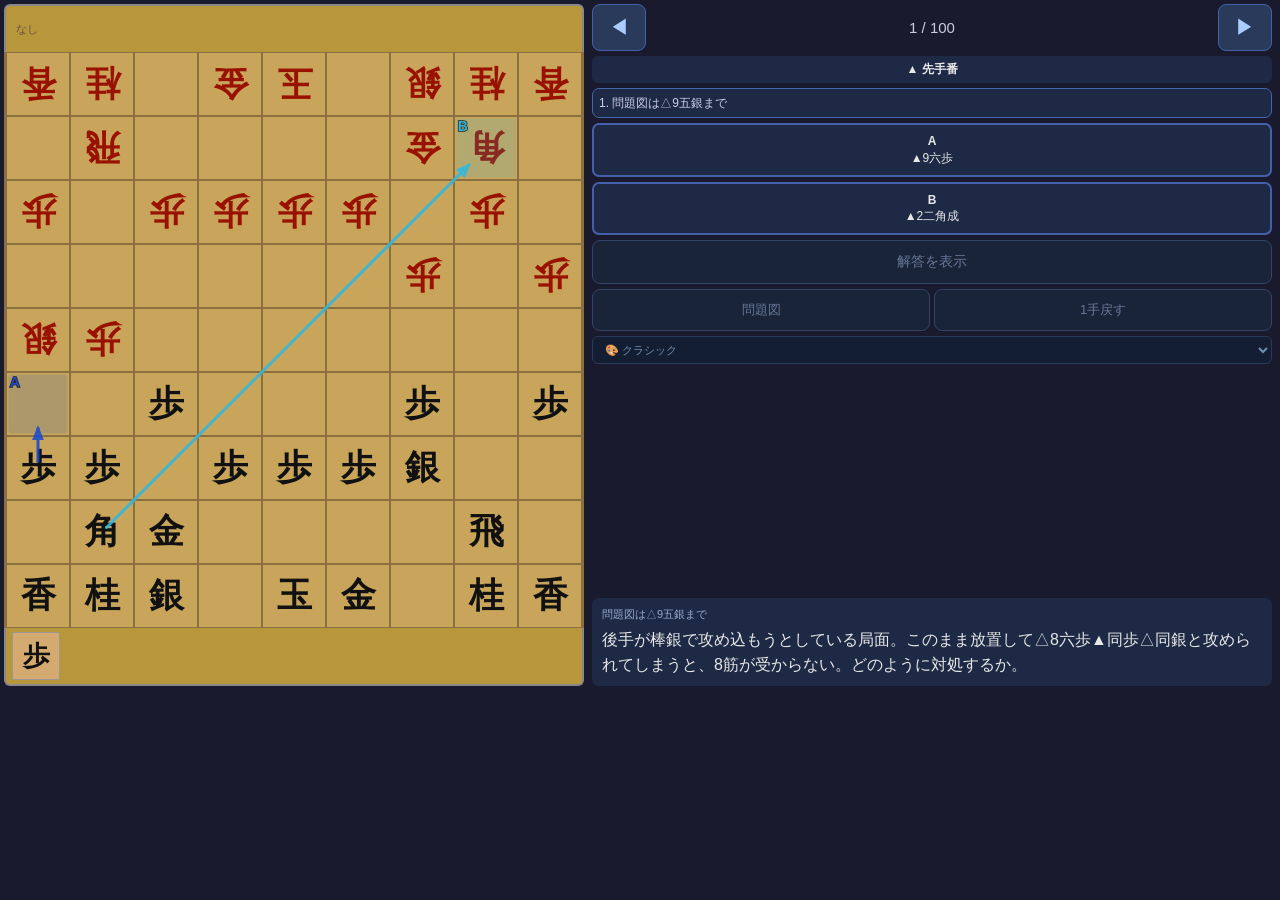
==== commit 15dff1e6: "feat: 6テーマ対応（木/漆/水/夜桜/月）＋テーマセレクター追加" ====
--- a/viewer_ipad.html
+++ b/viewer_ipad.html
@@ -10,10 +10,56 @@
 :root{
   --rw:130px;
   --sq:min(64px,calc((100vw - var(--rw) - 22px) / 9));
+  --t-body-bg:#1a1a2e;
+  --t-board:#c8a55a;--t-board-line:#8a7040;
+  --t-hand-bg:#b8963c;--t-hand-border:#888;
+  --t-piece-bg:#d4aa70;--t-piece-border:#999;
+  --t-sente:#111;--t-gote:#991100;--t-promoted:#c82000;
+  --t-sq-sel:#ffe066;--t-sq-last:#e0c888;
+}
+body[data-theme="wood"]{
+  --t-body-bg:#0c0600;
+  --t-board:#dbb060;--t-board-line:#7a5218;
+  --t-hand-bg:#8c621a;--t-hand-border:#5a3c0c;
+  --t-piece-bg:#f5e4a8;--t-piece-border:#8c6820;
+  --t-sente:#100500;--t-gote:#640000;--t-promoted:#8c1400;
+  --t-sq-sel:#ffd54f;--t-sq-last:#c8a030;
+}
+body[data-theme="lacquer"]{
+  --t-body-bg:#060606;
+  --t-board:#c8a050;--t-board-line:#2e1e0a;
+  --t-hand-bg:#160e06;--t-hand-border:#2e1e0a;
+  --t-piece-bg:#f8edd5;--t-piece-border:#806840;
+  --t-sente:#080400;--t-gote:#6a0000;--t-promoted:#bb0000;
+  --t-sq-sel:#ffe082;--t-sq-last:#d4a030;
+}
+body[data-theme="water"]{
+  --t-body-bg:#020c18;
+  --t-board:#bcd6ea;--t-board-line:#4070a0;
+  --t-hand-bg:#142840;--t-hand-border:#2e6080;
+  --t-piece-bg:#e4f2fc;--t-piece-border:#4898c0;
+  --t-sente:#020e28;--t-gote:#500000;--t-promoted:#0030a0;
+  --t-sq-sel:#68bef8;--t-sq-last:#84b0d8;
+}
+body[data-theme="sakura"]{
+  --t-body-bg:#0a0412;
+  --t-board:#ead0d8;--t-board-line:#946070;
+  --t-hand-bg:#3a162c;--t-hand-border:#8a5868;
+  --t-piece-bg:#fce6f0;--t-piece-border:#ac6880;
+  --t-sente:#100018;--t-gote:#640018;--t-promoted:#b0003a;
+  --t-sq-sel:#ffaace;--t-sq-last:#e088aa;
+}
+body[data-theme="moon"]{
+  --t-body-bg:#02040e;
+  --t-board:#d4d8e8;--t-board-line:#3e50a0;
+  --t-hand-bg:#0a1030;--t-hand-border:#2c3c90;
+  --t-piece-bg:#eceef8;--t-piece-border:#4858b8;
+  --t-sente:#020410;--t-gote:#300060;--t-promoted:#0820a8;
+  --t-sq-sel:#a0beff;--t-sq-last:#7088e0;
 }
 body{
   font-family:"Hiragino Kaku Gothic Pro","Hiragino Sans","Yu Gothic",sans-serif;
-  background:#1a1a2e;color:#e8e8e8;
+  background:var(--t-body-bg);color:#e8e8e8;
   display:flex;flex-direction:column;height:100%;overflow:hidden;
 }
 
@@ -97,6 +143,11 @@
   margin-top:auto;
 }
 #diagram-caption{font-size:11px;color:#99aacc;margin-bottom:3px}
+#theme-select{
+  width:100%;padding:6px 8px;border-radius:6px;
+  background:#141e32;border:1px solid #2a3a5a;color:#7090b0;
+  font-size:11px;cursor:pointer;flex-shrink:0;
+}
 
 /* ── board section ── */
 #board-section{
@@ -106,7 +157,7 @@
 .hand-row{
   width:calc(9 * var(--sq) + 4px);display:flex;flex-direction:row;flex-wrap:wrap;
   gap:3px;padding:4px 6px;
-  background:#b8963c;border:2px solid #888;
+  background:var(--t-hand-bg);border:2px solid var(--t-hand-border);
   min-height:calc(var(--sq)*0.75);align-items:center;
 }
 .hand-row.top{border-bottom:none;border-radius:6px 6px 0 0}
@@ -114,15 +165,15 @@
 .hand-empty{font-size:11px;color:#654;padding:2px 4px}
 .hand-piece{
   width:calc(var(--sq)*0.75);height:calc(var(--sq)*0.75);
-  background:#d4aa70;border:1px solid #999;
+  background:var(--t-piece-bg);border:1px solid var(--t-piece-border);
   display:flex;align-items:center;justify-content:center;
   font-family:"Hiragino Mincho Pro","Yu Mincho","HG明朝E",serif;
   font-size:calc(var(--sq)*0.42);font-weight:bold;
   position:relative;cursor:pointer;
   touch-action:manipulation;user-select:none;-webkit-user-select:none;
-  border-radius:2px;color:#111;
-}
-.hand-piece.gote{transform:rotate(180deg);color:#991100}
+  border-radius:2px;color:var(--t-sente);
+}
+.hand-piece.gote{transform:rotate(180deg);color:var(--t-gote)}
 .hand-piece.selected{background:#ffe066!important;box-shadow:0 0 0 2px #ffa}
 .count{
   position:absolute;bottom:1px;right:2px;
@@ -133,26 +184,26 @@
   display:grid;
   grid-template-columns:repeat(9,var(--sq));
   grid-template-rows:repeat(9,var(--sq));
-  border-left:2px solid #888;border-right:2px solid #888;
+  border-left:2px solid var(--t-board-line);border-right:2px solid var(--t-board-line);
   touch-action:manipulation;
 }
 .sq{
   width:var(--sq);height:var(--sq);
-  border:1px solid #8a7040;
+  border:1px solid var(--t-board-line);
   display:flex;align-items:center;justify-content:center;
-  background:#c8a55a;
+  background:var(--t-board);
   user-select:none;-webkit-user-select:none;
 }
-.sq.last-move{background:#e0c888}
-.sq.selected{background:#ffe066}
+.sq.last-move{background:var(--t-sq-last)}
+.sq.selected{background:var(--t-sq-sel)}
 .sq span{
   font-family:"Hiragino Mincho Pro","Yu Mincho","HG明朝E",serif;
-  font-size:calc(var(--sq)*0.55);font-weight:bold;line-height:1;color:#111;
+  font-size:calc(var(--sq)*0.55);font-weight:bold;line-height:1;color:var(--t-sente);
   pointer-events:none;
 }
-.sq span.gote{transform:rotate(180deg);color:#991100}
-.sq span.promoted{color:#c82000}
-.sq span.gote.promoted{color:#c82000}
+.sq span.gote{transform:rotate(180deg);color:var(--t-gote)}
+.sq span.promoted{color:var(--t-promoted)}
+.sq span.gote.promoted{color:var(--t-promoted)}
 #board-wrap{position:relative;display:inline-block}
 #arrow-svg{position:absolute;top:0;left:2px;pointer-events:none;overflow:visible}
 
@@ -204,6 +255,14 @@
       <button class="ctrl-btn action-btn" id="prob-btn">問題図</button>
       <button class="ctrl-btn action-btn" id="undo-btn">1手戻す</button>
     </div>
+    <select id="theme-select">
+      <option value="default">🎨 クラシック</option>
+      <option value="wood">🌲 木</option>
+      <option value="lacquer">⬛ 漆（洗練）</option>
+      <option value="water">💧 水</option>
+      <option value="sakura">🌸 夜桜</option>
+      <option value="moon">🌙 月</option>
+    </select>
     <div class="info-box">
       <div id="diagram-caption"></div>
       <div id="situation-text"></div>
@@ -775,6 +834,21 @@
 
 window.addEventListener('resize',()=>render());
 
+/* ── Theme ──────────────────────────────── */
+(()=>{
+  const sel=document.getElementById("theme-select");
+  let saved="default";
+  try{saved=localStorage.getItem("shogiTheme")||"default";}catch(e){}
+  sel.value=saved;
+  document.body.dataset.theme=saved==="default"?"":saved;
+  sel.addEventListener("change",()=>{
+    const t=sel.value;
+    document.body.dataset.theme=t==="default"?"":t;
+    try{localStorage.setItem("shogiTheme",t);}catch(e){}
+    render();
+  });
+})();
+
 load(0);
 </script>
 </body>
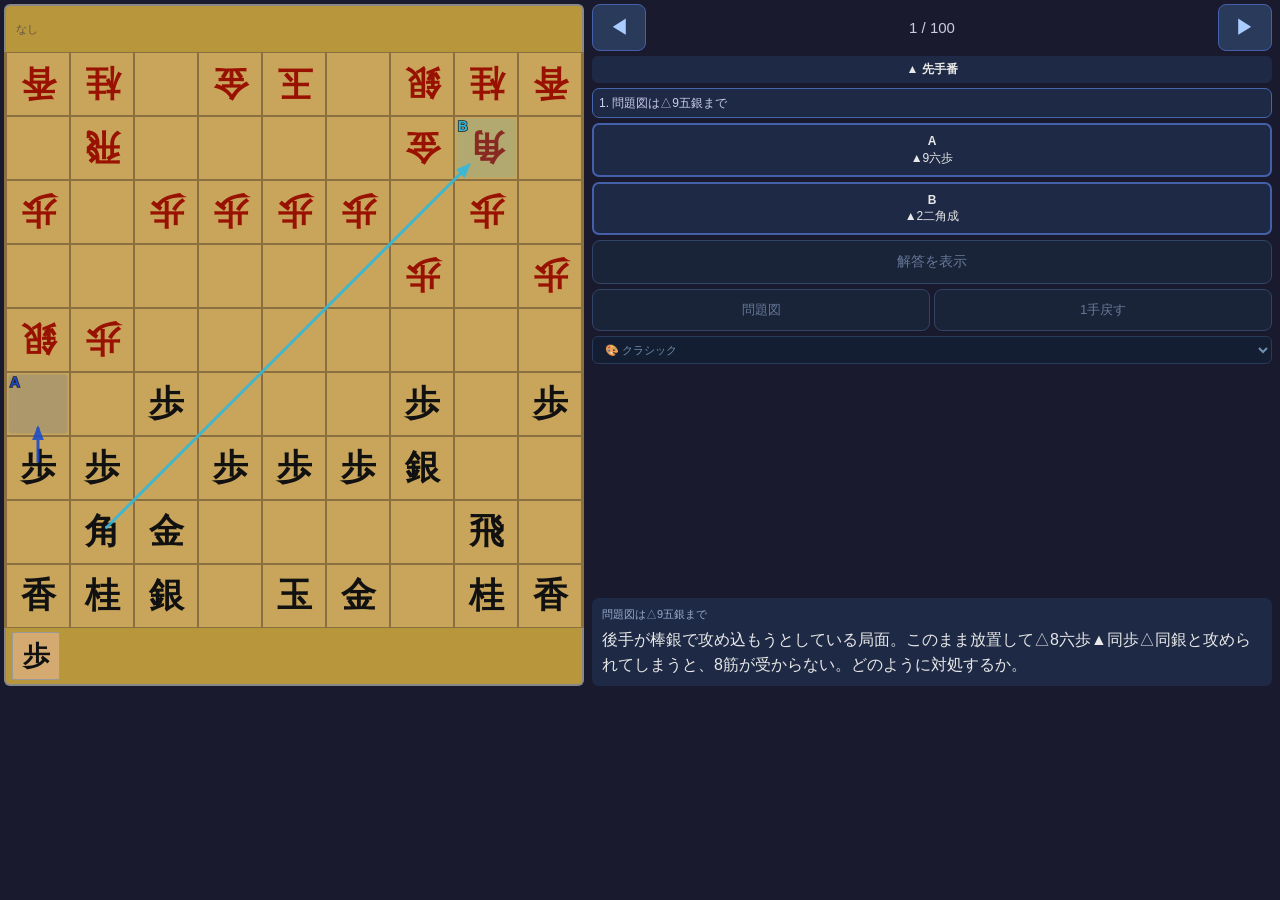
==== commit 3ced7a28: "theme: 木テーマを高級榧盤・漆駒イメージに精緻化" ====
--- a/viewer_ipad.html
+++ b/viewer_ipad.html
@@ -18,12 +18,12 @@
   --t-sq-sel:#ffe066;--t-sq-last:#e0c888;
 }
 body[data-theme="wood"]{
-  --t-body-bg:#0c0600;
-  --t-board:#dbb060;--t-board-line:#7a5218;
-  --t-hand-bg:#8c621a;--t-hand-border:#5a3c0c;
-  --t-piece-bg:#f5e4a8;--t-piece-border:#8c6820;
-  --t-sente:#100500;--t-gote:#640000;--t-promoted:#8c1400;
-  --t-sq-sel:#ffd54f;--t-sq-last:#c8a030;
+  --t-body-bg:#110800;
+  --t-board:#c89040;--t-board-line:#5a3608;
+  --t-hand-bg:#7a5012;--t-hand-border:#3c2008;
+  --t-piece-bg:#f2e0a0;--t-piece-border:#7a5818;
+  --t-sente:#0c0400;--t-gote:#720000;--t-promoted:#9e0000;
+  --t-sq-sel:#f0c030;--t-sq-last:#b89028;
 }
 body[data-theme="lacquer"]{
   --t-body-bg:#060606;
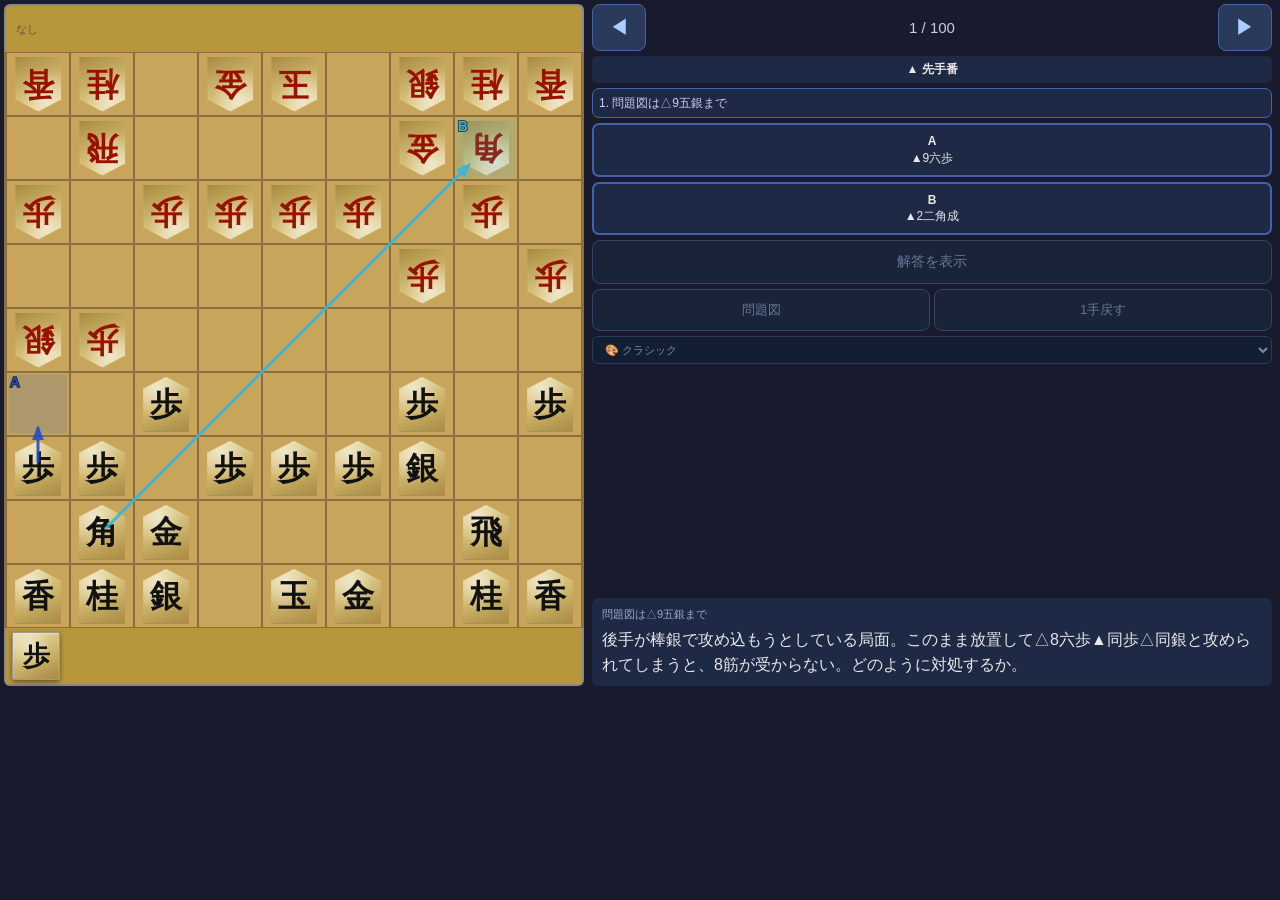
==== commit 3f77fe2d: "feat: 駒を五角形3D化・盤に木目テクスチャ・全テーマ駒グラデーション対応" ====
--- a/viewer_ipad.html
+++ b/viewer_ipad.html
@@ -14,14 +14,16 @@
   --t-board:#c8a55a;--t-board-line:#8a7040;
   --t-hand-bg:#b8963c;--t-hand-border:#888;
   --t-piece-bg:#d4aa70;--t-piece-border:#999;
+  --t-piece-hi:#ecdda8;--t-piece-mid:#d0b870;--t-piece-dark:#a88840;
   --t-sente:#111;--t-gote:#991100;--t-promoted:#c82000;
   --t-sq-sel:#ffe066;--t-sq-last:#e0c888;
 }
 body[data-theme="wood"]{
   --t-body-bg:#110800;
-  --t-board:#c89040;--t-board-line:#5a3608;
+  --t-board:#c49040;--t-board-line:#583408;
   --t-hand-bg:#7a5012;--t-hand-border:#3c2008;
   --t-piece-bg:#f2e0a0;--t-piece-border:#7a5818;
+  --t-piece-hi:#faf4d8;--t-piece-mid:#e8d490;--t-piece-dark:#c4a040;
   --t-sente:#0c0400;--t-gote:#720000;--t-promoted:#9e0000;
   --t-sq-sel:#f0c030;--t-sq-last:#b89028;
 }
@@ -30,6 +32,7 @@
   --t-board:#c8a050;--t-board-line:#2e1e0a;
   --t-hand-bg:#160e06;--t-hand-border:#2e1e0a;
   --t-piece-bg:#f8edd5;--t-piece-border:#806840;
+  --t-piece-hi:#fdf5e0;--t-piece-mid:#e8d898;--t-piece-dark:#c0a050;
   --t-sente:#080400;--t-gote:#6a0000;--t-promoted:#bb0000;
   --t-sq-sel:#ffe082;--t-sq-last:#d4a030;
 }
@@ -38,6 +41,7 @@
   --t-board:#bcd6ea;--t-board-line:#4070a0;
   --t-hand-bg:#142840;--t-hand-border:#2e6080;
   --t-piece-bg:#e4f2fc;--t-piece-border:#4898c0;
+  --t-piece-hi:#f0f8ff;--t-piece-mid:#c8dff0;--t-piece-dark:#90b8d8;
   --t-sente:#020e28;--t-gote:#500000;--t-promoted:#0030a0;
   --t-sq-sel:#68bef8;--t-sq-last:#84b0d8;
 }
@@ -46,6 +50,7 @@
   --t-board:#ead0d8;--t-board-line:#946070;
   --t-hand-bg:#3a162c;--t-hand-border:#8a5868;
   --t-piece-bg:#fce6f0;--t-piece-border:#ac6880;
+  --t-piece-hi:#fff0f6;--t-piece-mid:#f0d0e0;--t-piece-dark:#c898b0;
   --t-sente:#100018;--t-gote:#640018;--t-promoted:#b0003a;
   --t-sq-sel:#ffaace;--t-sq-last:#e088aa;
 }
@@ -54,8 +59,25 @@
   --t-board:#d4d8e8;--t-board-line:#3e50a0;
   --t-hand-bg:#0a1030;--t-hand-border:#2c3c90;
   --t-piece-bg:#eceef8;--t-piece-border:#4858b8;
+  --t-piece-hi:#f4f6ff;--t-piece-mid:#d0d8f0;--t-piece-dark:#90a0d8;
   --t-sente:#020410;--t-gote:#300060;--t-promoted:#0820a8;
   --t-sq-sel:#a0beff;--t-sq-last:#7088e0;
+}
+/* ── Wood theme textures ── */
+body[data-theme="wood"]{
+  background-image:
+    repeating-linear-gradient(93deg,transparent 0,transparent 3px,rgba(60,20,0,.10) 3px,rgba(60,20,0,.10) 4px),
+    repeating-linear-gradient(90deg,transparent 0,transparent 22px,rgba(30,10,0,.06) 22px,rgba(30,10,0,.06) 28px);
+}
+body[data-theme="wood"] .sq{
+  background-image:
+    repeating-linear-gradient(92deg,transparent 0,transparent 65%,rgba(90,45,0,.05) 65%,rgba(90,45,0,.05) 100%),
+    linear-gradient(180deg,rgba(255,255,255,.07) 0%,transparent 55%,rgba(0,0,0,.06) 100%);
+}
+body[data-theme="wood"] .hand-row{
+  background-image:
+    repeating-linear-gradient(92deg,transparent 0,transparent 60%,rgba(60,25,0,.06) 60%,rgba(60,25,0,.06) 100%),
+    linear-gradient(180deg,rgba(255,255,255,.05) 0%,transparent 100%);
 }
 body{
   font-family:"Hiragino Kaku Gothic Pro","Hiragino Sans","Yu Gothic",sans-serif;
@@ -165,7 +187,11 @@
 .hand-empty{font-size:11px;color:#654;padding:2px 4px}
 .hand-piece{
   width:calc(var(--sq)*0.75);height:calc(var(--sq)*0.75);
-  background:var(--t-piece-bg);border:1px solid var(--t-piece-border);
+  background:
+    radial-gradient(ellipse at 35% 28%,rgba(255,255,255,.5) 0%,transparent 52%),
+    linear-gradient(155deg,var(--t-piece-hi) 0%,var(--t-piece-mid) 50%,var(--t-piece-dark) 100%);
+  border:1px solid var(--t-piece-border);
+  box-shadow:0 2px 5px rgba(0,0,0,.45),inset 0 1px 2px rgba(255,255,255,.35);
   display:flex;align-items:center;justify-content:center;
   font-family:"Hiragino Mincho Pro","Yu Mincho","HG明朝E",serif;
   font-size:calc(var(--sq)*0.42);font-weight:bold;
@@ -197,8 +223,15 @@
 .sq.last-move{background:var(--t-sq-last)}
 .sq.selected{background:var(--t-sq-sel)}
 .sq span{
+  display:flex;align-items:center;justify-content:center;
+  width:88%;height:88%;
+  clip-path:polygon(50% 0%,92% 22%,92% 100%,8% 100%,8% 22%);
+  background:
+    radial-gradient(ellipse at 35% 24%,rgba(255,255,255,.55) 0%,transparent 50%),
+    linear-gradient(158deg,var(--t-piece-hi) 0%,var(--t-piece-mid) 48%,var(--t-piece-dark) 100%);
+  filter:drop-shadow(0 2px 3px rgba(0,0,0,.55)) drop-shadow(0 1px 1px rgba(0,0,0,.3));
   font-family:"Hiragino Mincho Pro","Yu Mincho","HG明朝E",serif;
-  font-size:calc(var(--sq)*0.55);font-weight:bold;line-height:1;color:var(--t-sente);
+  font-size:calc(var(--sq)*0.50);font-weight:bold;line-height:1;color:var(--t-sente);
   pointer-events:none;
 }
 .sq span.gote{transform:rotate(180deg);color:var(--t-gote)}
